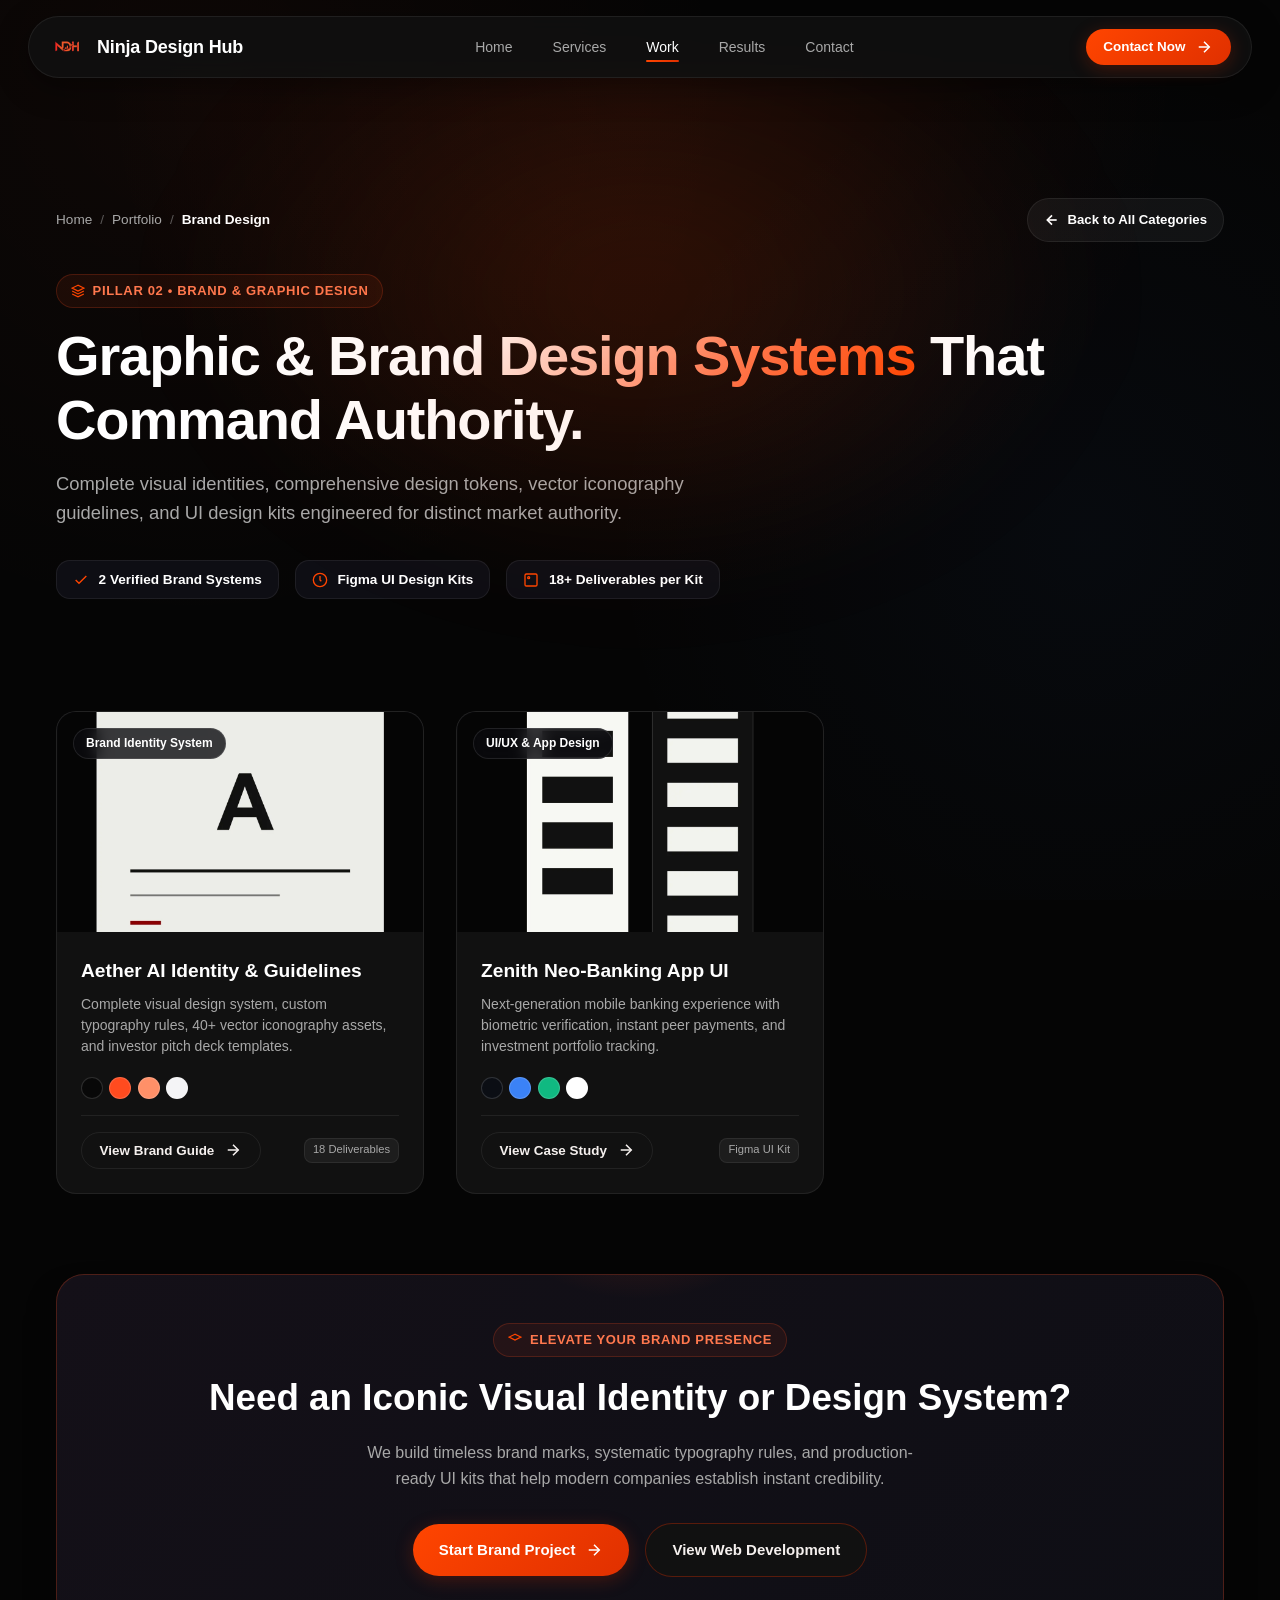
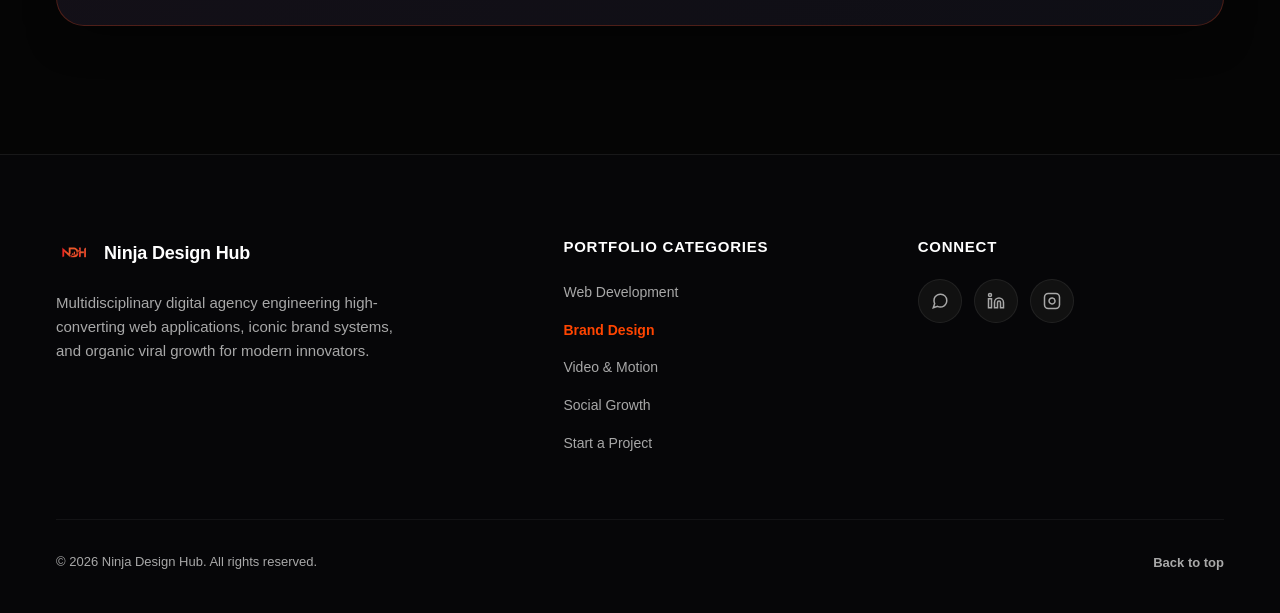
==== brand-design.html @ 69f01982 "Improve UI, mobile responsiveness, and portfolio pages" ====
<!DOCTYPE html>
<html lang="en">
<head>
  <meta charset="UTF-8" />
  <meta name="viewport" content="width=device-width, initial-scale=1.0, maximum-scale=5.0, viewport-fit=cover" />
  <meta name="description" content="Explore Ninja Design Hub's Brand Identity and UI/UX design systems, including Aether AI and Zenith Neo-Banking." />
  <meta name="keywords" content="brand identity, logo design, design systems, UI/UX design, figma design" />
  <meta name="author" content="Ninja Design Hub" />
  <meta name="robots" content="index, follow" />
  <link rel="canonical" href="https://ninjadesignhub.netlify.app/brand-design.html" />

  <!-- Open Graph -->
  <meta property="og:type" content="website" />
  <meta property="og:url" content="https://ninjadesignhub.netlify.app/brand-design.html" />
  <meta property="og:title" content="Brand &amp; Identity Design Portfolio | Ninja Design Hub" />
  <meta property="og:description" content="Complete visual identities, comprehensive design tokens, vector guidelines, and marketing collateral." />
  <meta property="og:image" content="assets/project-brand.png" />

  <title>Brand &amp; Identity Design Portfolio | Ninja Design Hub</title>

  <!-- Google Fonts Preconnect -->
  <link rel="preconnect" href="https://fonts.googleapis.com" />
  <link rel="preconnect" href="https://fonts.gstatic.com" crossorigin />
  <link href="https://fonts.googleapis.com/css2?family=Outfit:wght@400;500;600;700;800;900&family=Plus+Jakarta+Sans:ital,wght@0,300;0,400;0,500;0,600;0,700;1,400&family=Space+Mono:ital,wght@0,400;0,700;1,400&display=swap" rel="stylesheet" />

  <!-- Stylesheet -->
  <link rel="stylesheet" href="styles.css" />

  <link rel="icon" type="image/x-icon" href="assets/favicon.ico" />
  <meta name="theme-color" content="#07070a" />
</head>
<body class="page-ready">

  <!-- Brand Preloader (Ninja Design Hub Loader Logo) -->
  <div class="loader" id="preloader" aria-hidden="true">
    <div class="loader-inner">
      <div class="loader-emblem">
        <picture>
          <source srcset="assets/logo-sm.webp" type="image/webp" />
          <img src="assets/logo-sm.png" alt="Ninja Design Hub" width="68" height="68" decoding="async" />
        </picture>
        <div class="loader-emblem-glow"></div>
      </div>
      <div class="loader-logo">
        <span class="loader-word-accent loader-n">Ninja</span>
        <span class="loader-word-main loader-rest">Design Hub</span>
      </div>
      <div class="loader-bar">
        <div class="loader-fill"></div>
      </div>
    </div>
  </div>

  <!-- Scroll Progress Indicator -->
  <div id="scroll-progress-wrap" aria-hidden="true">
    <div id="scroll-progress"></div>
  </div>

  <a href="#main-content" class="sr-only">Skip to main content</a>

  <!-- Floating Header -->
  <header class="site-header" id="site-header">
    <div class="navbar-inner">
      <a href="index.html" class="brand-logo" aria-label="Ninja Design Hub Home">
        <picture>
          <source srcset="assets/logo-sm.webp" type="image/webp" />
          <img src="assets/logo-sm.png" alt="Ninja Design Hub" width="32" height="32" decoding="async" onerror="this.style.display='none'; this.nextElementSibling.style.display='flex';" />
        </picture>
        <div class="brand-logo-fallback" style="display:none;">N</div>
        <span>Ninja Design Hub</span>
      </a>

      <nav class="nav-links" aria-label="Primary Navigation">
        <a href="index.html#home" class="nav-link">Home</a>
        <a href="index.html#services" class="nav-link">Services</a>
        <a href="index.html#work" class="nav-link active">Work</a>
        <a href="index.html#proof" class="nav-link">Results</a>
        <a href="index.html#contact" class="nav-link">Contact</a>
      </nav>

      <div class="nav-actions">
        <a href="index.html#contact" class="btn btn-primary btn-sm">
          <span>Contact Now</span>
          <svg viewBox="0 0 24 24" fill="none" stroke="currentColor" stroke-width="2"><line x1="5" y1="12" x2="19" y2="12"></line><polyline points="12 5 19 12 12 19"></polyline></svg>
        </a>
        <button class="menu-toggle-btn" id="menu-toggle-btn" aria-label="Toggle Navigation Menu">
          <svg viewBox="0 0 24 24" width="22" height="22" fill="none" stroke="currentColor" stroke-width="2"><line x1="3" y1="12" x2="21" y2="12"></line><line x1="3" y1="6" x2="21" y2="6"></line><line x1="3" y1="18" x2="21" y2="18"></line></svg>
        </button>
      </div>
    </div>
  </header>

  <!-- Mobile Drawer -->
  <div class="mobile-drawer-backdrop" id="mobile-backdrop"></div>
  <div class="mobile-drawer" id="mobile-drawer" aria-label="Mobile Menu">
    <div>
      <div class="mobile-drawer-header">
        <div class="brand-logo">
          <picture>
            <source srcset="assets/logo-sm.webp" type="image/webp" />
            <img src="assets/logo-sm.png" alt="Ninja Design Hub" width="32" height="32" decoding="async" onerror="this.style.display='none';" />
          </picture>
          <span>Ninja Design Hub</span>
        </div>
        <button class="modal-close-btn" id="mobile-close-btn" aria-label="Close menu">✕</button>
      </div>
      <div class="mobile-nav-links">
        <a href="index.html#home" class="mobile-nav-link"><span>01. Home</span> <svg viewBox="0 0 24 24" width="16" height="16" fill="none" stroke="currentColor" stroke-width="2"><polyline points="9 18 15 12 9 6"></polyline></svg></a>
        <a href="index.html#services" class="mobile-nav-link"><span>02. Services</span> <svg viewBox="0 0 24 24" width="16" height="16" fill="none" stroke="currentColor" stroke-width="2"><polyline points="9 18 15 12 9 6"></polyline></svg></a>
        <a href="index.html#work" class="mobile-nav-link active"><span>03. Portfolio Work</span> <svg viewBox="0 0 24 24" width="16" height="16" fill="none" stroke="currentColor" stroke-width="2"><polyline points="9 18 15 12 9 6"></polyline></svg></a>
        <a href="index.html#proof" class="mobile-nav-link"><span>04. Proven Results</span> <svg viewBox="0 0 24 24" width="16" height="16" fill="none" stroke="currentColor" stroke-width="2"><polyline points="9 18 15 12 9 6"></polyline></svg></a>
        <a href="index.html#process" class="mobile-nav-link"><span>05. How We Work</span> <svg viewBox="0 0 24 24" width="16" height="16" fill="none" stroke="currentColor" stroke-width="2"><polyline points="9 18 15 12 9 6"></polyline></svg></a>
        <a href="index.html#faq" class="mobile-nav-link"><span>06. FAQ</span> <svg viewBox="0 0 24 24" width="16" height="16" fill="none" stroke="currentColor" stroke-width="2"><polyline points="9 18 15 12 9 6"></polyline></svg></a>
        <a href="index.html#contact" class="mobile-nav-link"><span>07. Contact Us</span> <svg viewBox="0 0 24 24" width="16" height="16" fill="none" stroke="currentColor" stroke-width="2"><polyline points="9 18 15 12 9 6"></polyline></svg></a>
      </div>
    </div>
  </div>

  <main id="main-content">
    <section class="subpage-hero">
      <div class="hero-glow" aria-hidden="true"></div>
      <div class="container">
        <div class="subpage-topbar">
          <nav class="breadcrumb-nav" aria-label="Breadcrumbs">
            <a href="index.html">Home</a>
            <span class="separator">/</span>
            <a href="index.html#work">Portfolio</a>
            <span class="separator">/</span>
            <span class="current">Brand Design</span>
          </nav>

          <a href="index.html#work" class="btn-back" aria-label="Return to portfolio categories on home page">
            <svg viewBox="0 0 24 24" width="16" height="16" fill="none" stroke="currentColor" stroke-width="2.5"><line x1="19" y1="12" x2="5" y2="12"></line><polyline points="12 19 5 12 12 5"></polyline></svg>
            <span>Back to All Categories</span>
          </a>
        </div>

        <div class="section-tag">
          <svg viewBox="0 0 24 24" fill="none" stroke="currentColor" stroke-width="2"><polygon points="12 2 2 7 12 12 22 7 12 2"></polygon><polyline points="2 17 12 22 22 17"></polyline><polyline points="2 12 12 17 22 12"></polyline></svg>
          <span>Pillar 02 • Brand &amp; Graphic Design</span>
        </div>

        <h1 class="subpage-hero-title">
          Graphic &amp; <span class="text-gradient-hero">Brand Design Systems</span> That Command Authority.
        </h1>

        <p class="subpage-hero-desc">
          Complete visual identities, comprehensive design tokens, vector iconography guidelines, and UI design kits engineered for distinct market authority.
        </p>

        <div class="subpage-metrics-strip">
          <div class="subpage-metric-badge">
            <svg viewBox="0 0 24 24" width="16" height="16" fill="none" stroke="currentColor" stroke-width="2"><polyline points="20 6 9 17 4 12"></polyline></svg>
            <span>2 Verified Brand Systems</span>
          </div>
          <div class="subpage-metric-badge">
            <svg viewBox="0 0 24 24" width="16" height="16" fill="none" stroke="currentColor" stroke-width="2"><circle cx="12" cy="12" r="10"></circle><polyline points="12 6 12 12 14 14"></polyline></svg>
            <span>Figma UI Design Kits</span>
          </div>
          <div class="subpage-metric-badge">
            <svg viewBox="0 0 24 24" width="16" height="16" fill="none" stroke="currentColor" stroke-width="2"><rect x="3" y="3" width="18" height="18" rx="2" ry="2"></rect><circle cx="8.5" cy="8.5" r="1.5"></circle></svg>
            <span>18+ Deliverables per Kit</span>
          </div>
        </div>
      </div>
    </section>

    <!-- Project Cards Grid -->
    <section style="padding: 1rem 0 4rem 0;">
      <div class="container">
        <div class="portfolio-grid" id="portfolio-grid">
          
          <!-- Brand Project 1 -->
          <div class="portfolio-card fx-reveal" data-category="brand">
            <div class="portfolio-card-media">
              <picture>
                <source srcset="assets/project-brand.webp" type="image/webp" />
                <img src="assets/project-brand.png" alt="Aether AI Brand Identity" width="1200" height="1200" loading="lazy" decoding="async" />
              </picture>
              <span class="card-category-badge">Brand Identity System</span>
            </div>
            <div class="portfolio-card-body">
              <div>
                <h3 class="portfolio-card-title">Aether AI Identity &amp; Guidelines</h3>
                <p class="portfolio-card-desc">Complete visual design system, custom typography rules, 40+ vector iconography assets, and investor pitch deck templates.</p>
                <div class="palette-preview">
                  <div class="palette-swatch" style="background: #080808;" title="#080808"></div>
                  <div class="palette-swatch" style="background: #FF4B1F;" title="#FF4B1F"></div>
                  <div class="palette-swatch" style="background: #FF9068;" title="#FF9068"></div>
                  <div class="palette-swatch" style="background: #F4F4F6;" title="#F4F4F6"></div>
                </div>
              </div>
              <div class="portfolio-card-footer">
                <button class="btn btn-outline btn-sm open-case-study" data-case="aether-brand">
                  <span>View Brand Guide</span>
                  <svg viewBox="0 0 24 24" fill="none" stroke="currentColor" stroke-width="2"><line x1="5" y1="12" x2="19" y2="12"></line><polyline points="12 5 19 12 12 19"></polyline></svg>
                </button>
                <span class="tech-chip">18 Deliverables</span>
              </div>
            </div>
          </div>

          <!-- Brand Project 2: Mobile App Branding -->
          <div class="portfolio-card fx-reveal" data-category="brand">
            <div class="portfolio-card-media">
              <picture>
                <source srcset="assets/project-mobile.webp" type="image/webp" />
                <img src="assets/project-mobile.png" alt="Zenith Fintech Mobile App" width="1200" height="1700" loading="lazy" decoding="async" />
              </picture>
              <span class="card-category-badge">UI/UX &amp; App Design</span>
            </div>
            <div class="portfolio-card-body">
              <div>
                <h3 class="portfolio-card-title">Zenith Neo-Banking App UI</h3>
                <p class="portfolio-card-desc">Next-generation mobile banking experience with biometric verification, instant peer payments, and investment portfolio tracking.</p>
                <div class="palette-preview">
                  <div class="palette-swatch" style="background: #0B0E14;" title="#0B0E14"></div>
                  <div class="palette-swatch" style="background: #3B82F6;" title="#3B82F6"></div>
                  <div class="palette-swatch" style="background: #10B981;" title="#10B981"></div>
                  <div class="palette-swatch" style="background: #FFFFFF;" title="#FFFFFF"></div>
                </div>
              </div>
              <div class="portfolio-card-footer">
                <button class="btn btn-outline btn-sm open-case-study" data-case="zenith-app">
                  <span>View Case Study</span>
                  <svg viewBox="0 0 24 24" fill="none" stroke="currentColor" stroke-width="2"><line x1="5" y1="12" x2="19" y2="12"></line><polyline points="12 5 19 12 12 19"></polyline></svg>
                </button>
                <span class="tech-chip">Figma UI Kit</span>
              </div>
            </div>
          </div>

        </div>

        <!-- Conversion CTA Banner -->
        <div class="subpage-cta-card">
          <div class="section-tag" style="margin-bottom: 0.75rem;">
            <svg viewBox="0 0 24 24" fill="none" stroke="currentColor" stroke-width="2"><polygon points="12 2 2 7 12 12 22 7 12 2"></polygon></svg>
            <span>Elevate Your Brand Presence</span>
          </div>
          <h3>Need an Iconic Visual Identity or Design System?</h3>
          <p>We build timeless brand marks, systematic typography rules, and production-ready UI kits that help modern companies establish instant credibility.</p>
          <div class="subpage-cta-actions">
            <a href="index.html#contact" class="btn btn-primary">
              <span>Start Brand Project</span>
              <svg viewBox="0 0 24 24" fill="none" stroke="currentColor" stroke-width="2"><line x1="5" y1="12" x2="19" y2="12"></line><polyline points="12 5 19 12 12 19"></polyline></svg>
            </a>
            <a href="web-development.html" class="btn btn-secondary">
              <span>View Web Development</span>
            </a>
          </div>
        </div>
      </div>
    </section>
  </main>

  <footer class="site-footer">
    <div class="container">
      <div class="footer-top-grid">
        <div class="footer-brand-col">
          <a href="index.html" class="brand-logo">
            <picture>
              <source srcset="assets/logo-sm.webp" type="image/webp" />
              <img src="assets/logo-sm.png" alt="Ninja Design Hub" width="36" height="36" decoding="async" onerror="this.style.display='none';" />
            </picture>
            <span>Ninja Design Hub</span>
          </a>
          <p class="footer-desc">
            Multidisciplinary digital agency engineering high-converting web applications, iconic brand systems, and organic viral growth for modern innovators.
          </p>
        </div>

        <div class="footer-links-col">
          <h4>Portfolio Categories</h4>
          <ul class="footer-links-list">
            <li><a href="web-development.html" class="footer-link">Web Development</a></li>
            <li><a href="brand-design.html" class="footer-link" style="color: var(--accent-primary); font-weight: 600;">Brand Design</a></li>
            <li><a href="video-motion.html" class="footer-link">Video &amp; Motion</a></li>
            <li><a href="social-growth.html" class="footer-link">Social Growth</a></li>
            <li><a href="index.html#contact" class="footer-link">Start a Project</a></li>
          </ul>
        </div>

        <div class="footer-links-col">
          <h4>Connect</h4>
          <div class="social-links-row">
            <a href="https://wa.me/918124125555" target="_blank" rel="noopener noreferrer" class="social-link-btn" title="WhatsApp" aria-label="WhatsApp"><svg viewBox="0 0 24 24" fill="none" stroke="currentColor" stroke-width="2"><path d="M21 11.5a8.38 8.38 0 0 1-.9 3.8 8.5 8.5 0 0 1-7.6 4.7 8.38 8.38 0 0 1-3.8-.9L3 21l1.9-5.7a8.38 8.38 0 0 1-.9-3.8 8.5 8.5 0 0 1 4.7-7.6 8.38 8.38 0 0 1 3.8-.9h.5a8.48 8.48 0 0 1 8 8v.5z"></path></svg></a>
            <a href="https://www.linkedin.com/in/thushyanth-a-053632328/" target="_blank" rel="noopener noreferrer" class="social-link-btn" title="LinkedIn" aria-label="LinkedIn"><svg viewBox="0 0 24 24" fill="none" stroke="currentColor" stroke-width="2"><path d="M16 8a6 6 0 0 1 6 6v7h-4v-7a2 2 0 0 0-2-2 2 2 0 0 0-2 2v7h-4v-7a6 6 0 0 1 6-6z"></path><rect x="2" y="9" width="4" height="12"></rect><circle cx="4" cy="4" r="2"></circle></svg></a>
            <a href="https://www.instagram.com/ninjadesignhub/" target="_blank" rel="noopener noreferrer" class="social-link-btn" title="Instagram" aria-label="Instagram"><svg viewBox="0 0 24 24" fill="none" stroke="currentColor" stroke-width="2"><rect x="2" y="2" width="20" height="20" rx="5" ry="5"></rect><path d="M16 11.37A4 4 0 1 1 12.63 8 4 4 0 0 1 16 11.37z"></path><line x1="17.5" y1="6.5" x2="17.51" y2="6.5"></line></svg></a>
          </div>
        </div>
      </div>

      <div class="footer-bottom">
        <div>© <span id="current-year">2026</span> Ninja Design Hub. All rights reserved.</div>
        <button class="back-to-top-btn" id="back-to-top-btn" type="button"><span>Back to top</span></button>
      </div>
    </div>
  </footer>

  <!-- Case Study Modal -->
  <div class="modal-backdrop" id="case-study-modal" aria-hidden="true" role="dialog">
    <div class="modal-card">
      <div class="modal-header">
        <div style="display: flex; align-items: center; gap: 0.75rem;">
          <span class="card-category-badge" id="modal-case-category">Case Study</span>
          <span class="mono" id="modal-case-timeline" style="font-size: 0.8rem; color: var(--text-muted);">2 Weeks</span>
        </div>
        <button class="modal-close-btn close-modal-btn" aria-label="Close dialog">✕</button>
      </div>
      <div class="modal-body" id="modal-case-body"></div>
    </div>
  </div>

  <a href="#" id="scroll-top" class="scroll-top" aria-label="Scroll to top">
    <svg viewBox="0 0 24 24" width="22" height="22" fill="none" stroke="currentColor" stroke-width="2.5"><polyline points="18 15 12 9 6 15"></polyline></svg>
  </a>

  <script src="script.js" defer></script>
</body>
</html>
---- styles.css ----
/* ==========================================================================
   NINJA DESIGN HUB — MASTER DESIGN SYSTEM
   Theme: #050505 | Surface: #111111 | Accent: #FF4500 (Rustic Gold / Flame)
   4px Base Grid · Expressive Physics · Futuristic Agency Aesthetics
   ========================================================================== */

/* Typography: Custom Fonts */

@font-face {
  font-family: 'Ethnocentric';
  src: url('assets/fonts/ethnocentric.woff') format('woff');
  font-weight: 400;
  font-style: normal;
  font-display: swap;
}

@font-face {
  font-family: 'Ethnocentric Rg';
  src: url('assets/fonts/ethnocentric.woff') format('woff');
  font-weight: 400;
  font-style: normal;
  font-display: swap;
}

:root {
  /* Official Ninja Design Hub Palette */
  --black: #050505;
  /* Primary canvas background */
  --surface: #111111;
  /* Panel / Card background */
  --surface-hover: #181818;
  /* Interactive panel hover */
  --text-main: #f5f0ee;
  /* High contrast text */
  --text-muted: #a8a8a8;
  /* Secondary / captions / placeholder */

  /* Accent & Glow Tokens */
  --rustic-gold: #ff4500;
  /* Primary CTA, active states, focus */
  --muted-rustic-gold: #e03000;
  /* Secondary accent & gradient stop */
  --gold-border: rgba(224, 48, 0, 0.35);
  /* Border highlight */
  --gold-glow: rgba(255, 69, 0, 0.15);
  /* Elevation glow */
  --gold-glow-strong: rgba(224, 48, 0, 0.25);

  /* Status Colors */
  --success: #4caf50;
  --warning: #b88746;
  --danger: #f44336;

  /* Aliases for System-wide Consistency */
  --bg-dark: var(--black);
  --bg-dark-elevated: #0a0a0f;
  --bg-card: var(--surface);
  --bg-card-hover: var(--surface-hover);
  --bg-card-subtle: rgba(255, 255, 255, 0.02);
  --bg-glass: rgba(17, 17, 17, 0.88);

  --border-subtle: rgba(255, 255, 255, 0.07);
  --border-medium: var(--gold-border);
  --border-focus: var(--rustic-gold);
  --border-glow: var(--gold-glow);

  --accent-primary: var(--rustic-gold);
  --accent-primary-hover: #ff5722;
  --accent-primary-glow: var(--gold-glow-strong);
  --accent-secondary: #ff784e;
  --accent-blue: #3b82f6;
  --accent-blue-glow: rgba(59, 130, 246, 0.25);
  --accent-emerald: #10b981;
  --accent-purple: #8b5cf6;

  --text-primary: var(--text-main);
  --text-secondary: var(--text-muted);
  --text-accent: var(--rustic-gold);

  /* Gradients */
  --grad-primary: linear-gradient(135deg, var(--rustic-gold) 0%, var(--muted-rustic-gold) 100%);
  --grad-blue: linear-gradient(135deg, #3b82f6 0%, #60a5fa 100%);
  --grad-dark: linear-gradient(180deg, rgba(255, 255, 255, 0.05) 0%, rgba(255, 255, 255, 0.01) 100%);
  --grad-hero-text: linear-gradient(135deg, #ffffff 25%, #ff784e 70%, var(--rustic-gold) 100%);

  /* Typography Stacks */
  --font-heading: 'Ethnocentric', 'Space Grotesk', sans-serif;
  --font-brand: 'Space Grotesk', -apple-system, BlinkMacSystemFont, 'Segoe UI', Roboto, sans-serif;
  --font-sans: 'Inter', -apple-system, BlinkMacSystemFont, 'Segoe UI', Roboto, sans-serif;
  --font-mono: 'JetBrains Mono', monospace;

  /* Radii */
  --radius-sm: 8px;
  --radius-md: 14px;
  --radius-lg: 20px;
  --radius-xl: 28px;
  --radius-full: 9999px;

  /* Shadows */
  --shadow-sm: 0 2px 8px rgba(0, 0, 0, 0.4);
  --shadow-md: 0 8px 24px rgba(0, 0, 0, 0.5);
  --shadow-lg: 0 16px 40px rgba(0, 0, 0, 0.65);
  --shadow-glow: 0 0 30px rgba(255, 69, 0, 0.2);
  --shadow-glow-blue: 0 0 30px rgba(59, 130, 246, 0.2);

  /* Motion & Easing Curves */
  --ease: cubic-bezier(0.25, 0.46, 0.45, 0.94);
  --ease-out: cubic-bezier(0.16, 1, 0.3, 1);
  --ease-spring: cubic-bezier(0.34, 1.56, 0.64, 1);

  --transition-fast: 0.15s var(--ease);
  --transition-normal: 0.25s var(--ease);
  --transition-spring: 0.35s var(--ease-spring);

  /* Layout */
  --header-h: 80px;
  --max-width: 1024px;
}

/* ==========================================================================
   PRELOADER (Ninja Design Hub Master Brand Loader Logo)
   ========================================================================== */
#preloader,
.loader {
  position: fixed;
  inset: 0;
  z-index: 999999;
  overflow: hidden;
  background: var(--black, #050505);
  display: flex;
  align-items: center;
  justify-content: center;
  transition: opacity 0.6s cubic-bezier(0.16, 1, 0.3, 1), visibility 0.6s cubic-bezier(0.16, 1, 0.3, 1);
  will-change: opacity, visibility;
}

#preloader.preloader-hidden,
#preloader.hidden,
.loader.preloader-hidden,
.loader.hidden {
  opacity: 0;
  visibility: hidden;
  pointer-events: none;
}

.loader-inner {
  text-align: center;
  display: flex;
  flex-direction: column;
  align-items: center;
  justify-content: center;
  padding: 1.5rem;
  transition: transform 0.6s cubic-bezier(0.16, 1, 0.3, 1), opacity 0.5s ease-out;
}

#preloader.preloader-hidden .loader-inner,
.loader.preloader-hidden .loader-inner {
  transform: scale(0.94) translateY(-10px);
  opacity: 0;
}

.loader-emblem {
  position: relative;
  width: 96px;
  height: 96px;
  display: flex;
  align-items: center;
  justify-content: center;
  margin-bottom: 0.85rem;
  animation: loaderEmblemPulse 2s ease-in-out infinite;
}

.loader-emblem picture,
.loader-emblem img {
  width: 100%;
  height: 100%;
  object-fit: contain;
  display: block;
  user-select: none;
  -webkit-user-drag: none;
}

.loader-emblem-glow {
  position: absolute;
  inset: -15px;
  border-radius: 50%;
  background: radial-gradient(circle, rgba(255, 69, 0, 0.42) 0%, rgba(255, 69, 0, 0.12) 50%, transparent 72%);
  pointer-events: none;
  filter: blur(12px);
  animation: loaderGlowPulse 2.2s ease-in-out infinite alternate;
  z-index: -1;
}

.loader-logo {
  font-family: 'Space Grotesk', var(--font-heading), sans-serif;
  font-size: clamp(1.25rem, 3.5vw, 1.65rem);
  letter-spacing: 0.04em;
  margin-bottom: 1.35rem;
  display: flex;
  align-items: baseline;
  justify-content: center;
  gap: 0.45rem;
  animation: loaderTextFadeIn 0.8s ease-out forwards;
}

.loader-word-accent,
.loader-n {
  background: linear-gradient(135deg, var(--rustic-gold, #ff4500) 0%, #ff7844 100%);
  -webkit-background-clip: text;
  background-clip: text;
  -webkit-text-fill-color: transparent;
  color: var(--rustic-gold, #ff4500);
  font-weight: 800;
  display: inline-block;
  filter: drop-shadow(0 0 10px rgba(255, 69, 0, 0.4));
  animation: loaderPulse 1.4s var(--ease, ease) infinite alternate;
}

.loader-word-main,
.loader-rest {
  color: #ffffff;
  font-weight: 700;
  display: inline-block;
}

.loader-bar {
  width: 200px;
  max-width: 65vw;
  height: 3px;
  background: rgba(255, 69, 0, 0.15);
  border-radius: 9999px;
  overflow: hidden;
  position: relative;
  box-shadow: 0 0 12px rgba(255, 69, 0, 0.2);
}

.loader-fill {
  height: 100%;
  width: 0%;
  border-radius: 9999px;
  background: linear-gradient(90deg, var(--rustic-gold, #ff4500), #ff7844, var(--rustic-gold, #ff4500));
  background-size: 200% 100%;
  animation: loaderBar 0.75s cubic-bezier(0.16, 1, 0.3, 1) forwards;
}

@keyframes loaderTextFadeIn {
  from {
    opacity: 0;
    transform: translateY(4px);
  }
  to {
    opacity: 1;
    transform: translateY(0);
  }
}

@keyframes loaderEmblemPulse {
  0%, 100% {
    transform: scale(0.96);
    filter: drop-shadow(0 0 10px rgba(255, 69, 0, 0.4));
  }
  50% {
    transform: scale(1.04);
    filter: drop-shadow(0 0 24px rgba(255, 69, 0, 0.8));
  }
}

@keyframes loaderGlowPulse {
  0% {
    opacity: 0.45;
    transform: scale(0.9);
  }
  100% {
    opacity: 1;
    transform: scale(1.15);
  }
}

@keyframes loaderPulse {
  from {
    opacity: 0.65;
    transform: scale(0.97);
  }
  to {
    opacity: 1;
    transform: scale(1.03);
    text-shadow: 0 0 14px rgba(255, 69, 0, 0.55);
  }
}

@keyframes fadeIn {
  to {
    opacity: 1;
  }
}

@keyframes loaderBar {
  0% {
    width: 0%;
  }
  60% {
    width: 72%;
  }
  100% {
    width: 100%;
  }
}

/* ==========================================================================
   RESET & BASE STYLES
   ========================================================================== */

*,
*::before,
*::after {
  box-sizing: border-box;
  margin: 0;
  padding: 0;
}

:root {
  scroll-behavior: smooth;
}

html {
  font-family: var(--font-sans);
  background-color: var(--bg-dark);
  color: var(--text-primary);
  scroll-behavior: smooth;
  -webkit-font-smoothing: antialiased;
  -moz-osx-font-smoothing: grayscale;
  line-height: 1.6;
}

/* Section anchor scroll clearance (matching Append header offset) */
section[id] {
  scroll-margin-top: 90px;
}

body {
  min-height: 100vh;
  /* clip (where supported) avoids breaking position:sticky; hidden is the fallback */
  overflow-x: hidden;
  overflow-x: clip;
  background-color: var(--bg-dark);
  background-image:
    radial-gradient(circle at 15% 10%, rgba(255, 75, 31, 0.04) 0%, transparent 40%),
    radial-gradient(circle at 85% 60%, rgba(59, 130, 246, 0.04) 0%, transparent 40%);
  background-attachment: scroll; /* Mobile scroll smoothness: prevents full-screen repaint jank */
}

@media (min-width: 1025px) and (hover: hover) {
  body {
    background-attachment: fixed;
  }
}

button,
a,
input,
select,
textarea {
  touch-action: manipulation; /* Eliminate 300ms touch tap delay on mobile */
  -webkit-tap-highlight-color: transparent;
}

img,
svg,
video {
  display: block;
  max-width: 100%;
}

a {
  color: inherit;
  text-decoration: none;
}

button {
  font-family: inherit;
  cursor: pointer;
  border: none;
  background: none;
  color: inherit;
}

input,
textarea,
select {
  font-family: inherit;
  color: inherit;
}

/* Screen reader only utility */
.sr-only {
  position: absolute;
  width: 1px;
  height: 1px;
  padding: 0;
  margin: -1px;
  overflow: hidden;
  clip: rect(0, 0, 0, 0);
  white-space: nowrap;
  border: 0;
}

/* Scroll progress bar */
#scroll-progress-wrap {
  position: fixed;
  top: 0;
  left: 0;
  width: 100%;
  height: 3px;
  z-index: 1000;
  background: transparent;
  pointer-events: none;
}

#scroll-progress {
  height: 100%;
  width: 0%;
  background: var(--grad-primary);
  box-shadow: 0 0 10px var(--accent-primary);
  transition: width 0.1s linear;
}

/* Custom Scrollbar */
::-webkit-scrollbar {
  width: 8px;
  height: 8px;
}

::-webkit-scrollbar-track {
  background: var(--bg-dark);
}

::-webkit-scrollbar-thumb {
  background: #252530;
  border-radius: var(--radius-full);
}

::-webkit-scrollbar-thumb:hover {
  background: #353545;
}

/* Selection */
::selection {
  background: rgba(255, 75, 31, 0.3);
  color: #ffffff;
}

/* Visible keyboard focus ring */
:focus-visible {
  outline: 2px solid var(--accent-primary);
  outline-offset: 3px;
}

/* Container — fluid spacing pattern (clamp replaces rigid breakpoint padding) */
.container {
  width: min(100%, 1280px);
  margin-inline: auto;
  padding-inline: clamp(1rem, 5vw, 3.5rem);
}

/* ==========================================================================
   TYPOGRAPHY & UTILITIES
   ========================================================================== */

.mono {
  font-family: var(--font-mono);
}

.text-gradient {
  background: var(--grad-primary);
  -webkit-background-clip: text;
  background-clip: text;
  -webkit-text-fill-color: transparent;
}

.text-gradient-hero {
  background: var(--grad-hero-text);
  -webkit-background-clip: text;
  background-clip: text;
  -webkit-text-fill-color: transparent;
}

.text-gradient-blue {
  background: var(--grad-blue);
  -webkit-background-clip: text;
  background-clip: text;
  -webkit-text-fill-color: transparent;
}

.section-tag {
  display: inline-flex;
  align-items: center;
  gap: 0.5rem;
  padding: 0.35rem 0.85rem;
  border-radius: var(--radius-full);
  background: rgba(255, 75, 31, 0.08);
  border: 1px solid rgba(255, 75, 31, 0.2);
  color: var(--accent-secondary);
  font-size: 0.8125rem;
  font-weight: 600;
  letter-spacing: 0.05em;
  text-transform: uppercase;
  margin-bottom: 1rem;
  max-width: 100%;
}

.section-tag svg {
  width: 14px;
  height: 14px;
  color: var(--accent-primary);
}

.section-header {
  text-align: center;
  max-width: 720px;
  margin: 0 auto 3.5rem auto;
}

.section-title {
  font-family: var(--font-heading);
  font-size: clamp(1.8rem, 3.5vw, 2.75rem);
  font-weight: 800;
  line-height: 1.15;
  letter-spacing: -0.01em;
  margin-bottom: 1rem;
  color: var(--text-main);
}

.section-desc {
  font-size: 1.0625rem;
  color: var(--text-secondary);
  line-height: 1.6;
}

/* ==========================================================================
   BUTTONS & BADGES
   ========================================================================== */

.btn {
  display: inline-flex;
  align-items: center;
  justify-content: center;
  gap: 0.625rem;
  padding: 0.875rem 1.625rem;
  border-radius: var(--radius-full);
  font-size: 0.9375rem;
  font-weight: 600;
  transition: all var(--transition-normal);
  white-space: nowrap;
  user-select: none;
}

.btn svg {
  width: 18px;
  height: 18px;
  flex-shrink: 0;
  transition: transform var(--transition-normal);
}

.btn-primary {
  background: var(--grad-primary);
  color: #ffffff;
  box-shadow: 0 4px 18px var(--accent-primary-glow);
  position: relative;
  overflow: hidden;
}

.btn-primary:hover {
  transform: translateY(-2px);
  box-shadow: 0 8px 25px rgba(255, 75, 31, 0.4);
}

.btn-primary:hover svg {
  transform: translateX(3px);
}

.btn-primary:active {
  transform: translateY(0);
}

.btn-secondary {
  background: var(--bg-card);
  color: var(--text-primary);
  border: 1px solid var(--border-medium);
}

.btn-secondary:hover {
  background: var(--bg-card-hover);
  border-color: rgba(255, 255, 255, 0.25);
  transform: translateY(-2px);
}

.btn-secondary:hover svg {
  transform: translateX(3px);
}

.btn-outline {
  background: transparent;
  color: var(--text-primary);
  border: 1px solid var(--border-subtle);
}

.btn-outline:hover {
  border-color: var(--accent-primary);
  color: var(--accent-secondary);
  background: rgba(255, 75, 31, 0.06);
}

.btn-sm {
  padding: 0.55rem 1.1rem;
  font-size: 0.84rem;
}

/* Pulsing Available Badge */
.pulse-badge {
  display: inline-flex;
  align-items: center;
  gap: 0.5rem;
  padding: 0.35rem 0.75rem;
  background: rgba(16, 185, 129, 0.1);
  border: 1px solid rgba(16, 185, 129, 0.25);
  border-radius: var(--radius-full);
  font-size: 0.75rem;
  font-weight: 600;
  color: #34d399;
}

.pulse-dot {
  width: 7px;
  height: 7px;
  border-radius: 50%;
  background: #10b981;
  box-shadow: 0 0 0 0 rgba(16, 185, 129, 0.7);
  animation: pulse-ring 2s cubic-bezier(0.455, 0.03, 0.515, 0.955) infinite;
}

@keyframes pulse-ring {
  0% {
    transform: scale(0.95);
    box-shadow: 0 0 0 0 rgba(16, 185, 129, 0.7);
  }

  70% {
    transform: scale(1);
    box-shadow: 0 0 0 6px rgba(16, 185, 129, 0);
  }

  100% {
    transform: scale(0.95);
    box-shadow: 0 0 0 0 rgba(16, 185, 129, 0);
  }
}

/* ==========================================================================
   NAVBAR
   ========================================================================== */

.site-header {
  position: sticky;
  top: 1rem;
  left: 0;
  right: 0;
  z-index: 100;
  /* Fluid horizontal padding — matches container rhythm */
  padding-inline: clamp(0.75rem, 3vw, 1.75rem);
  transition: all var(--transition-normal);
  -webkit-transition: all var(--transition-normal);
}

.navbar-inner {
  max-width: 1280px;
  margin: 0 auto;
  display: flex;
  align-items: center;
  justify-content: space-between;
  padding: 0.75rem 1.25rem;
  background: var(--bg-glass);
  backdrop-filter: blur(16px);
  -webkit-backdrop-filter: blur(16px);
  border: 1px solid var(--border-subtle);
  border-radius: var(--radius-full);
  box-shadow: 0 8px 32px rgba(0, 0, 0, 0.4);
  transition: all var(--transition-normal);
}

.site-header.scrolled {
  top: 0.6rem;
}

.site-header.scrolled .navbar-inner {
  background: rgba(10, 10, 14, 0.95);
  border-color: var(--border-medium);
  box-shadow: 0 12px 40px rgba(0, 0, 0, 0.65);
  padding-block: 0.55rem;
}

.brand-logo {
  font-family: var(--font-brand);
  display: flex;
  align-items: center;
  gap: 0.75rem;
  font-weight: 800;
  font-size: 1.125rem;
  letter-spacing: -0.01em;
  color: #ffffff;
  flex-shrink: 0;
}

.brand-logo span {
  white-space: nowrap;
  line-height: 1;
  display: inline-flex;
  align-items: center;
}

.brand-logo img {
  width: 36px;
  height: 36px;
  border-radius: var(--radius-sm);
  object-fit: cover;
  flex-shrink: 0;
}

.brand-logo-fallback {
  width: 36px;
  height: 36px;
  border-radius: var(--radius-sm);
  background: var(--grad-primary);
  color: #fff;
  display: flex;
  align-items: center;
  justify-content: center;
  font-weight: 800;
  font-size: 1.1rem;
  flex-shrink: 0;
}

.nav-links {
  display: none;
  align-items: center;
  gap: 1.5rem;
}

@media (min-width: 960px) {
  .nav-links {
    display: flex;
  }
}

.nav-link {
  font-size: 0.875rem;
  font-weight: 500;
  color: var(--text-secondary);
  transition: color var(--transition-fast);
  padding: 0.25rem 0.5rem;
  position: relative;
}

.nav-link::after {
  content: '';
  position: absolute;
  left: 0.5rem;
  right: 0.5rem;
  bottom: 0;
  height: 2px;
  border-radius: 2px;
  background: var(--grad-primary);
  transform: scaleX(0);
  transform-origin: left center;
  transition: transform var(--transition-normal);
}

.nav-link:hover,
.nav-link.active {
  color: #ffffff;
}

.nav-link:hover::after,
.nav-link.active::after {
  transform: scaleX(1);
}

.nav-actions {
  display: flex;
  align-items: center;
  gap: 0.75rem;
  flex-shrink: 0;
}

.nav-actions .btn-sm {
  display: inline-flex;
  align-items: center;
  justify-content: center;
  line-height: 1;
  flex-shrink: 0;
  white-space: nowrap;
}

.nav-actions .btn-sm span {
  display: inline-flex;
  align-items: center;
  line-height: 1;
}

.menu-toggle-btn {
  display: flex;
  align-items: center;
  justify-content: center;
  min-width: 44px;
  min-height: 44px;
  width: 44px;
  height: 44px;
  border-radius: var(--radius-full);
  background: var(--bg-card);
  border: 1px solid var(--border-subtle);
  color: #ffffff;
  flex-shrink: 0;
  cursor: pointer;
}

@media (min-width: 960px) {
  .menu-toggle-btn {
    display: none;
  }
}

/* Mobile Drawer */
.mobile-drawer-backdrop {
  position: fixed;
  inset: 0;
  background: rgba(0, 0, 0, 0.75);
  backdrop-filter: blur(8px);
  z-index: 200;
  opacity: 0;
  pointer-events: none;
  transition: opacity var(--transition-normal);
}

/* Mobile Drawer States */
body.mobile-nav-active {
  overflow: hidden !important;
  touch-action: none;
}

.mobile-drawer-backdrop.open,
body.mobile-nav-active .mobile-drawer-backdrop {
  opacity: 1;
  pointer-events: auto;
}

.mobile-drawer {
  position: fixed;
  top: 0;
  right: 0;
  transform: translateX(100%) translateZ(0);
  width: 85%;
  max-width: 380px;
  height: 100vh;
  height: 100dvh;
  background: #0f0f14;
  border-left: 1px solid var(--border-medium);
  z-index: 210;
  padding: max(2rem, env(safe-area-inset-top, 2rem)) max(1.5rem, env(safe-area-inset-right, 1.5rem)) max(2rem, env(safe-area-inset-bottom, 2rem)) 1.5rem;
  display: flex;
  flex-direction: column;
  justify-content: space-between;
  will-change: transform;
  transition: transform var(--transition-normal), visibility 0s linear var(--transition-normal);
  /* Hidden from the tab order & screen readers while closed */
  visibility: hidden;
  overflow-y: auto;
  -webkit-overflow-scrolling: touch;
}

.mobile-drawer.open,
body.mobile-nav-active .mobile-drawer {
  transform: translateX(0) translateZ(0);
  visibility: visible;
  transition: transform var(--transition-normal);
}

.mobile-drawer-header {
  display: flex;
  align-items: center;
  justify-content: space-between;
  margin-bottom: 2.5rem;
}

.mobile-nav-links {
  display: flex;
  flex-direction: column;
  gap: 1.25rem;
}

.mobile-nav-link {
  font-size: 1.125rem;
  font-weight: 600;
  color: var(--text-secondary);
  display: flex;
  align-items: center;
  justify-content: space-between;
  padding: 0.5rem 0;
  border-bottom: 1px solid rgba(255, 255, 255, 0.05);
  transition: color var(--transition-fast), border-color var(--transition-fast);
}

.mobile-nav-link svg {
  transition: transform var(--transition-fast), stroke var(--transition-fast);
}

.mobile-nav-link:hover,
.mobile-nav-link:active,
.mobile-nav-link.active {
  color: var(--accent-primary);
  border-bottom-color: rgba(255, 69, 0, 0.35);
}

.mobile-nav-link.active svg {
  stroke: var(--accent-primary);
  transform: translateX(3px);
}

/* ==========================================================================
   HERO SECTION
   ========================================================================== */

.hero-section {
  position: relative;
  padding-top: clamp(6rem, 14vw, 8.5rem);
  padding-bottom: clamp(3rem, 7vw, 5rem);
  overflow: hidden;
}

/* --- Hero Background Glow --- */
.hero-glow {
  position: absolute;
  top: -10%;
  left: 50%;
  transform: translateX(-50%);
  width: clamp(480px, 75vw, 900px);
  height: clamp(420px, 65vh, 720px);
  background: radial-gradient(ellipse at center,
      rgba(255, 69, 0, 0.14) 0%,
      rgba(255, 69, 0, 0.06) 38%,
      transparent 72%);
  filter: blur(64px);
  pointer-events: none;
  z-index: 0;
  animation: heroGlowPulse 6s ease-in-out infinite alternate;
}

@keyframes heroGlowPulse {
  from {
    opacity: 0.75;
    transform: translateX(-50%) scale(1);
  }

  to {
    opacity: 1;
    transform: translateX(-50%) scale(1.06);
  }
}

/* --- Hero Decorative Rings --- */
.hero-ring {
  position: absolute;
  border-radius: 50%;
  border: 1px solid rgba(255, 69, 0, 0.07);
  pointer-events: none;
  z-index: 0;
  animation: heroRingSpin 28s linear infinite;
}

.hero-ring.r1 {
  width: clamp(500px, 70vw, 860px);
  height: clamp(500px, 70vw, 860px);
  top: 50%;
  left: 50%;
  transform: translate(-50%, -50%);
  border-color: rgba(255, 69, 0, 0.065);
  animation-duration: 36s;
}

.hero-ring.r2 {
  width: clamp(700px, 95vw, 1160px);
  height: clamp(700px, 95vw, 1160px);
  top: 50%;
  left: 50%;
  transform: translate(-50%, -50%);
  border-color: rgba(255, 69, 0, 0.035);
  animation-duration: 56s;
  animation-direction: reverse;
}

@keyframes heroRingSpin {
  to {
    transform: translate(-50%, -50%) rotate(360deg);
  }
}



.hero-grid {
  display: grid;
  grid-template-columns: minmax(0, 1fr);
  gap: 3.5rem;
  align-items: center;
}

@media (min-width: 1024px) {
  .hero-grid {
    grid-template-columns: minmax(0, 1.1fr) minmax(0, 0.9fr);
    gap: 4rem;
  }
}

.hero-content {
  display: flex;
  flex-direction: column;
  align-items: flex-start;
  min-width: 0;
  max-width: 100%;
}

.hero-title {
  font-family: var(--font-heading);
  font-size: clamp(2.1rem, 5vw, 3.1rem);
  font-weight: 800;
  line-height: 1.12;
  letter-spacing: -0.01em;
  margin-bottom: 1.5rem;
}

.hero-desc {
  font-size: 1.125rem;
  color: var(--text-secondary);
  line-height: 1.65;
  margin-bottom: 2rem;
  max-width: 580px;
}

.hero-ctas {
  display: flex;
  flex-wrap: wrap;
  gap: 1rem;
  margin-bottom: 2.5rem;
  width: 100%;
}

.hero-stats-grid {
  display: grid;
  grid-template-columns: repeat(2, 1fr);
  gap: 1rem;
  width: 100%;
  padding-top: 1.5rem;
  border-top: 1px solid var(--border-subtle);
}

@media (min-width: 640px) {
  .hero-stats-grid {
    grid-template-columns: repeat(4, 1fr);
  }
}

.hero-stat-card {
  background: var(--bg-card-subtle);
  border: 1px solid var(--border-subtle);
  border-radius: var(--radius-md);
  padding: 0.85rem;
  transition: all var(--transition-normal);
}

.hero-stat-card:hover {
  background: var(--bg-card);
  border-color: var(--border-medium);
  transform: translateY(-2px);
}

.stat-number {
  font-size: 1.5rem;
  font-weight: 800;
  color: #ffffff;
  letter-spacing: -0.02em;
  line-height: 1.1;
  margin-bottom: 0.25rem;
}

.stat-label {
  font-size: 0.75rem;
  color: var(--text-muted);
  font-weight: 500;
  text-transform: uppercase;
  letter-spacing: 0.04em;
}

/* Interactive Hero Preview Panel */
.hero-preview-container {
  position: relative;
  background: #111116;
  border: 1px solid var(--border-medium);
  border-radius: var(--radius-xl);
  overflow: hidden;
  box-shadow: var(--shadow-lg), 0 0 40px rgba(255, 75, 31, 0.08);
}

.preview-window-bar {
  display: flex;
  align-items: center;
  justify-content: space-between;
  padding: 0.85rem 1.25rem;
  background: #16161d;
  border-bottom: 1px solid var(--border-subtle);
}

.window-dots {
  display: flex;
  gap: 6px;
}

.dot {
  width: 10px;
  height: 10px;
  border-radius: 50%;
}

.dot-red {
  background: #ef4444;
}

.dot-yellow {
  background: #eab308;
}

.dot-green {
  background: #22c55e;
}

.preview-nav-tabs {
  display: flex;
  gap: 0.35rem;
  background: #0b0b0f;
  padding: 3px;
  border-radius: var(--radius-full);
}

.preview-tab-btn {
  font-size: 0.72rem;
  font-weight: 600;
  padding: 0.25rem 0.65rem;
  border-radius: var(--radius-full);
  color: var(--text-muted);
  transition: all var(--transition-fast);
}

.preview-tab-btn.active {
  background: var(--accent-primary);
  color: #ffffff;
}

.preview-content-area {
  padding: 1.5rem;
  min-height: 340px;
  display: flex;
  flex-direction: column;
  justify-content: space-between;
}

.preview-card-showcase {
  position: relative;
  border-radius: var(--radius-md);
  overflow: hidden;
  border: 1px solid var(--border-subtle);
  background: #09090c;
}

.preview-image-wrap {
  width: 100%;
  height: 200px;
  position: relative;
  overflow: hidden;
}

.preview-image-wrap img {
  width: 100%;
  height: 100%;
  object-fit: cover;
  transition: transform 0.5s ease;
}

.preview-card-showcase:hover .preview-image-wrap img {
  transform: scale(1.04);
}

.preview-badge-overlay {
  position: absolute;
  top: 0.75rem;
  left: 0.75rem;
  padding: 0.25rem 0.65rem;
  background: rgba(0, 0, 0, 0.75);
  backdrop-filter: blur(8px);
  border-radius: var(--radius-full);
  font-size: 0.7rem;
  font-weight: 600;
  color: #ffffff;
  border: 1px solid rgba(255, 255, 255, 0.1);
}

.preview-info {
  padding: 1rem;
}

.preview-title {
  font-size: 1.05rem;
  font-weight: 700;
  margin-bottom: 0.25rem;
}

.preview-desc {
  font-size: 0.8125rem;
  color: var(--text-secondary);
  line-height: 1.4;
  margin-bottom: 0.75rem;
}

.preview-tech-chips {
  display: flex;
  flex-wrap: wrap;
  gap: 0.35rem;
}

.tech-chip {
  font-size: 0.7rem;
  font-weight: 500;
  background: rgba(255, 255, 255, 0.05);
  border: 1px solid var(--border-subtle);
  padding: 0.15rem 0.5rem;
  border-radius: var(--radius-sm);
  color: var(--text-secondary);
}

/* ==========================================================================
   HERO ORBITAL VISUAL — cursor-interactive 3D parallax
   ========================================================================== */

/* Perspective scene — mousemove target in JS (hidden on mobile, visible on PC) */
.hero-orbital-scene {
  display: none;
  perspective: 900px;
  perspective-origin: 50% 50%;
  width: 100%;
  cursor: crosshair;
  /* subtle premium interaction cue */
}

@media (min-width: 1024px) {
  .hero-orbital-scene {
    display: block;
  }
}

.hero-orbital {
  position: relative;
  width: 100%;
  aspect-ratio: 1 / 1;
  max-width: 520px;
  margin: 0 auto;
  display: flex;
  align-items: center;
  justify-content: center;
  transform-style: preserve-3d;
  will-change: transform;
  /* Smooth return-to-rest transition on mouse leave */
  transition: transform 0.9s cubic-bezier(0.25, 0.46, 0.45, 0.94);
}

/* Central radial glow orb */
.orbital-glow {
  position: absolute;
  width: 36%;
  aspect-ratio: 1;
  background: radial-gradient(circle,
      rgba(210, 40, 0, 0.92) 0%,
      rgba(170, 25, 0, 0.65) 30%,
      rgba(130, 15, 0, 0.3) 60%,
      transparent 80%);
  border-radius: 50%;
  filter: blur(22px);
  z-index: 1;
  will-change: transform;
  /* JS sets translate via CSS var; keep only opacity pulse here */
  transform: translate(var(--gx, 0px), var(--gy, 0px));
  animation: orbGlowPulse 3.5s ease-in-out infinite alternate;
}

@keyframes orbGlowPulse {
  from {
    opacity: 0.72;
  }

  to {
    opacity: 1;
  }
}

/* Concentric rings */
.orbital-ring {
  position: absolute;
  border-radius: 50%;
  border: 1px solid rgba(255, 69, 0, 0.18);
  z-index: 0;
}

.orbital-ring.or1 {
  width: 52%;
  aspect-ratio: 1;
  border-color: rgba(255, 69, 0, 0.22);
  animation: orbRingSpin 32s linear infinite;
}

.orbital-ring.or2 {
  width: 78%;
  aspect-ratio: 1;
  border-color: rgba(255, 69, 0, 0.11);
  animation: orbRingSpin 52s linear infinite reverse;
}

@keyframes orbRingSpin {
  to {
    transform: rotate(360deg);
  }
}

/* Orbit feature cards */
.orbit-card {
  position: absolute;
  display: flex;
  align-items: flex-start;
  gap: 0.7rem;
  padding: 0.9rem 1.1rem;
  background: rgba(14, 14, 19, 0.93);
  border: 1px solid rgba(255, 255, 255, 0.07);
  border-radius: var(--radius-lg);
  backdrop-filter: blur(14px);
  -webkit-backdrop-filter: blur(14px);
  box-shadow: 0 10px 32px rgba(0, 0, 0, 0.6);
  z-index: 10;
  will-change: transform;
  min-width: 160px;
  /* CSS-variable-driven transform: cursor parallax + reveal offset coexist */
  opacity: 0;
  /* --px/--py = parallax offset from JS (0 initially) */
  /* reveal adds 16px Y offset; cleared by .is-visible */
  transform: translate(var(--px, 0px), calc(var(--py, 0px) + 16px));
  transition: opacity 0.65s var(--ease-out), transform 0.65s var(--ease-out),
    box-shadow var(--transition-normal), border-color var(--transition-normal);
}

.orbit-card.is-visible {
  opacity: 1;
  /* Once visible: only cursor parallax, no reveal offset */
  transform: translate(var(--px, 0px), var(--py, 0px));
  /* After reveal, transition only box-shadow & border — JS drives transform each frame */
  transition: box-shadow var(--transition-normal), border-color var(--transition-normal),
    opacity 0.65s var(--ease-out);
}

.orbit-card:hover {
  box-shadow: 0 16px 44px rgba(0, 0, 0, 0.75), 0 0 22px rgba(255, 69, 0, 0.14);
  border-color: rgba(255, 255, 255, 0.14);
}

/* Staggered reveal delays */
.orbit-card.oc-brand {
  transition-delay: 0.1s;
}

.orbit-card.oc-delivery {
  transition-delay: 0.28s;
}

.orbit-card.oc-responsive {
  transition-delay: 0.45s;
}

/* Icon glow pulse on hover */
.orbit-card:hover .oc-icon {
  background: rgba(255, 69, 0, 0.2);
  border-color: rgba(255, 69, 0, 0.45);
  box-shadow: 0 0 14px rgba(255, 69, 0, 0.25);
}

/* Card positions around the orbital */
.orbit-card.oc-brand {
  top: 8%;
  left: -2%;
}

.orbit-card.oc-delivery {
  top: 42%;
  right: -4%;
}

.orbit-card.oc-responsive {
  bottom: 6%;
  left: 2%;
}

/* Orbit card internals */
.oc-icon {
  display: flex;
  align-items: center;
  justify-content: center;
  width: 36px;
  height: 36px;
  border-radius: var(--radius-sm);
  background: rgba(255, 69, 0, 0.12);
  border: 1px solid rgba(255, 69, 0, 0.22);
  flex-shrink: 0;
  color: var(--accent-primary);
  font-size: 1rem;
}

.oc-icon svg {
  width: 18px;
  height: 18px;
  stroke: var(--accent-primary);
  fill: none;
}

.oc-text {
  display: flex;
  flex-direction: column;
  gap: 0.15rem;
}

.oc-title {
  font-size: 0.875rem;
  font-weight: 700;
  color: #ffffff;
  white-space: nowrap;
}

.oc-sub {
  font-size: 0.72rem;
  color: var(--text-muted);
  white-space: nowrap;
}




/* ==========================================================================
   TRUST / SOCIAL PROOF MARQUEE
   ========================================================================== */


.trust-section {
  padding: 2.5rem 0;
  border-top: 1px solid var(--border-subtle);
  border-bottom: 1px solid var(--border-subtle);
  background: #0a0a0e;
  overflow: hidden;
  position: relative;
}

.marquee-container {
  display: flex;
  width: 100%;
  overflow: hidden;
  user-select: none;
  mask-image: linear-gradient(to right, transparent, black 15%, black 85%, transparent);
  -webkit-mask-image: linear-gradient(to right, transparent, black 15%, black 85%, transparent);
}

.marquee-track {
  display: flex;
  align-items: center;
  gap: 3.5rem;
  animation: marquee-scroll 28s linear infinite;
  flex-shrink: 0;
  min-width: 100%;
}

.marquee-track:hover {
  animation-play-state: paused;
}

@keyframes marquee-scroll {
  from {
    transform: translateX(0);
  }

  to {
    transform: translateX(-50%);
  }
}

.marquee-item {
  display: flex;
  align-items: center;
  gap: 0.65rem;
  font-size: 1rem;
  font-weight: 700;
  color: var(--text-muted);
  transition: color var(--transition-fast);
  white-space: nowrap;
}

.marquee-item:hover {
  color: #ffffff;
}

.marquee-item svg {
  width: 22px;
  height: 22px;
  color: inherit;
}

/* ==========================================================================
   5 PILLARS SERVICES MATRIX
   ========================================================================== */

.services-section {
  padding: 6rem 0;
  position: relative;
}

.services-grid {
  display: grid;
  grid-template-columns: 1fr;
  gap: 1.5rem;
}

@media (min-width: 768px) {
  .services-grid {
    grid-template-columns: repeat(2, 1fr);
  }
}

@media (min-width: 1024px) {
  .services-grid {
    grid-template-columns: repeat(3, 1fr);
  }

  .service-card-featured {
    grid-column: span 2;
  }
}

.service-card {
  position: relative;
  background: var(--bg-card);
  border: 1px solid var(--border-subtle);
  border-radius: var(--radius-xl);
  padding: 2.25rem;
  display: flex;
  flex-direction: column;
  justify-content: space-between;
  transition: all var(--transition-normal);
  overflow: hidden;
}

.service-card::before {
  content: '';
  position: absolute;
  top: 0;
  left: 0;
  right: 0;
  height: 3px;
  background: transparent;
  transition: background var(--transition-normal);
}

.service-card:hover {
  border-color: var(--border-medium);
  background: var(--bg-card-hover);
  transform: translateY(-4px);
  box-shadow: var(--shadow-md);
}

.service-card:hover::before {
  background: var(--grad-primary);
}

.service-card-top {
  display: flex;
  align-items: center;
  justify-content: space-between;
  margin-bottom: 1.5rem;
}

.service-icon-box {
  width: 48px;
  height: 48px;
  border-radius: var(--radius-md);
  background: rgba(255, 75, 31, 0.1);
  border: 1px solid rgba(255, 75, 31, 0.2);
  display: flex;
  align-items: center;
  justify-content: center;
  color: var(--accent-primary);
}

.service-number {
  font-family: var(--font-mono);
  font-size: 0.9rem;
  font-weight: 700;
  color: var(--text-muted);
}

.service-title {
  font-size: 1.35rem;
  font-weight: 700;
  color: #ffffff;
  margin-bottom: 0.5rem;
}

.service-desc {
  font-size: 0.9375rem;
  color: var(--text-secondary);
  line-height: 1.6;
  margin-bottom: 1.5rem;
}

.service-features-list {
  list-style: none;
  display: flex;
  flex-direction: column;
  gap: 0.65rem;
  margin-bottom: 1.75rem;
}

.service-feature-item {
  display: flex;
  align-items: flex-start;
  gap: 0.625rem;
  font-size: 0.875rem;
  color: #cbd5e1;
}

.service-feature-item svg {
  width: 16px;
  height: 16px;
  color: var(--accent-primary);
  flex-shrink: 0;
  margin-top: 3px;
}

.service-tools {
  display: flex;
  flex-wrap: wrap;
  gap: 0.4rem;
  margin-bottom: 1.75rem;
  padding-top: 1rem;
  border-top: 1px solid rgba(255, 255, 255, 0.05);
}

.service-tool-badge {
  font-size: 0.72rem;
  font-weight: 600;
  background: #181822;
  border: 1px solid var(--border-subtle);
  padding: 0.2rem 0.55rem;
  border-radius: var(--radius-sm);
  color: var(--text-secondary);
}

.service-action-btn {
  width: 100%;
  display: inline-flex;
  align-items: center;
  justify-content: space-between;
  padding: 0.75rem 1.25rem;
  background: rgba(255, 255, 255, 0.03);
  border: 1px solid var(--border-subtle);
  border-radius: var(--radius-full);
  font-size: 0.875rem;
  font-weight: 600;
  color: #ffffff;
  transition: all var(--transition-fast);
}

.service-action-btn:hover {
  background: var(--accent-primary);
  border-color: var(--accent-primary);
  box-shadow: 0 4px 15px var(--accent-primary-glow);
}

.service-action-btn:hover svg {
  transform: translateX(4px);
}

.service-action-btn svg {
  width: 16px;
  height: 16px;
  transition: transform var(--transition-fast);
}

/* ==========================================================================
   PORTFOLIO GALLERIES
   ========================================================================== */

.portfolio-section {
  padding: 6rem 0;
  background: #0a0a0f;
  position: relative;
}

/* Portfolio Filter Tabs — Carousel Trailing Style with Arrows & Morph Transition */
.portfolio-filter-carousel-wrapper {
  position: relative;
  width: 100%;
  max-width: 860px;
  margin: 0 auto 3rem auto;
  display: flex;
  align-items: center;
  gap: 0.75rem;
}

/* Arrow Navigation Buttons */
.filter-carousel-arrow {
  display: flex;
  align-items: center;
  justify-content: center;
  width: 38px;
  height: 38px;
  border-radius: 50%;
  background: var(--bg-card);
  border: 1px solid var(--border-medium);
  color: var(--text-primary);
  cursor: pointer;
  flex-shrink: 0;
  z-index: 5;
  transition: all var(--transition-normal);
  box-shadow: 0 4px 14px rgba(0, 0, 0, 0.4);
}

.filter-carousel-arrow:hover:not(:disabled) {
  background: var(--grad-primary);
  border-color: transparent;
  color: #ffffff;
  transform: scale(1.08);
  box-shadow: 0 4px 18px var(--accent-primary-glow);
}

.filter-carousel-arrow:active:not(:disabled) {
  transform: scale(0.95);
}

.filter-carousel-arrow:disabled {
  opacity: 0.25;
  cursor: not-allowed;
  pointer-events: none;
  box-shadow: none;
}

.filter-carousel-arrow svg {
  flex-shrink: 0;
  transition: transform var(--transition-fast);
}

.filter-carousel-arrow.arrow-left:hover:not(:disabled) svg {
  transform: translateX(-1px);
}

.filter-carousel-arrow.arrow-right:hover:not(:disabled) svg {
  transform: translateX(1px);
}

/* Left & Right Trailing Gradient Masks */
.portfolio-filter-carousel-wrapper::before,
.portfolio-filter-carousel-wrapper::after {
  content: '';
  position: absolute;
  top: 0;
  bottom: 0;
  width: 36px;
  pointer-events: none;
  z-index: 3;
  opacity: 0;
  transition: opacity var(--transition-normal);
}

.portfolio-filter-carousel-wrapper::before {
  left: 42px;
  background: linear-gradient(to right, #0a0a0f 30%, transparent 100%);
}

.portfolio-filter-carousel-wrapper::after {
  right: 42px;
  background: linear-gradient(to left, #0a0a0f 30%, transparent 100%);
}

.portfolio-filter-carousel-wrapper.can-scroll-left::before {
  opacity: 1;
}

.portfolio-filter-carousel-wrapper.can-scroll-right::after {
  opacity: 1;
}

.portfolio-filter-tabs {
  display: flex;
  align-items: center;
  gap: 0.65rem;
  flex: 1;
  overflow-x: auto;
  overflow-y: hidden;
  padding: 0.5rem 0.25rem;
  margin: 0 auto;
  flex-wrap: nowrap;
  white-space: nowrap;
  scrollbar-width: none; /* Firefox */
  -ms-overflow-style: none; /* IE/Edge */
  -webkit-overflow-scrolling: touch;
  scroll-behavior: smooth;
  cursor: grab;
  user-select: none;
  justify-content: flex-start;
}

.portfolio-filter-tabs::-webkit-scrollbar {
  display: none; /* Chrome/Safari/Edge */
}

.portfolio-filter-tabs.is-dragging {
  cursor: grabbing;
  scroll-behavior: auto;
}

.filter-btn {
  flex-shrink: 0;
  display: inline-flex;
  align-items: center;
  gap: 0.55rem;
  padding: 0.65rem 1.35rem;
  border-radius: var(--radius-full);
  background: var(--bg-card);
  border: 1px solid var(--border-subtle);
  color: var(--text-secondary);
  font-size: 0.875rem;
  font-weight: 600;
  user-select: none;
  white-space: nowrap;
  cursor: pointer;
  transform-origin: center center;
  transition: opacity 0.25s cubic-bezier(0.16, 1, 0.3, 1),
              transform 0.25s cubic-bezier(0.16, 1, 0.3, 1),
              background var(--transition-normal),
              color var(--transition-normal),
              border-color var(--transition-normal),
              box-shadow var(--transition-normal);
}

.filter-btn:hover {
  color: #ffffff;
  border-color: var(--border-medium);
  background: var(--bg-card-hover);
}

.filter-btn.active {
  background: var(--grad-primary);
  border-color: transparent;
  color: #ffffff;
  box-shadow: 0 4px 18px var(--accent-primary-glow);
}

.filter-btn .count-badge {
  font-size: 0.75rem;
  background: rgba(255, 255, 255, 0.12);
  padding: 0.12rem 0.5rem;
  border-radius: var(--radius-full);
  font-weight: 700;
}

.filter-btn.active .count-badge {
  background: rgba(0, 0, 0, 0.25);
  color: #ffffff;
}

@media (max-width: 640px) {
  .portfolio-filter-carousel-wrapper {
    gap: 0.4rem;
    margin-bottom: 2rem;
  }
  .portfolio-filter-carousel-wrapper::before {
    left: 36px;
    width: 24px;
  }
  .portfolio-filter-carousel-wrapper::after {
    right: 36px;
    width: 24px;
  }
  .filter-carousel-arrow {
    width: 32px;
    height: 32px;
  }
  .filter-carousel-arrow svg {
    width: 14px;
    height: 14px;
  }
  .portfolio-filter-tabs {
    gap: 0.45rem;
    padding: 0.4rem 0.15rem;
  }
  .filter-btn {
    padding: 0.5rem 0.95rem;
    font-size: 0.8rem;
  }
}

.portfolio-grid {
  display: grid;
  grid-template-columns: 1fr;
  gap: 2rem;
}

@media (min-width: 768px) {
  .portfolio-grid {
    grid-template-columns: repeat(2, 1fr);
  }
}

@media (min-width: 1024px) {
  .portfolio-grid {
    grid-template-columns: repeat(3, 1fr);
  }
}

/* Portfolio Card */
.portfolio-card {
  background: var(--bg-card);
  border: 1px solid var(--border-subtle);
  border-radius: var(--radius-lg);
  overflow: hidden;
  display: flex;
  flex-direction: column;
  transition: all var(--transition-normal);
}

.portfolio-card:hover {
  transform: translateY(-6px);
  border-color: var(--border-medium);
  box-shadow: var(--shadow-lg);
}

.portfolio-card[data-external-url] {
  cursor: pointer;
}

.portfolio-card-media {
  display: block;
  position: relative;
  width: 100%;
  height: 220px;
  overflow: hidden;
  background: #181822;
}

.portfolio-title-link {
  color: inherit;
  text-decoration: none;
  transition: color var(--transition-fast);
}

.portfolio-title-link:hover {
  color: var(--accent-primary);
}

.portfolio-card-media img {
  width: 100%;
  height: 100%;
  object-fit: cover;
  transition: transform 0.5s ease;
}

.portfolio-card:hover .portfolio-card-media img {
  transform: scale(1.05);
}

.card-category-badge {
  position: absolute;
  top: 1rem;
  left: 1rem;
  padding: 0.3rem 0.75rem;
  background: rgba(10, 10, 14, 0.8);
  backdrop-filter: blur(8px);
  border: 1px solid rgba(255, 255, 255, 0.1);
  border-radius: var(--radius-full);
  font-size: 0.75rem;
  font-weight: 600;
  color: #ffffff;
}

.video-play-overlay {
  position: absolute;
  inset: 0;
  display: flex;
  align-items: center;
  justify-content: center;
  background: rgba(0, 0, 0, 0.35);
  transition: background var(--transition-fast);
}

.portfolio-card:hover .video-play-overlay {
  background: rgba(0, 0, 0, 0.5);
}

.play-circle {
  width: 52px;
  height: 52px;
  border-radius: 50%;
  background: var(--accent-primary);
  color: #ffffff;
  display: flex;
  align-items: center;
  justify-content: center;
  box-shadow: 0 4px 20px rgba(255, 75, 31, 0.5);
  transition: transform var(--transition-spring);
}

.portfolio-card:hover .play-circle {
  transform: scale(1.15);
}

.play-circle svg {
  width: 22px;
  height: 22px;
  margin-left: 2px;
}

.duration-chip {
  position: absolute;
  bottom: 0.75rem;
  right: 0.75rem;
  background: rgba(0, 0, 0, 0.8);
  backdrop-filter: blur(4px);
  padding: 0.2rem 0.5rem;
  border-radius: var(--radius-sm);
  font-family: var(--font-mono);
  font-size: 0.72rem;
  font-weight: 600;
  color: #ffffff;
}

.portfolio-card-body {
  padding: 1.5rem;
  display: flex;
  flex-direction: column;
  flex-grow: 1;
  justify-content: space-between;
}

.portfolio-card-title {
  font-size: 1.2rem;
  font-weight: 700;
  color: #ffffff;
  margin-bottom: 0.4rem;
}

.portfolio-card-desc {
  font-size: 0.875rem;
  color: var(--text-secondary);
  line-height: 1.5;
  margin-bottom: 1.25rem;
}

.palette-preview {
  display: flex;
  gap: 0.4rem;
  margin-bottom: 1rem;
}

.palette-swatch {
  width: 22px;
  height: 22px;
  border-radius: 50%;
  border: 1px solid rgba(255, 255, 255, 0.15);
}

.portfolio-card-footer {
  display: flex;
  align-items: center;
  justify-content: space-between;
  padding-top: 1rem;
  border-top: 1px solid var(--border-subtle);
}

.portfolio-links {
  display: flex;
  align-items: center;
  gap: 0.75rem;
}

.icon-link-btn {
  display: flex;
  align-items: center;
  justify-content: center;
  width: 34px;
  height: 34px;
  border-radius: var(--radius-full);
  background: rgba(255, 255, 255, 0.05);
  border: 1px solid var(--border-subtle);
  color: var(--text-secondary);
  transition: all var(--transition-fast);
}

.icon-link-btn:hover {
  background: var(--accent-primary);
  color: #ffffff;
  border-color: var(--accent-primary);
}

.icon-link-btn svg {
  width: 16px;
  height: 16px;
}

/* Social Growth Case Card */
.social-case-card {
  background: var(--bg-card);
  border: 1px solid var(--border-subtle);
  border-radius: var(--radius-lg);
  padding: 1.75rem;
  display: flex;
  flex-direction: column;
  justify-content: space-between;
  transition: all var(--transition-normal);
}

.social-case-card:hover {
  border-color: var(--border-medium);
  transform: translateY(-4px);
  box-shadow: var(--shadow-md);
}

.metrics-comparison {
  display: grid;
  grid-template-columns: 1fr 1fr;
  gap: 0.75rem;
  margin: 1.25rem 0;
  padding: 1rem;
  background: #0d0d12;
  border-radius: var(--radius-md);
  border: 1px solid var(--border-subtle);
}

.metric-col-title {
  font-size: 0.72rem;
  font-weight: 700;
  text-transform: uppercase;
  letter-spacing: 0.05em;
  margin-bottom: 0.5rem;
}

.metric-before-title {
  color: var(--text-muted);
}

.metric-after-title {
  color: var(--accent-primary);
}

.metric-stat-item {
  margin-bottom: 0.35rem;
}

.metric-stat-label {
  font-size: 0.75rem;
  color: var(--text-muted);
}

.metric-stat-val {
  font-size: 1.1rem;
  font-weight: 800;
  font-family: var(--font-mono);
}

.metric-stat-val.after {
  color: #34d399;
}

/* ==========================================================================
   CATEGORY HUB SHOWCASE (MOBILE-FRIENDLY DISCIPLINE CARDS ON HOME)
   ========================================================================== */

.category-hub-grid {
  display: grid;
  grid-template-columns: 1fr;
  gap: 1.5rem;
  margin-top: 1.5rem;
}

@media (min-width: 768px) {
  .category-hub-grid {
    grid-template-columns: repeat(2, 1fr);
    gap: 1.75rem;
  }
}

.category-hub-card {
  position: relative;
  background: var(--bg-card);
  border: 1px solid var(--border-subtle);
  border-radius: var(--radius-lg);
  overflow: hidden;
  display: flex;
  flex-direction: column;
  justify-content: space-between;
  transition: transform var(--transition-normal), border-color var(--transition-normal), box-shadow var(--transition-normal);
  text-decoration: none;
  color: inherit;
}

.category-hub-card:hover {
  transform: translateY(-5px);
  border-color: rgba(255, 75, 31, 0.45);
  box-shadow: 0 12px 30px -10px rgba(255, 75, 31, 0.18), var(--shadow-lg);
}

.category-hub-media {
  position: relative;
  width: 100%;
  height: 200px;
  overflow: hidden;
  background: #101018;
}

.category-hub-media img {
  width: 100%;
  height: 100%;
  object-fit: cover;
  transition: transform 0.6s cubic-bezier(0.16, 1, 0.3, 1);
}

.category-hub-card:hover .category-hub-media img {
  transform: scale(1.06);
}

.category-hub-overlay {
  position: absolute;
  inset: 0;
  background: linear-gradient(180deg, rgba(10, 10, 15, 0.1) 0%, rgba(10, 10, 15, 0.85) 100%);
  display: flex;
  align-items: flex-end;
  padding: 1.25rem;
}

.category-hub-meta-badge {
  display: inline-flex;
  align-items: center;
  gap: 0.5rem;
  padding: 0.35rem 0.85rem;
  background: rgba(18, 18, 26, 0.85);
  backdrop-filter: blur(10px);
  border: 1px solid rgba(255, 255, 255, 0.12);
  border-radius: var(--radius-full);
  font-size: 0.75rem;
  font-weight: 700;
  color: #ffffff;
  letter-spacing: 0.02em;
}

.category-hub-body {
  padding: 1.5rem;
  display: flex;
  flex-direction: column;
  flex-grow: 1;
  justify-content: space-between;
}

.category-hub-title-row {
  display: flex;
  align-items: center;
  justify-content: space-between;
  margin-bottom: 0.75rem;
}

.category-hub-title {
  font-size: 1.3rem;
  font-weight: 800;
  color: #ffffff;
  line-height: 1.3;
}

.category-hub-icon-pill {
  width: 36px;
  height: 36px;
  border-radius: var(--radius-full);
  background: rgba(255, 75, 31, 0.1);
  color: var(--accent-primary);
  display: flex;
  align-items: center;
  justify-content: center;
  border: 1px solid rgba(255, 75, 31, 0.2);
}

.category-hub-desc {
  font-size: 0.9rem;
  color: var(--text-secondary);
  line-height: 1.55;
  margin-bottom: 1.25rem;
}

.category-hub-chips {
  display: flex;
  flex-wrap: wrap;
  gap: 0.45rem;
  margin-bottom: 1.5rem;
}

.category-hub-action {
  display: flex;
  align-items: center;
  justify-content: space-between;
  padding-top: 1rem;
  border-top: 1px solid var(--border-subtle);
  font-size: 0.9rem;
  font-weight: 700;
  color: var(--accent-primary);
  transition: color var(--transition-fast);
}

.category-hub-card:hover .category-hub-action {
  color: #ff7844;
}

.category-hub-action svg {
  transition: transform var(--transition-fast);
}

.category-hub-card:hover .category-hub-action svg {
  transform: translateX(4px);
}

/* ==========================================================================
   DEDICATED SUBPAGE (BREADCRUMBS, SUBPAGE HERO, SUBPAGE CTAS)
   ========================================================================== */

.subpage-hero {
  padding: 8.5rem 0 3.5rem 0;
  position: relative;
  overflow: hidden;
  background: radial-gradient(circle at 50% 0%, rgba(255, 75, 31, 0.08) 0%, transparent 60%);
}

.subpage-topbar {
  display: flex;
  align-items: center;
  justify-content: space-between;
  flex-wrap: wrap;
  gap: 1rem;
  margin-bottom: 2rem;
}

.breadcrumb-nav {
  display: flex;
  align-items: center;
  gap: 0.5rem;
  font-size: 0.85rem;
  color: var(--text-muted);
}

.breadcrumb-nav a {
  color: var(--text-secondary);
  text-decoration: none;
  transition: color var(--transition-fast);
}

.breadcrumb-nav a:hover {
  color: var(--accent-primary);
}

.breadcrumb-nav .separator {
  color: var(--text-muted);
  opacity: 0.5;
}

.breadcrumb-nav .current {
  color: #ffffff;
  font-weight: 600;
}

.btn-back {
  display: inline-flex;
  align-items: center;
  gap: 0.5rem;
  padding: 0.45rem 1rem;
  border-radius: var(--radius-full);
  background: rgba(255, 255, 255, 0.05);
  border: 1px solid var(--border-subtle);
  color: #ffffff;
  font-size: 0.825rem;
  font-weight: 600;
  text-decoration: none;
  transition: all var(--transition-fast);
  min-height: 44px;
}

.btn-back:hover {
  background: rgba(255, 255, 255, 0.1);
  border-color: var(--border-medium);
  color: var(--accent-primary);
  transform: translateX(-2px);
}

.subpage-hero-title {
  font-size: clamp(2.2rem, 5vw, 3.5rem);
  font-weight: 900;
  line-height: 1.15;
  color: #ffffff;
  margin-bottom: 1rem;
  letter-spacing: -0.02em;
}

.subpage-hero-desc {
  font-size: clamp(1rem, 2vw, 1.15rem);
  color: var(--text-secondary);
  max-width: 720px;
  line-height: 1.6;
  margin-bottom: 2rem;
}

.subpage-metrics-strip {
  display: flex;
  flex-wrap: wrap;
  gap: 1rem;
  margin-bottom: 2.5rem;
}

.subpage-metric-badge {
  display: inline-flex;
  align-items: center;
  gap: 0.6rem;
  padding: 0.5rem 1rem;
  border-radius: var(--radius-md);
  background: rgba(20, 20, 30, 0.6);
  border: 1px solid var(--border-subtle);
  font-size: 0.85rem;
  color: #ffffff;
  font-weight: 600;
}

.subpage-metric-badge svg {
  color: var(--accent-primary);
}

.subpage-cta-card {
  margin-top: 5rem;
  margin-bottom: 4rem;
  padding: 3rem 2rem;
  background: linear-gradient(135deg, rgba(25, 20, 30, 0.8) 0%, rgba(15, 15, 22, 0.95) 100%);
  border: 1px solid rgba(255, 75, 31, 0.25);
  border-radius: var(--radius-xl);
  text-align: center;
  position: relative;
  overflow: hidden;
  box-shadow: 0 20px 40px -15px rgba(0, 0, 0, 0.5);
}

.subpage-cta-card::before {
  content: '';
  position: absolute;
  top: -50%;
  left: 50%;
  transform: translateX(-50%);
  width: 300px;
  height: 200px;
  background: radial-gradient(ellipse, rgba(255, 75, 31, 0.2) 0%, transparent 70%);
  pointer-events: none;
}

.subpage-cta-card h3 {
  font-size: clamp(1.6rem, 3.5vw, 2.3rem);
  font-weight: 800;
  color: #ffffff;
  margin-bottom: 0.75rem;
  position: relative;
}

.subpage-cta-card p {
  font-size: 1rem;
  color: var(--text-secondary);
  max-width: 580px;
  margin: 0 auto 2rem auto;
  position: relative;
}

.subpage-cta-actions {
  display: flex;
  align-items: center;
  justify-content: center;
  gap: 1rem;
  flex-wrap: wrap;
  position: relative;
}

/* ==========================================================================
   RESULTS & PROOF GRID
   ========================================================================== */

.results-section {
  padding: 6rem 0;
  position: relative;
  background: #08080c;
}

.results-grid {
  display: grid;
  grid-template-columns: 1fr;
  gap: 1.5rem;
}

@media (min-width: 640px) {
  .results-grid {
    grid-template-columns: repeat(2, 1fr);
  }
}

@media (min-width: 1024px) {
  .results-grid {
    grid-template-columns: repeat(3, 1fr);
  }
}

.result-card {
  background: var(--bg-card);
  border: 1px solid var(--border-subtle);
  border-radius: var(--radius-lg);
  padding: 2rem;
  position: relative;
  overflow: hidden;
  transition: all var(--transition-normal);
}

.result-card:hover {
  border-color: rgba(255, 75, 31, 0.3);
  transform: translateY(-4px);
  box-shadow: 0 12px 30px rgba(0, 0, 0, 0.5), 0 0 25px rgba(255, 75, 31, 0.1);
}

.result-number {
  font-size: clamp(2.25rem, 3.5vw, 3rem);
  font-weight: 800;
  letter-spacing: -0.03em;
  line-height: 1;
  margin-bottom: 0.5rem;
  background: var(--grad-primary);
  -webkit-background-clip: text;
  background-clip: text;
  -webkit-text-fill-color: transparent;
}

.result-label {
  font-size: 1.125rem;
  font-weight: 700;
  color: #ffffff;
  margin-bottom: 0.5rem;
}

.result-desc {
  font-size: 0.875rem;
  color: var(--text-secondary);
  line-height: 1.5;
}

.result-trend-badge {
  display: inline-flex;
  align-items: center;
  gap: 0.35rem;
  margin-top: 1rem;
  font-size: 0.78rem;
  font-weight: 600;
  color: #34d399;
  background: rgba(16, 185, 129, 0.1);
  padding: 0.2rem 0.6rem;
  border-radius: var(--radius-full);
}

/* ==========================================================================
   PROCESS TIMELINE
   ========================================================================== */

.process-section {
  padding: 6rem 0;
  background: #0a0a0f;
  position: relative;
}

.process-timeline {
  display: flex;
  flex-direction: column;
  gap: 1.5rem;
  position: relative;
  max-width: 900px;
  margin: 0 auto;
}

.process-step-card {
  display: grid;
  grid-template-columns: 1fr;
  background: var(--bg-card);
  border: 1px solid var(--border-subtle);
  border-radius: var(--radius-xl);
  padding: 2rem;
  gap: 1.5rem;
  transition: all var(--transition-normal);
  position: relative;
}

@media (min-width: 768px) {
  .process-step-card {
    grid-template-columns: 120px 1fr;
    gap: 2rem;
  }
}

.process-step-card:hover {
  border-color: var(--border-medium);
  background: var(--bg-card-hover);
  transform: translateX(4px);
}

.step-meta {
  display: flex;
  flex-direction: column;
  align-items: flex-start;
}

.step-number {
  font-family: var(--font-mono);
  font-size: 2.25rem;
  font-weight: 800;
  color: var(--text-muted);
  line-height: 1;
  margin-bottom: 0.5rem;
}

.step-duration-badge {
  font-size: 0.75rem;
  font-weight: 600;
  color: var(--accent-secondary);
  background: rgba(255, 75, 31, 0.1);
  border: 1px solid rgba(255, 75, 31, 0.2);
  padding: 0.2rem 0.5rem;
  border-radius: var(--radius-sm);
}

.step-content-title {
  font-size: 1.3rem;
  font-weight: 700;
  color: #ffffff;
  margin-bottom: 0.5rem;
}

.step-content-desc {
  font-size: 0.9375rem;
  color: var(--text-secondary);
  line-height: 1.6;
  margin-bottom: 1rem;
}

.step-deliverables-chips {
  display: flex;
  flex-wrap: wrap;
  gap: 0.4rem;
}

.step-deliverable-chip {
  font-size: 0.78rem;
  font-weight: 500;
  background: rgba(255, 255, 255, 0.04);
  border: 1px solid var(--border-subtle);
  padding: 0.25rem 0.65rem;
  border-radius: var(--radius-full);
  color: #cbd5e1;
}

/* ==========================================================================
   PRICING & PACKAGES
   ========================================================================== */

.pricing-section {
  padding: 6rem 0;
  position: relative;
}

.pricing-grid {
  display: grid;
  grid-template-columns: 1fr;
  gap: 2rem;
  max-width: 1100px;
  margin: 0 auto;
}

/* Intermediate 2-col layout for tablets */
@media (min-width: 640px) and (max-width: 1023px) {
  .pricing-grid {
    grid-template-columns: repeat(2, 1fr);
  }

  /* Popular card spans full width on tablet */
  .pricing-card.popular {
    grid-column: 1 / -1;
    max-width: 540px;
    margin-inline: auto;
    transform: none;
  }
}

@media (min-width: 1024px) {
  .pricing-grid {
    grid-template-columns: repeat(3, 1fr);
    align-items: center;
  }
}

.pricing-card {
  background: var(--bg-card);
  border: 1px solid var(--border-subtle);
  border-radius: var(--radius-xl);
  padding: 2.5rem 2rem;
  display: flex;
  flex-direction: column;
  justify-content: space-between;
  position: relative;
  transition: all var(--transition-normal);
}

.pricing-card:hover {
  border-color: var(--border-medium);
  transform: translateY(-4px);
  box-shadow: var(--shadow-lg);
}

.pricing-card.popular {
  border-color: var(--accent-primary);
  background: #14141c;
  box-shadow: 0 0 35px var(--accent-primary-glow);
  transform: scale(1.03);
}

@media (min-width: 1024px) {
  .pricing-card.popular {
    transform: scale(1.05);
  }
}

.popular-badge {
  position: absolute;
  top: -14px;
  left: 50%;
  transform: translateX(-50%);
  background: var(--grad-primary);
  color: #ffffff;
  font-size: 0.75rem;
  font-weight: 700;
  letter-spacing: 0.05em;
  text-transform: uppercase;
  padding: 0.35rem 1rem;
  border-radius: var(--radius-full);
  box-shadow: 0 4px 12px var(--accent-primary-glow);
}

.pricing-header {
  margin-bottom: 2rem;
}

.tier-name {
  font-size: 1.5rem;
  font-weight: 800;
  color: #ffffff;
  margin-bottom: 0.35rem;
}

.tier-tagline {
  font-size: 0.875rem;
  color: var(--text-secondary);
  margin-bottom: 1.5rem;
}

.price-wrap {
  display: flex;
  align-items: baseline;
  gap: 0.35rem;
  margin-bottom: 0.5rem;
}

.price-amount {
  font-size: 2.75rem;
  font-weight: 800;
  color: #ffffff;
  letter-spacing: -0.03em;
  line-height: 1;
}

.price-period {
  font-size: 0.9375rem;
  color: var(--text-muted);
}

.tier-turnaround {
  display: inline-flex;
  align-items: center;
  gap: 0.4rem;
  font-size: 0.78rem;
  font-weight: 600;
  color: var(--accent-secondary);
  background: rgba(255, 75, 31, 0.08);
  padding: 0.25rem 0.65rem;
  border-radius: var(--radius-sm);
}

.pricing-features {
  list-style: none;
  display: flex;
  flex-direction: column;
  gap: 0.85rem;
  margin-bottom: 2.5rem;
  padding-top: 1.5rem;
  border-top: 1px solid var(--border-subtle);
}

.pricing-feature-item {
  display: flex;
  align-items: flex-start;
  gap: 0.65rem;
  font-size: 0.9rem;
  color: #cbd5e1;
}

.pricing-feature-item svg {
  width: 18px;
  height: 18px;
  color: var(--accent-primary);
  flex-shrink: 0;
  margin-top: 2px;
}

/* ==========================================================================
   SEARCHABLE FAQ ACCORDION
   ========================================================================== */

.faq-section {
  padding: 6rem 0;
  background: #0a0a0f;
  position: relative;
}

.faq-accordion {
  max-width: 800px;
  margin: 0 auto;
  display: flex;
  flex-direction: column;
  gap: 1rem;
}

.faq-item {
  background: var(--bg-card);
  border: 1px solid var(--border-subtle);
  border-radius: var(--radius-lg);
  overflow: hidden;
  transition: all var(--transition-normal);
}

.faq-item:hover {
  border-color: var(--border-medium);
}

.faq-question-btn {
  width: 100%;
  display: flex;
  align-items: center;
  justify-content: space-between;
  padding: 1.35rem 1.75rem;
  font-size: 1.05rem;
  font-weight: 700;
  color: #ffffff;
  text-align: left;
}

.faq-chevron {
  width: 20px;
  height: 20px;
  color: var(--text-muted);
  transition: transform var(--transition-normal);
  flex-shrink: 0;
  margin-left: 1rem;
}

.faq-item.active .faq-chevron {
  transform: rotate(180deg);
  color: var(--accent-primary);
}

.faq-answer {
  max-height: 0;
  overflow: hidden;
  transition: max-height 0.35s ease, padding 0.35s ease;
  padding: 0 1.75rem;
  color: var(--text-secondary);
  font-size: 0.9375rem;
  line-height: 1.65;
}

.faq-item.active .faq-answer {
  max-height: 350px;
  padding: 0 1.75rem 1.5rem 1.75rem;
}

/* ==========================================================================
   SMART CONTACT & INQUIRY SECTION
   ========================================================================== */

.contact-section {
  padding: 6rem 0;
  position: relative;
}

.contact-grid {
  display: grid;
  grid-template-columns: 1fr;
  gap: 3.5rem;
}

@media (min-width: 1024px) {
  .contact-grid {
    grid-template-columns: 0.85fr 1.15fr;
    gap: 4rem;
  }
}

.contact-info-panel {
  display: flex;
  flex-direction: column;
  justify-content: space-between;
}

.direct-channels {
  display: flex;
  flex-direction: column;
  gap: 1rem;
  margin-top: 2rem;
}

.direct-channel-card {
  display: flex;
  align-items: center;
  gap: 1rem;
  padding: 1.125rem 1.5rem;
  background: var(--bg-card);
  border: 1px solid var(--border-subtle);
  border-radius: var(--radius-lg);
  transition: all var(--transition-normal);
  min-width: 0;
  max-width: 100%;
}

.direct-channel-card > div:last-child {
  min-width: 0;
  overflow: hidden;
}

.direct-channel-card:hover {
  background: var(--bg-card-hover);
  border-color: var(--border-medium);
  transform: translateX(4px);
}

.channel-icon-box {
  width: 44px;
  height: 44px;
  border-radius: var(--radius-md);
  background: rgba(255, 255, 255, 0.05);
  display: flex;
  align-items: center;
  justify-content: center;
  color: var(--accent-primary);
  flex-shrink: 0;
}

.channel-label {
  font-size: 0.8rem;
  color: var(--text-muted);
  font-weight: 500;
}

.channel-val {
  font-size: 0.95rem;
  font-weight: 600;
  color: #ffffff;
  overflow-wrap: anywhere;
  word-break: break-word;
}

/* Contact Form */
.contact-form-card {
  background: #0f0f15;
  border: 1px solid var(--border-medium);
  border-radius: var(--radius-xl);
  padding: 2.25rem;
  box-shadow: var(--shadow-lg);
}

.form-demo-banner {
  border: 1px dashed rgba(255, 75, 31, 0.4);
  background: rgba(255, 75, 31, 0.05);
  color: #a0a0ab;
  font-family: 'Fira Code', 'Courier New', monospace, var(--font-primary);
  font-size: 0.8125rem;
  padding: 0.75rem 1rem;
  border-radius: var(--radius-md);
  text-align: center;
  margin-bottom: 1.5rem;
  letter-spacing: 0.02em;
}

.form-row-2col {
  display: grid;
  grid-template-columns: 1fr 1fr;
  gap: 1.25rem;
}

@media (max-width: 640px) {
  .form-row-2col {
    grid-template-columns: 1fr;
  }
}

.form-group {
  margin-bottom: 1.5rem;
}

.form-label {
  display: block;
  font-size: 0.75rem;
  font-weight: 700;
  color: #a0a0ab;
  letter-spacing: 0.08em;
  text-transform: uppercase;
  margin-bottom: 0.5rem;
}

.form-input,
.form-textarea,
.form-select {
  width: 100%;
  padding: 0.85rem 1.15rem;
  background: #16161f;
  border: 1px solid var(--border-subtle);
  border-radius: var(--radius-md);
  color: #ffffff;
  font-size: 1rem; /* 16px minimum prevents iOS Safari auto-zoom on focus */
  outline: none;
  transition: all var(--transition-normal);
}

.form-input:focus,
.form-textarea:focus,
.form-select:focus {
  border-color: var(--accent-primary);
  box-shadow: 0 0 15px var(--accent-primary-glow);
  background: #191924;
}

.form-select {
  appearance: none;
  -webkit-appearance: none;
  -moz-appearance: none;
  background-image: url("data:image/svg+xml,%3Csvg xmlns='http://www.w3.org/2000/svg' width='16' height='16' viewBox='0 0 24 24' fill='none' stroke='%23ff4b1f' stroke-width='2' stroke-linecap='round' stroke-linejoin='round'%3E%3Cpolyline points='6 9 12 15 18 9'%3E%3C/polyline%3E%3C/svg%3E");
  background-repeat: no-repeat;
  background-position: right 1rem center;
  background-size: 1.1rem;
  padding-right: 2.75rem;
  cursor: pointer;
}

.form-select option {
  background-color: #121217;
  color: #ffffff;
  padding: 0.75rem;
}

.form-textarea {
  resize: vertical;
  min-height: 120px;
}

.btn-submit-full {
  width: 100%;
  padding: 1.1rem 1.5rem;
  font-size: 0.95rem;
  font-weight: 700;
  letter-spacing: 0.08em;
  text-transform: uppercase;
  display: flex;
  align-items: center;
  justify-content: center;
  gap: 0.6rem;
  background: linear-gradient(135deg, #ff4b1f 0%, #ff6b35 100%);
  color: #ffffff;
  border: none;
  border-radius: var(--radius-md);
  cursor: pointer;
  transition: all var(--transition-normal);
  box-shadow: 0 4px 20px rgba(255, 75, 31, 0.35);
}

.btn-submit-full:hover {
  background: linear-gradient(135deg, #e03e15 0%, #ff4b1f 100%);
  box-shadow: 0 6px 25px rgba(255, 75, 31, 0.5);
  transform: translateY(-2px);
}

/* Success Confirmation Box */
.form-success-box {
  text-align: center;
  padding: 3rem 1.5rem;
}

.success-icon-wrap {
  width: 64px;
  height: 64px;
  border-radius: 50%;
  background: rgba(16, 185, 129, 0.15);
  border: 1px solid #10b981;
  color: #10b981;
  display: flex;
  align-items: center;
  justify-content: center;
  margin: 0 auto 1.5rem auto;
}

.success-icon-wrap svg {
  width: 32px;
  height: 32px;
}

/* ==========================================================================
   MODALS & OVERLAYS
   ========================================================================== */

.modal-backdrop {
  position: fixed;
  inset: 0;
  background: rgba(4, 4, 6, 0.85);
  backdrop-filter: blur(12px);
  -webkit-backdrop-filter: blur(12px);
  z-index: 300;
  display: flex;
  align-items: center;
  justify-content: center;
  padding: 1.5rem;
  opacity: 0;
  pointer-events: none;
  visibility: hidden;
  transition: opacity var(--transition-normal), visibility 0s linear var(--transition-normal);
}

.modal-backdrop.open {
  opacity: 1;
  pointer-events: auto;
  visibility: visible;
  transition: opacity var(--transition-normal);
}

.modal-card {
  width: 100%;
  max-width: 780px;
  max-height: 90vh;
  background: #0f0f15;
  border: 1px solid var(--border-medium);
  border-radius: var(--radius-xl);
  overflow-y: auto;
  box-shadow: var(--shadow-lg), 0 0 50px rgba(0, 0, 0, 0.8);
  transform: scale(0.95);
  transition: transform var(--transition-normal);
}

.modal-backdrop.open .modal-card {
  transform: scale(1);
}

.modal-header {
  position: sticky;
  top: 0;
  z-index: 10;
  display: flex;
  align-items: center;
  justify-content: space-between;
  padding: 1.25rem 1.75rem;
  background: #14141c;
  border-bottom: 1px solid var(--border-subtle);
}

.modal-close-btn {
  min-width: 44px;
  min-height: 44px;
  width: 44px;
  height: 44px;
  border-radius: 50%;
  background: rgba(255, 255, 255, 0.05);
  display: flex;
  align-items: center;
  justify-content: center;
  color: var(--text-secondary);
  transition: all var(--transition-fast);
  cursor: pointer;
}

.modal-close-btn:hover {
  background: rgba(255, 255, 255, 0.15);
  color: #ffffff;
}

.modal-body {
  padding: 2rem;
}

/* Time slot picker */
.timeslot-grid {
  display: grid;
  grid-template-columns: repeat(3, 1fr);
  gap: 0.5rem;
}

.timeslot-btn {
  padding: 0.6rem;
  background: #181822;
  border: 1px solid var(--border-subtle);
  border-radius: var(--radius-sm);
  font-size: 0.8125rem;
  font-family: var(--font-mono);
  color: var(--text-secondary);
  transition: all var(--transition-fast);
}

.timeslot-btn:hover {
  color: #ffffff;
  border-color: var(--border-medium);
}

.timeslot-btn.active {
  background: var(--accent-primary);
  border-color: var(--accent-primary);
  color: #ffffff;
}

/* Toast */
.toast-notification {
  position: fixed;
  bottom: 2rem;
  right: 2rem;
  z-index: 400;
  display: flex;
  align-items: center;
  gap: 0.75rem;
  padding: 0.85rem 1.35rem;
  background: #161622;
  border: 1px solid var(--border-medium);
  border-radius: var(--radius-full);
  box-shadow: var(--shadow-lg);
  color: #ffffff;
  font-size: 0.875rem;
  font-weight: 600;
  transform: translateY(100px);
  opacity: 0;
  pointer-events: none;
  transition: all var(--transition-normal);
  /* Prevent overflow on small phones */
  max-width: calc(100vw - 2rem);
}

/* On mobile, centre the toast at the bottom */
@media (max-width: 480px) {
  .toast-notification {
    right: 1rem;
    left: 1rem;
    bottom: max(1.25rem, env(safe-area-inset-bottom, 1.25rem));
    justify-content: center;
    text-align: center;
    border-radius: var(--radius-lg);
  }
}

.toast-notification.show {
  transform: translateY(0);
  opacity: 1;
  pointer-events: auto;
}

/* ==========================================================================
   FOOTER
   ========================================================================== */

.site-footer {
  padding: 5rem 0 2.5rem 0;
  background: #060608;
  border-top: 1px solid var(--border-subtle);
  position: relative;
}

.footer-top-grid {
  display: grid;
  grid-template-columns: 1fr;
  gap: 3rem;
  margin-bottom: 4rem;
}

@media (min-width: 768px) {
  .footer-top-grid {
    grid-template-columns: 1.5fr 1fr 1fr;
  }
}

.footer-brand-col {
  display: flex;
  flex-direction: column;
  align-items: flex-start;
}

.footer-desc {
  font-size: 0.9375rem;
  color: var(--text-secondary);
  line-height: 1.6;
  margin: 1.25rem 0 1.5rem 0;
  max-width: 360px;
}

.footer-links-col h4 {
  font-size: 0.9375rem;
  font-weight: 700;
  color: #ffffff;
  text-transform: uppercase;
  letter-spacing: 0.05em;
  margin-bottom: 1.25rem;
}

.footer-links-list {
  list-style: none;
  display: flex;
  flex-direction: column;
  gap: 0.75rem;
}

.footer-link {
  font-size: 0.875rem;
  color: var(--text-secondary);
  transition: color var(--transition-fast);
}

.footer-link:hover {
  color: var(--accent-primary);
}

.social-links-row {
  display: flex;
  align-items: center;
  gap: 0.75rem;
}

.social-link-btn {
  display: flex;
  align-items: center;
  justify-content: center;
  min-width: 44px;
  min-height: 44px;
  width: 44px;
  height: 44px;
  border-radius: var(--radius-full);
  background: var(--bg-card);
  border: 1px solid var(--border-subtle);
  color: var(--text-secondary);
  transition: all var(--transition-fast);
}

.social-link-btn:hover {
  background: var(--accent-primary);
  border-color: var(--accent-primary);
  color: #ffffff;
  transform: translateY(-2px);
}

.social-link-btn svg {
  width: 18px;
  height: 18px;
}

.footer-bottom {
  display: flex;
  flex-direction: column;
  align-items: center;
  justify-content: space-between;
  gap: 1.5rem;
  padding-top: 2rem;
  border-top: 1px solid rgba(255, 255, 255, 0.05);
  font-size: 0.8125rem;
  color: var(--text-muted);
}

@media (min-width: 768px) {
  .footer-bottom {
    flex-direction: row;
  }
}

.back-to-top-btn {
  display: inline-flex;
  align-items: center;
  gap: 0.5rem;
  color: var(--text-secondary);
  font-size: 0.8125rem;
  font-weight: 600;
  transition: color var(--transition-fast);
}

.back-to-top-btn:hover {
  color: #ffffff;
}

.back-to-top-btn svg {
  width: 16px;
  height: 16px;
}

/* ==========================================================================
   SCROLL-REVEAL & PAGE-ENTRANCE CHOREOGRAPHY
   (Only hidden when JS is available — see <noscript> fallback in index.html)
   ========================================================================== */

html.js .fx-reveal {
  opacity: 0;
  transform: translateY(24px);
  transition: opacity 0.7s var(--ease-out), transform 0.7s var(--ease-out);
  transition-delay: var(--fx-delay, 0s);
  will-change: opacity, transform;
}

html.js .fx-reveal.fx-left {
  transform: translateX(-28px);
}

html.js .fx-reveal.fx-right {
  transform: translateX(28px);
}

html.js .fx-reveal.fx-zoom {
  transform: scale(0.94) translateY(0);
}

html.js .fx-reveal.in-view {
  opacity: 1;
  transform: none;
}

/* Hero load-in — plays once the preloader curtain lifts */
body.page-ready .hero-entrance {
  animation: heroEntranceIn 0.75s var(--ease-out) both;
}

body.page-ready .hero-title.hero-entrance {
  animation-delay: 0.08s;
}

body.page-ready .hero-desc.hero-entrance {
  animation-delay: 0.16s;
}

body.page-ready .hero-ctas.hero-entrance {
  animation-delay: 0.24s;
}

body.page-ready .hero-stats-grid.hero-entrance {
  animation-delay: 0.34s;
}

@keyframes heroEntranceIn {
  from {
    opacity: 0;
    transform: translateY(22px);
  }
  to {
    opacity: 1;
    transform: none;
  }
}

/* ==========================================================================
   COMPREHENSIVE MOBILE MEDIA QUERIES
   Small phones  ≤ 480px
   Tablets       641px – 959px (nav toggle visible)
   ========================================================================== */

/* --- Small Phones (≤ 480px) -------------------------------------------- */
@media (max-width: 480px) {

  .loader-emblem {
    width: 58px;
    height: 58px;
    margin-bottom: 1rem;
  }

  /* Navbar header alignment for small phones with notch & safe area support */
  .site-header {
    padding-inline: max(0.5rem, env(safe-area-inset-left, 0.5rem));
    top: max(0.65rem, env(safe-area-inset-top, 0.65rem));
  }

  .navbar-inner {
    padding: 0.45rem 0.65rem;
  }

  .brand-logo {
    gap: 0.4rem;
  }

  .brand-logo img,
  .brand-logo-fallback {
    width: 28px;
    height: 28px;
    font-size: 0.95rem;
  }

  .brand-logo span {
    font-size: 0.85rem;
  }

  .nav-actions {
    gap: 0.4rem;
  }

  /* Ergonomic mobile touch target (>= 38px) */
  .nav-actions .btn-sm {
    padding: 0.45rem 0.75rem;
    font-size: 0.78rem;
    min-height: 38px;
    gap: 0.3rem;
    display: inline-flex;
    align-items: center;
  }

  .nav-actions .btn-sm svg {
    width: 13px;
    height: 13px;
  }

  .menu-toggle-btn {
    width: 38px;
    height: 38px;
    min-width: 38px;
    min-height: 38px;
  }

  .menu-toggle-btn svg {
    width: 20px;
    height: 20px;
  }

  /* Section vertical rhythm tightening */
  .services-section,
  .portfolio-section,
  .results-section,
  .process-section,
  .pricing-section,
  .faq-section,
  .contact-section {
    padding: 3.5rem 0;
  }

  /* Typography scale-down for narrow screens */
  .section-title {
    font-size: clamp(1.5rem, 6vw, 1.9rem);
    word-break: break-word;
  }

  .section-desc {
    font-size: 0.9375rem;
  }

  /* Hero adjustments: prevent overflow on 320px-360px phones */
  .hero-grid {
    grid-template-columns: minmax(0, 1fr);
  }

  .hero-content {
    min-width: 0;
    max-width: 100%;
    overflow-wrap: break-word;
  }

  .hero-title {
    font-size: clamp(1.55rem, 7.5vw, 2.35rem);
    word-break: break-word;
    overflow-wrap: break-word;
  }

  .section-tag {
    max-width: 100%;
    font-size: 0.75rem;
    padding: 0.3rem 0.65rem;
    white-space: normal;
  }

  .hero-desc {
    font-size: 0.95rem;
  }

  .hero-ctas {
    flex-direction: column;
  }

  .hero-ctas .btn {
    width: 100%;
    justify-content: center;
  }

  /* Stats: 2-col grid stays, but tighter */
  .hero-stats-grid {
    gap: 0.65rem;
  }

  /* Service cards full padding reduction */
  .service-card {
    padding: 1.5rem;
  }

  /* Portfolio filter touch controls */
  .filter-carousel-arrow {
    width: 38px;
    height: 38px;
    min-width: 38px;
    min-height: 38px;
  }

  .filter-btn {
    min-height: 40px;
    padding: 0.55rem 1rem;
    font-size: 0.825rem;
    display: inline-flex;
    align-items: center;
  }

  /* Portfolio card image height reduction */
  .portfolio-card-media {
    height: 175px;
  }

  /* Pricing card padding tightening */
  .pricing-card {
    padding: 1.75rem 1.25rem;
  }

  /* Contact direct channels on small phones */
  .direct-channel-card {
    min-width: 0;
    max-width: 100%;
    padding: 0.875rem 1rem;
    gap: 0.75rem;
  }

  .channel-icon-box {
    width: 38px;
    height: 38px;
    min-width: 38px;
  }

  .channel-val {
    font-size: 0.85rem;
  }

  /* Contact form 2-col → 1-col */
  .form-row-2col {
    grid-template-columns: 1fr;
  }

  /* Contact form card padding reduction */
  .contact-form-card {
    padding: 1.5rem 1.125rem;
  }

  /* FAQ question padding reduction */
  .faq-question-btn {
    padding: 1rem 1.25rem;
    font-size: 0.95rem;
  }

  .faq-answer {
    padding: 0 1.25rem;
  }

  .faq-item.active .faq-answer {
    max-height: 450px;
    padding: 0 1.25rem 1.25rem 1.25rem;
  }

  /* Modal full-screen on small phones with safe-area support */
  .modal-backdrop {
    padding: 0.5rem;
    padding-bottom: max(0.5rem, env(safe-area-inset-bottom, 0.5rem));
    align-items: flex-end;
  }

  .modal-card {
    max-width: 100%;
    max-height: 92vh;
    max-height: 92dvh;
    border-radius: var(--radius-lg) var(--radius-lg) 0 0;
    padding-bottom: max(1rem, env(safe-area-inset-bottom, 1rem));
  }

  /* Time slot grid: 2-col on small phones */
  .timeslot-grid {
    grid-template-columns: repeat(2, 1fr);
  }

  /* Footer tightening */
  .site-footer {
    padding: 3rem 0 2rem 0;
    padding-bottom: max(2rem, env(safe-area-inset-bottom, 2rem));
  }

  .footer-top-grid {
    gap: 2rem;
    margin-bottom: 2.5rem;
  }

  /* Mobile drawer width & safe-area dynamic height */
  .mobile-drawer {
    width: min(92vw, 340px);
    height: 100vh;
    height: 100dvh;
    padding-top: max(1.5rem, env(safe-area-inset-top, 1.5rem));
    padding-bottom: max(1.5rem, env(safe-area-inset-bottom, 1.5rem));
  }
}

/* --- Tablet nav breakpoint (< 960px) — hamburger visible --------------- */
@media (max-width: 959px) {

  /* Explicitly hide desktop nav, show toggle (mirrors JS-controlled classes) */
  .nav-links {
    display: none;
  }

  .menu-toggle-btn {
    display: flex;
  }
}

/* --- Medium Tablets (481px – 767px) ------------------------------------ */
@media (min-width: 481px) and (max-width: 767px) {
  .hero-ctas {
    flex-wrap: nowrap;
  }

  .hero-stats-grid {
    grid-template-columns: repeat(2, 1fr);
  }

  .section-title {
    font-size: clamp(1.75rem, 5vw, 2.25rem);
  }
}

/* --- Ultra Narrow Phones (≤ 360px) ------------------------------------- */
@media (max-width: 360px) {
  .site-header {
    padding-inline: 0.35rem;
  }

  .navbar-inner {
    padding: 0.4rem 0.5rem;
  }

  .brand-logo span {
    font-size: 0.78rem;
  }

  .nav-actions .btn-sm {
    padding: 0.35rem 0.55rem;
    font-size: 0.7rem;
  }

  .menu-toggle-btn {
    min-width: 44px;
    min-height: 44px;
  }
}

/* ==========================================================================
   SCROLL TO TOP BUTTON (Append Exact Implementation)
   ========================================================================== */
.scroll-top {
  position: fixed;
  visibility: hidden;
  opacity: 0;
  right: max(20px, env(safe-area-inset-right, 20px));
  bottom: max(20px, env(safe-area-inset-bottom, 20px));
  z-index: 9999;
  background: var(--accent-primary, #ff4500);
  width: 44px;
  height: 44px;
  border-radius: 8px;
  display: flex;
  align-items: center;
  justify-content: center;
  color: #ffffff;
  text-decoration: none;
  box-shadow: 0 4px 20px rgba(255, 69, 0, 0.35);
  transition: all 0.4s cubic-bezier(0.16, 1, 0.3, 1);
  transform: translateY(12px);
}

.scroll-top svg {
  color: #ffffff;
  stroke: #ffffff;
  transition: transform 0.3s ease;
}

.scroll-top:hover {
  background: var(--accent-hover, #e03e00);
  color: #ffffff;
  transform: translateY(-3px);
  box-shadow: 0 6px 25px rgba(255, 69, 0, 0.5);
}

.scroll-top:hover svg {
  transform: translateY(-2px);
}

.scroll-top.active {
  visibility: visible;
  opacity: 1;
  transform: translateY(0);
}

.scroll-top.active:hover {
  transform: translateY(-3px);
}

/* ==========================================================================
   ACCESSIBILITY: PREFERS-REDUCED-MOTION
   ========================================================================== */
@media (prefers-reduced-motion: reduce) {
  html {
    scroll-behavior: auto;
  }

  *,
  *::before,
  *::after {
    animation-duration: 0.01ms !important;
    animation-iteration-count: 1 !important;
    transition-duration: 0.01ms !important;
  }

  /* Never leave reveal states invisible when motion is disabled */
  html.js .fx-reveal,
  html.js .fx-reveal.in-view {
    opacity: 1;
    transform: none;
    transition: none;
  }

  body.page-ready .hero-entrance {
    animation: none;
  }

  /* Keep the infinite decorative loops from running */
  .marquee-track,
  .hero-ring,
  .orbital-ring,
  .hero-glow,
  .orbital-glow,
  .loader-emblem,
  .loader-emblem-glow,
  .loader-n {
    animation: none !important;
  }

  .loader-rest {
    opacity: 1 !important;
  }

  .loader-fill {
    width: 100% !important;
    animation: none !important;
  }
}
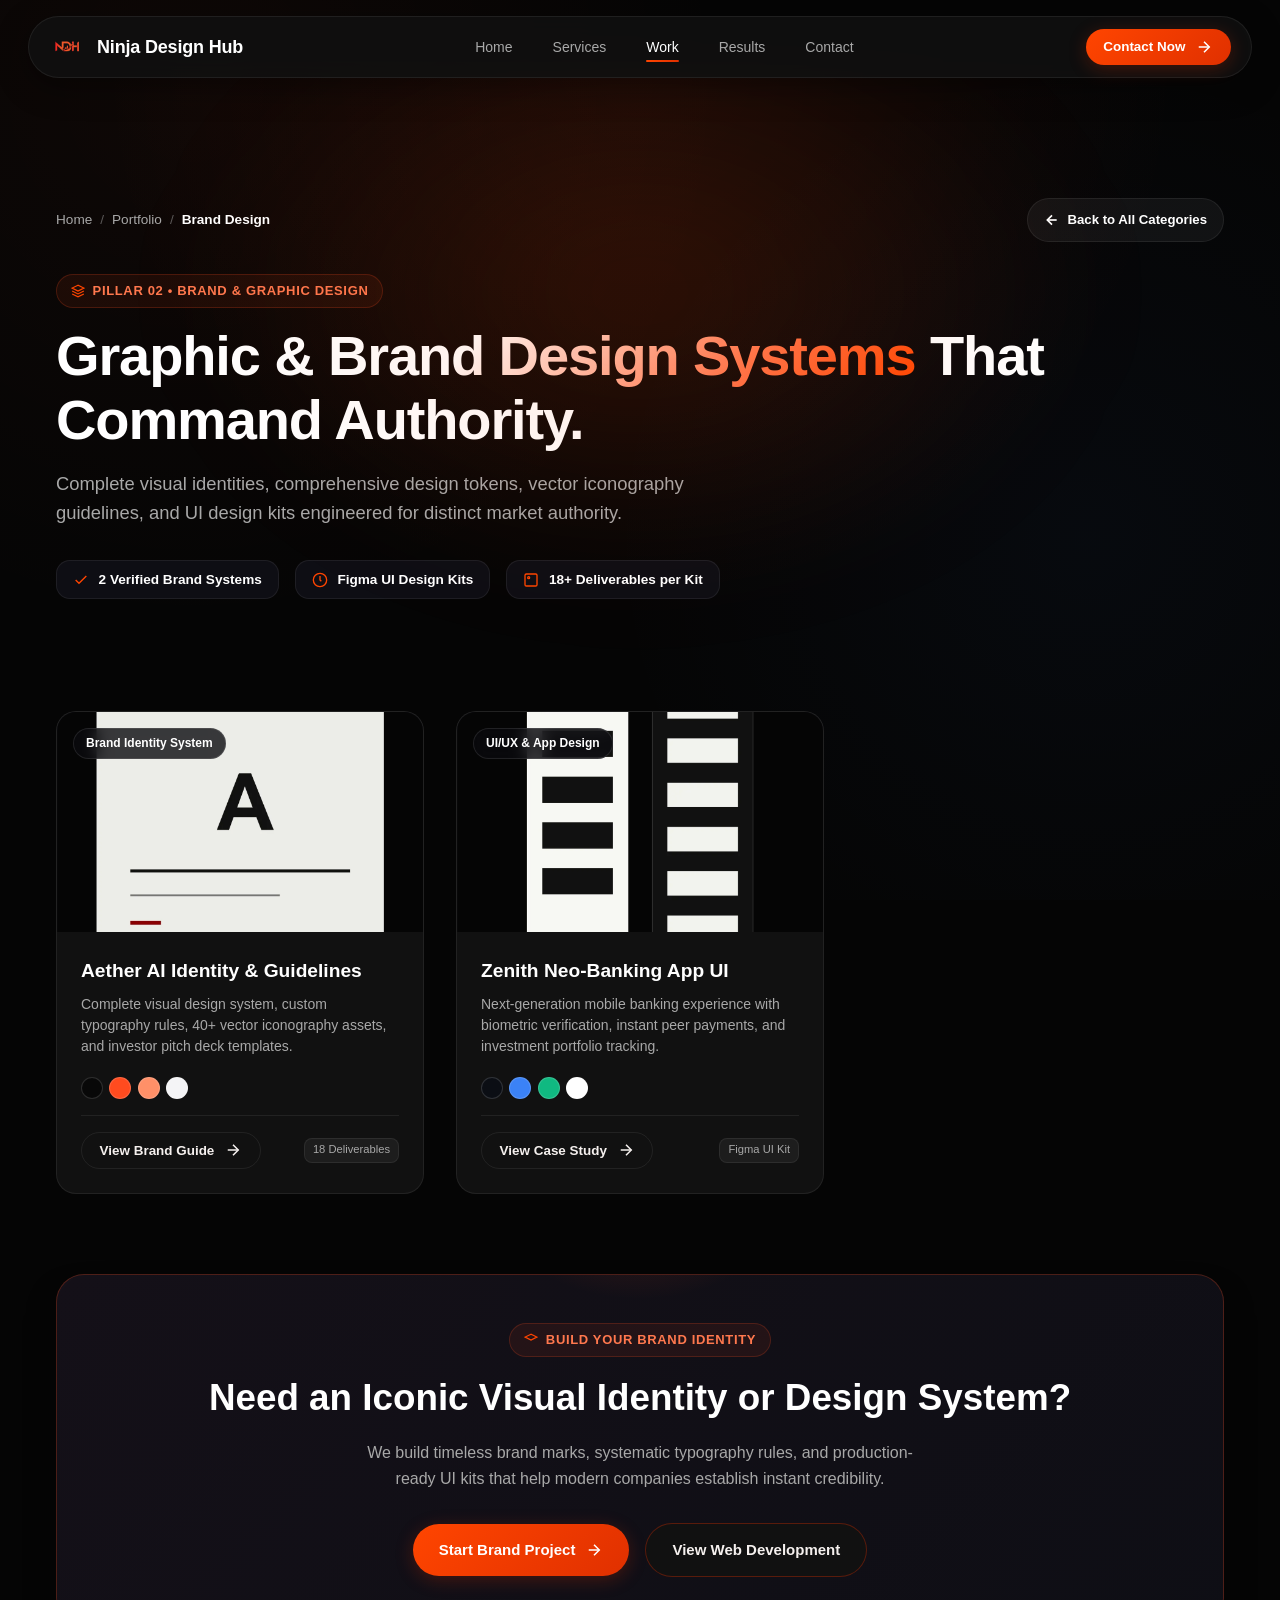
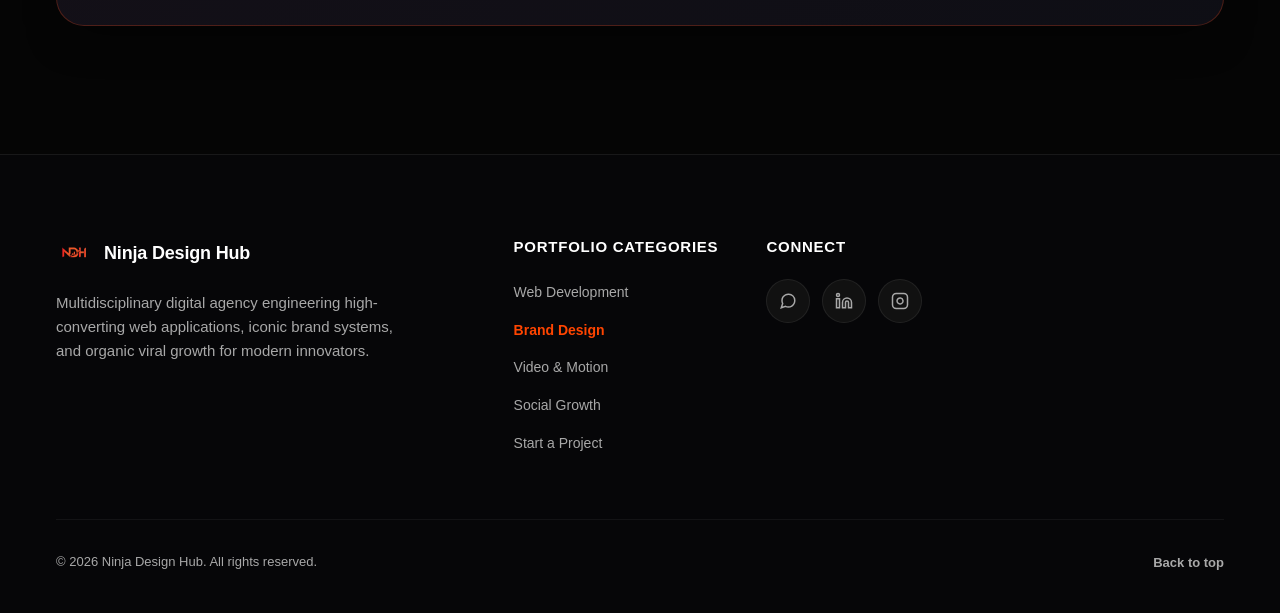
==== commit 894ff581: "SEO optmized" ====
--- a/brand-design.html
+++ b/brand-design.html
@@ -236,7 +236,7 @@
         <div class="subpage-cta-card">
           <div class="section-tag" style="margin-bottom: 0.75rem;">
             <svg viewBox="0 0 24 24" fill="none" stroke="currentColor" stroke-width="2"><polygon points="12 2 2 7 12 12 22 7 12 2"></polygon></svg>
-            <span>Elevate Your Brand Presence</span>
+            <span>Build Your Brand Identity</span>
           </div>
           <h3>Need an Iconic Visual Identity or Design System?</h3>
           <p>We build timeless brand marks, systematic typography rules, and production-ready UI kits that help modern companies establish instant credibility.</p>
--- a/styles.css
+++ b/styles.css
@@ -1,3893 +1,4619 @@
-/* ==========================================================================
-   NINJA DESIGN HUB — MASTER DESIGN SYSTEM
-   Theme: #050505 | Surface: #111111 | Accent: #FF4500 (Rustic Gold / Flame)
-   4px Base Grid · Expressive Physics · Futuristic Agency Aesthetics
-   ========================================================================== */
-
-/* Typography: Custom Fonts */
-
-@font-face {
-  font-family: 'Ethnocentric';
-  src: url('assets/fonts/ethnocentric.woff') format('woff');
-  font-weight: 400;
-  font-style: normal;
-  font-display: swap;
-}
-
-@font-face {
-  font-family: 'Ethnocentric Rg';
-  src: url('assets/fonts/ethnocentric.woff') format('woff');
-  font-weight: 400;
-  font-style: normal;
-  font-display: swap;
-}
-
-:root {
-  /* Official Ninja Design Hub Palette */
-  --black: #050505;
-  /* Primary canvas background */
-  --surface: #111111;
-  /* Panel / Card background */
-  --surface-hover: #181818;
-  /* Interactive panel hover */
-  --text-main: #f5f0ee;
-  /* High contrast text */
-  --text-muted: #a8a8a8;
-  /* Secondary / captions / placeholder */
-
-  /* Accent & Glow Tokens */
-  --rustic-gold: #ff4500;
-  /* Primary CTA, active states, focus */
-  --muted-rustic-gold: #e03000;
-  /* Secondary accent & gradient stop */
-  --gold-border: rgba(224, 48, 0, 0.35);
-  /* Border highlight */
-  --gold-glow: rgba(255, 69, 0, 0.15);
-  /* Elevation glow */
-  --gold-glow-strong: rgba(224, 48, 0, 0.25);
-
-  /* Status Colors */
-  --success: #4caf50;
-  --warning: #b88746;
-  --danger: #f44336;
-
-  /* Aliases for System-wide Consistency */
-  --bg-dark: var(--black);
-  --bg-dark-elevated: #0a0a0f;
-  --bg-card: var(--surface);
-  --bg-card-hover: var(--surface-hover);
-  --bg-card-subtle: rgba(255, 255, 255, 0.02);
-  --bg-glass: rgba(17, 17, 17, 0.88);
-
-  --border-subtle: rgba(255, 255, 255, 0.07);
-  --border-medium: var(--gold-border);
-  --border-focus: var(--rustic-gold);
-  --border-glow: var(--gold-glow);
-
-  --accent-primary: var(--rustic-gold);
-  --accent-primary-hover: #ff5722;
-  --accent-primary-glow: var(--gold-glow-strong);
-  --accent-secondary: #ff784e;
-  --accent-blue: #3b82f6;
-  --accent-blue-glow: rgba(59, 130, 246, 0.25);
-  --accent-emerald: #10b981;
-  --accent-purple: #8b5cf6;
-
-  --text-primary: var(--text-main);
-  --text-secondary: var(--text-muted);
-  --text-accent: var(--rustic-gold);
-
-  /* Gradients */
-  --grad-primary: linear-gradient(135deg, var(--rustic-gold) 0%, var(--muted-rustic-gold) 100%);
-  --grad-blue: linear-gradient(135deg, #3b82f6 0%, #60a5fa 100%);
-  --grad-dark: linear-gradient(180deg, rgba(255, 255, 255, 0.05) 0%, rgba(255, 255, 255, 0.01) 100%);
-  --grad-hero-text: linear-gradient(135deg, #ffffff 25%, #ff784e 70%, var(--rustic-gold) 100%);
-
-  /* Typography Stacks */
-  --font-heading: 'Ethnocentric', 'Space Grotesk', sans-serif;
-  --font-brand: 'Space Grotesk', -apple-system, BlinkMacSystemFont, 'Segoe UI', Roboto, sans-serif;
-  --font-sans: 'Inter', -apple-system, BlinkMacSystemFont, 'Segoe UI', Roboto, sans-serif;
-  --font-mono: 'JetBrains Mono', monospace;
-
-  /* Radii */
-  --radius-sm: 8px;
-  --radius-md: 14px;
-  --radius-lg: 20px;
-  --radius-xl: 28px;
-  --radius-full: 9999px;
-
-  /* Shadows */
-  --shadow-sm: 0 2px 8px rgba(0, 0, 0, 0.4);
-  --shadow-md: 0 8px 24px rgba(0, 0, 0, 0.5);
-  --shadow-lg: 0 16px 40px rgba(0, 0, 0, 0.65);
-  --shadow-glow: 0 0 30px rgba(255, 69, 0, 0.2);
-  --shadow-glow-blue: 0 0 30px rgba(59, 130, 246, 0.2);
-
-  /* Motion & Easing Curves */
-  --ease: cubic-bezier(0.25, 0.46, 0.45, 0.94);
-  --ease-out: cubic-bezier(0.16, 1, 0.3, 1);
-  --ease-spring: cubic-bezier(0.34, 1.56, 0.64, 1);
-
-  --transition-fast: 0.15s var(--ease);
-  --transition-normal: 0.25s var(--ease);
-  --transition-spring: 0.35s var(--ease-spring);
-
-  /* Layout */
-  --header-h: 80px;
-  --max-width: 1024px;
-}
-
-/* ==========================================================================
-   PRELOADER (Ninja Design Hub Master Brand Loader Logo)
-   ========================================================================== */
-#preloader,
-.loader {
-  position: fixed;
-  inset: 0;
-  z-index: 999999;
-  overflow: hidden;
-  background: var(--black, #050505);
-  display: flex;
-  align-items: center;
-  justify-content: center;
-  transition: opacity 0.6s cubic-bezier(0.16, 1, 0.3, 1), visibility 0.6s cubic-bezier(0.16, 1, 0.3, 1);
-  will-change: opacity, visibility;
-}
-
-#preloader.preloader-hidden,
-#preloader.hidden,
-.loader.preloader-hidden,
-.loader.hidden {
-  opacity: 0;
-  visibility: hidden;
-  pointer-events: none;
-}
-
-.loader-inner {
-  text-align: center;
-  display: flex;
-  flex-direction: column;
-  align-items: center;
-  justify-content: center;
-  padding: 1.5rem;
-  transition: transform 0.6s cubic-bezier(0.16, 1, 0.3, 1), opacity 0.5s ease-out;
-}
-
-#preloader.preloader-hidden .loader-inner,
-.loader.preloader-hidden .loader-inner {
-  transform: scale(0.94) translateY(-10px);
-  opacity: 0;
-}
-
-.loader-emblem {
-  position: relative;
-  width: 96px;
-  height: 96px;
-  display: flex;
-  align-items: center;
-  justify-content: center;
-  margin-bottom: 0.85rem;
-  animation: loaderEmblemPulse 2s ease-in-out infinite;
-}
-
-.loader-emblem picture,
-.loader-emblem img {
-  width: 100%;
-  height: 100%;
-  object-fit: contain;
-  display: block;
-  user-select: none;
-  -webkit-user-drag: none;
-}
-
-.loader-emblem-glow {
-  position: absolute;
-  inset: -15px;
-  border-radius: 50%;
-  background: radial-gradient(circle, rgba(255, 69, 0, 0.42) 0%, rgba(255, 69, 0, 0.12) 50%, transparent 72%);
-  pointer-events: none;
-  filter: blur(12px);
-  animation: loaderGlowPulse 2.2s ease-in-out infinite alternate;
-  z-index: -1;
-}
-
-.loader-logo {
-  font-family: 'Space Grotesk', var(--font-heading), sans-serif;
-  font-size: clamp(1.25rem, 3.5vw, 1.65rem);
-  letter-spacing: 0.04em;
-  margin-bottom: 1.35rem;
-  display: flex;
-  align-items: baseline;
-  justify-content: center;
-  gap: 0.45rem;
-  animation: loaderTextFadeIn 0.8s ease-out forwards;
-}
-
-.loader-word-accent,
-.loader-n {
-  background: linear-gradient(135deg, var(--rustic-gold, #ff4500) 0%, #ff7844 100%);
-  -webkit-background-clip: text;
-  background-clip: text;
-  -webkit-text-fill-color: transparent;
-  color: var(--rustic-gold, #ff4500);
-  font-weight: 800;
-  display: inline-block;
-  filter: drop-shadow(0 0 10px rgba(255, 69, 0, 0.4));
-  animation: loaderPulse 1.4s var(--ease, ease) infinite alternate;
-}
-
-.loader-word-main,
-.loader-rest {
-  color: #ffffff;
-  font-weight: 700;
-  display: inline-block;
-}
-
-.loader-bar {
-  width: 200px;
-  max-width: 65vw;
-  height: 3px;
-  background: rgba(255, 69, 0, 0.15);
-  border-radius: 9999px;
-  overflow: hidden;
-  position: relative;
-  box-shadow: 0 0 12px rgba(255, 69, 0, 0.2);
-}
-
-.loader-fill {
-  height: 100%;
-  width: 0%;
-  border-radius: 9999px;
-  background: linear-gradient(90deg, var(--rustic-gold, #ff4500), #ff7844, var(--rustic-gold, #ff4500));
-  background-size: 200% 100%;
-  animation: loaderBar 0.75s cubic-bezier(0.16, 1, 0.3, 1) forwards;
-}
-
-@keyframes loaderTextFadeIn {
-  from {
-    opacity: 0;
-    transform: translateY(4px);
-  }
-  to {
-    opacity: 1;
-    transform: translateY(0);
-  }
-}
-
-@keyframes loaderEmblemPulse {
-  0%, 100% {
-    transform: scale(0.96);
-    filter: drop-shadow(0 0 10px rgba(255, 69, 0, 0.4));
-  }
-  50% {
-    transform: scale(1.04);
-    filter: drop-shadow(0 0 24px rgba(255, 69, 0, 0.8));
-  }
-}
-
-@keyframes loaderGlowPulse {
-  0% {
-    opacity: 0.45;
-    transform: scale(0.9);
-  }
-  100% {
-    opacity: 1;
-    transform: scale(1.15);
-  }
-}
-
-@keyframes loaderPulse {
-  from {
-    opacity: 0.65;
-    transform: scale(0.97);
-  }
-  to {
-    opacity: 1;
-    transform: scale(1.03);
-    text-shadow: 0 0 14px rgba(255, 69, 0, 0.55);
-  }
-}
-
-@keyframes fadeIn {
-  to {
-    opacity: 1;
-  }
-}
-
-@keyframes loaderBar {
-  0% {
-    width: 0%;
-  }
-  60% {
-    width: 72%;
-  }
-  100% {
-    width: 100%;
-  }
-}
-
-/* ==========================================================================
-   RESET & BASE STYLES
-   ========================================================================== */
-
-*,
-*::before,
-*::after {
-  box-sizing: border-box;
-  margin: 0;
-  padding: 0;
-}
-
-:root {
-  scroll-behavior: smooth;
-}
-
-html {
-  font-family: var(--font-sans);
-  background-color: var(--bg-dark);
-  color: var(--text-primary);
-  scroll-behavior: smooth;
-  -webkit-font-smoothing: antialiased;
-  -moz-osx-font-smoothing: grayscale;
-  line-height: 1.6;
-}
-
-/* Section anchor scroll clearance (matching Append header offset) */
-section[id] {
-  scroll-margin-top: 90px;
-}
-
-body {
-  min-height: 100vh;
-  /* clip (where supported) avoids breaking position:sticky; hidden is the fallback */
-  overflow-x: hidden;
-  overflow-x: clip;
-  background-color: var(--bg-dark);
-  background-image:
-    radial-gradient(circle at 15% 10%, rgba(255, 75, 31, 0.04) 0%, transparent 40%),
-    radial-gradient(circle at 85% 60%, rgba(59, 130, 246, 0.04) 0%, transparent 40%);
-  background-attachment: scroll; /* Mobile scroll smoothness: prevents full-screen repaint jank */
-}
-
-@media (min-width: 1025px) and (hover: hover) {
-  body {
-    background-attachment: fixed;
-  }
-}
-
-button,
-a,
-input,
-select,
-textarea {
-  touch-action: manipulation; /* Eliminate 300ms touch tap delay on mobile */
-  -webkit-tap-highlight-color: transparent;
-}
-
-img,
-svg,
-video {
-  display: block;
-  max-width: 100%;
-}
-
-a {
-  color: inherit;
-  text-decoration: none;
-}
-
-button {
-  font-family: inherit;
-  cursor: pointer;
-  border: none;
-  background: none;
-  color: inherit;
-}
-
-input,
-textarea,
-select {
-  font-family: inherit;
-  color: inherit;
-}
-
-/* Screen reader only utility */
-.sr-only {
-  position: absolute;
-  width: 1px;
-  height: 1px;
-  padding: 0;
-  margin: -1px;
-  overflow: hidden;
-  clip: rect(0, 0, 0, 0);
-  white-space: nowrap;
-  border: 0;
-}
-
-/* Scroll progress bar */
-#scroll-progress-wrap {
-  position: fixed;
-  top: 0;
-  left: 0;
-  width: 100%;
-  height: 3px;
-  z-index: 1000;
-  background: transparent;
-  pointer-events: none;
-}
-
-#scroll-progress {
-  height: 100%;
-  width: 0%;
-  background: var(--grad-primary);
-  box-shadow: 0 0 10px var(--accent-primary);
-  transition: width 0.1s linear;
-}
-
-/* Custom Scrollbar */
-::-webkit-scrollbar {
-  width: 8px;
-  height: 8px;
-}
-
-::-webkit-scrollbar-track {
-  background: var(--bg-dark);
-}
-
-::-webkit-scrollbar-thumb {
-  background: #252530;
-  border-radius: var(--radius-full);
-}
-
-::-webkit-scrollbar-thumb:hover {
-  background: #353545;
-}
-
-/* Selection */
-::selection {
-  background: rgba(255, 75, 31, 0.3);
-  color: #ffffff;
-}
-
-/* Visible keyboard focus ring */
-:focus-visible {
-  outline: 2px solid var(--accent-primary);
-  outline-offset: 3px;
-}
-
-/* Container — fluid spacing pattern (clamp replaces rigid breakpoint padding) */
-.container {
-  width: min(100%, 1280px);
-  margin-inline: auto;
-  padding-inline: clamp(1rem, 5vw, 3.5rem);
-}
-
-/* ==========================================================================
-   TYPOGRAPHY & UTILITIES
-   ========================================================================== */
-
-.mono {
-  font-family: var(--font-mono);
-}
-
-.text-gradient {
-  background: var(--grad-primary);
-  -webkit-background-clip: text;
-  background-clip: text;
-  -webkit-text-fill-color: transparent;
-}
-
-.text-gradient-hero {
-  background: var(--grad-hero-text);
-  -webkit-background-clip: text;
-  background-clip: text;
-  -webkit-text-fill-color: transparent;
-}
-
-.text-gradient-blue {
-  background: var(--grad-blue);
-  -webkit-background-clip: text;
-  background-clip: text;
-  -webkit-text-fill-color: transparent;
-}
-
-.section-tag {
-  display: inline-flex;
-  align-items: center;
-  gap: 0.5rem;
-  padding: 0.35rem 0.85rem;
-  border-radius: var(--radius-full);
-  background: rgba(255, 75, 31, 0.08);
-  border: 1px solid rgba(255, 75, 31, 0.2);
-  color: var(--accent-secondary);
-  font-size: 0.8125rem;
-  font-weight: 600;
-  letter-spacing: 0.05em;
-  text-transform: uppercase;
-  margin-bottom: 1rem;
-  max-width: 100%;
-}
-
-.section-tag svg {
-  width: 14px;
-  height: 14px;
-  color: var(--accent-primary);
-}
-
-.section-header {
-  text-align: center;
-  max-width: 720px;
-  margin: 0 auto 3.5rem auto;
-}
-
-.section-title {
-  font-family: var(--font-heading);
-  font-size: clamp(1.8rem, 3.5vw, 2.75rem);
-  font-weight: 800;
-  line-height: 1.15;
-  letter-spacing: -0.01em;
-  margin-bottom: 1rem;
-  color: var(--text-main);
-}
-
-.section-desc {
-  font-size: 1.0625rem;
-  color: var(--text-secondary);
-  line-height: 1.6;
-}
-
-/* ==========================================================================
-   BUTTONS & BADGES
-   ========================================================================== */
-
-.btn {
-  display: inline-flex;
-  align-items: center;
-  justify-content: center;
-  gap: 0.625rem;
-  padding: 0.875rem 1.625rem;
-  border-radius: var(--radius-full);
-  font-size: 0.9375rem;
-  font-weight: 600;
-  transition: all var(--transition-normal);
-  white-space: nowrap;
-  user-select: none;
-}
-
-.btn svg {
-  width: 18px;
-  height: 18px;
-  flex-shrink: 0;
-  transition: transform var(--transition-normal);
-}
-
-.btn-primary {
-  background: var(--grad-primary);
-  color: #ffffff;
-  box-shadow: 0 4px 18px var(--accent-primary-glow);
-  position: relative;
-  overflow: hidden;
-}
-
-.btn-primary:hover {
-  transform: translateY(-2px);
-  box-shadow: 0 8px 25px rgba(255, 75, 31, 0.4);
-}
-
-.btn-primary:hover svg {
-  transform: translateX(3px);
-}
-
-.btn-primary:active {
-  transform: translateY(0);
-}
-
-.btn-secondary {
-  background: var(--bg-card);
-  color: var(--text-primary);
-  border: 1px solid var(--border-medium);
-}
-
-.btn-secondary:hover {
-  background: var(--bg-card-hover);
-  border-color: rgba(255, 255, 255, 0.25);
-  transform: translateY(-2px);
-}
-
-.btn-secondary:hover svg {
-  transform: translateX(3px);
-}
-
-.btn-outline {
-  background: transparent;
-  color: var(--text-primary);
-  border: 1px solid var(--border-subtle);
-}
-
-.btn-outline:hover {
-  border-color: var(--accent-primary);
-  color: var(--accent-secondary);
-  background: rgba(255, 75, 31, 0.06);
-}
-
-.btn-sm {
-  padding: 0.55rem 1.1rem;
-  font-size: 0.84rem;
-}
-
-/* Pulsing Available Badge */
-.pulse-badge {
-  display: inline-flex;
-  align-items: center;
-  gap: 0.5rem;
-  padding: 0.35rem 0.75rem;
-  background: rgba(16, 185, 129, 0.1);
-  border: 1px solid rgba(16, 185, 129, 0.25);
-  border-radius: var(--radius-full);
-  font-size: 0.75rem;
-  font-weight: 600;
-  color: #34d399;
-}
-
-.pulse-dot {
-  width: 7px;
-  height: 7px;
-  border-radius: 50%;
-  background: #10b981;
-  box-shadow: 0 0 0 0 rgba(16, 185, 129, 0.7);
-  animation: pulse-ring 2s cubic-bezier(0.455, 0.03, 0.515, 0.955) infinite;
-}
-
-@keyframes pulse-ring {
-  0% {
-    transform: scale(0.95);
-    box-shadow: 0 0 0 0 rgba(16, 185, 129, 0.7);
-  }
-
-  70% {
-    transform: scale(1);
-    box-shadow: 0 0 0 6px rgba(16, 185, 129, 0);
-  }
-
-  100% {
-    transform: scale(0.95);
-    box-shadow: 0 0 0 0 rgba(16, 185, 129, 0);
-  }
-}
-
-/* ==========================================================================
-   NAVBAR
-   ========================================================================== */
-
-.site-header {
-  position: sticky;
-  top: 1rem;
-  left: 0;
-  right: 0;
-  z-index: 100;
-  /* Fluid horizontal padding — matches container rhythm */
-  padding-inline: clamp(0.75rem, 3vw, 1.75rem);
-  transition: all var(--transition-normal);
-  -webkit-transition: all var(--transition-normal);
-}
-
-.navbar-inner {
-  max-width: 1280px;
-  margin: 0 auto;
-  display: flex;
-  align-items: center;
-  justify-content: space-between;
-  padding: 0.75rem 1.25rem;
-  background: var(--bg-glass);
-  backdrop-filter: blur(16px);
-  -webkit-backdrop-filter: blur(16px);
-  border: 1px solid var(--border-subtle);
-  border-radius: var(--radius-full);
-  box-shadow: 0 8px 32px rgba(0, 0, 0, 0.4);
-  transition: all var(--transition-normal);
-}
-
-.site-header.scrolled {
-  top: 0.6rem;
-}
-
-.site-header.scrolled .navbar-inner {
-  background: rgba(10, 10, 14, 0.95);
-  border-color: var(--border-medium);
-  box-shadow: 0 12px 40px rgba(0, 0, 0, 0.65);
-  padding-block: 0.55rem;
-}
-
-.brand-logo {
-  font-family: var(--font-brand);
-  display: flex;
-  align-items: center;
-  gap: 0.75rem;
-  font-weight: 800;
-  font-size: 1.125rem;
-  letter-spacing: -0.01em;
-  color: #ffffff;
-  flex-shrink: 0;
-}
-
-.brand-logo span {
-  white-space: nowrap;
-  line-height: 1;
-  display: inline-flex;
-  align-items: center;
-}
-
-.brand-logo img {
-  width: 36px;
-  height: 36px;
-  border-radius: var(--radius-sm);
-  object-fit: cover;
-  flex-shrink: 0;
-}
-
-.brand-logo-fallback {
-  width: 36px;
-  height: 36px;
-  border-radius: var(--radius-sm);
-  background: var(--grad-primary);
-  color: #fff;
-  display: flex;
-  align-items: center;
-  justify-content: center;
-  font-weight: 800;
-  font-size: 1.1rem;
-  flex-shrink: 0;
-}
-
-.nav-links {
-  display: none;
-  align-items: center;
-  gap: 1.5rem;
-}
-
-@media (min-width: 960px) {
-  .nav-links {
-    display: flex;
-  }
-}
-
-.nav-link {
-  font-size: 0.875rem;
-  font-weight: 500;
-  color: var(--text-secondary);
-  transition: color var(--transition-fast);
-  padding: 0.25rem 0.5rem;
-  position: relative;
-}
-
-.nav-link::after {
-  content: '';
-  position: absolute;
-  left: 0.5rem;
-  right: 0.5rem;
-  bottom: 0;
-  height: 2px;
-  border-radius: 2px;
-  background: var(--grad-primary);
-  transform: scaleX(0);
-  transform-origin: left center;
-  transition: transform var(--transition-normal);
-}
-
-.nav-link:hover,
-.nav-link.active {
-  color: #ffffff;
-}
-
-.nav-link:hover::after,
-.nav-link.active::after {
-  transform: scaleX(1);
-}
-
-.nav-actions {
-  display: flex;
-  align-items: center;
-  gap: 0.75rem;
-  flex-shrink: 0;
-}
-
-.nav-actions .btn-sm {
-  display: inline-flex;
-  align-items: center;
-  justify-content: center;
-  line-height: 1;
-  flex-shrink: 0;
-  white-space: nowrap;
-}
-
-.nav-actions .btn-sm span {
-  display: inline-flex;
-  align-items: center;
-  line-height: 1;
-}
-
-.menu-toggle-btn {
-  display: flex;
-  align-items: center;
-  justify-content: center;
-  min-width: 44px;
-  min-height: 44px;
-  width: 44px;
-  height: 44px;
-  border-radius: var(--radius-full);
-  background: var(--bg-card);
-  border: 1px solid var(--border-subtle);
-  color: #ffffff;
-  flex-shrink: 0;
-  cursor: pointer;
-}
-
-@media (min-width: 960px) {
-  .menu-toggle-btn {
-    display: none;
-  }
-}
-
-/* Mobile Drawer */
-.mobile-drawer-backdrop {
-  position: fixed;
-  inset: 0;
-  background: rgba(0, 0, 0, 0.75);
-  backdrop-filter: blur(8px);
-  z-index: 200;
-  opacity: 0;
-  pointer-events: none;
-  transition: opacity var(--transition-normal);
-}
-
-/* Mobile Drawer States */
-body.mobile-nav-active {
-  overflow: hidden !important;
-  touch-action: none;
-}
-
-.mobile-drawer-backdrop.open,
-body.mobile-nav-active .mobile-drawer-backdrop {
-  opacity: 1;
-  pointer-events: auto;
-}
-
-.mobile-drawer {
-  position: fixed;
-  top: 0;
-  right: 0;
-  transform: translateX(100%) translateZ(0);
-  width: 85%;
-  max-width: 380px;
-  height: 100vh;
-  height: 100dvh;
-  background: #0f0f14;
-  border-left: 1px solid var(--border-medium);
-  z-index: 210;
-  padding: max(2rem, env(safe-area-inset-top, 2rem)) max(1.5rem, env(safe-area-inset-right, 1.5rem)) max(2rem, env(safe-area-inset-bottom, 2rem)) 1.5rem;
-  display: flex;
-  flex-direction: column;
-  justify-content: space-between;
-  will-change: transform;
-  transition: transform var(--transition-normal), visibility 0s linear var(--transition-normal);
-  /* Hidden from the tab order & screen readers while closed */
-  visibility: hidden;
-  overflow-y: auto;
-  -webkit-overflow-scrolling: touch;
-}
-
-.mobile-drawer.open,
-body.mobile-nav-active .mobile-drawer {
-  transform: translateX(0) translateZ(0);
-  visibility: visible;
-  transition: transform var(--transition-normal);
-}
-
-.mobile-drawer-header {
-  display: flex;
-  align-items: center;
-  justify-content: space-between;
-  margin-bottom: 2.5rem;
-}
-
-.mobile-nav-links {
-  display: flex;
-  flex-direction: column;
-  gap: 1.25rem;
-}
-
-.mobile-nav-link {
-  font-size: 1.125rem;
-  font-weight: 600;
-  color: var(--text-secondary);
-  display: flex;
-  align-items: center;
-  justify-content: space-between;
-  padding: 0.5rem 0;
-  border-bottom: 1px solid rgba(255, 255, 255, 0.05);
-  transition: color var(--transition-fast), border-color var(--transition-fast);
-}
-
-.mobile-nav-link svg {
-  transition: transform var(--transition-fast), stroke var(--transition-fast);
-}
-
-.mobile-nav-link:hover,
-.mobile-nav-link:active,
-.mobile-nav-link.active {
-  color: var(--accent-primary);
-  border-bottom-color: rgba(255, 69, 0, 0.35);
-}
-
-.mobile-nav-link.active svg {
-  stroke: var(--accent-primary);
-  transform: translateX(3px);
-}
-
-/* ==========================================================================
-   HERO SECTION
-   ========================================================================== */
-
-.hero-section {
-  position: relative;
-  padding-top: clamp(6rem, 14vw, 8.5rem);
-  padding-bottom: clamp(3rem, 7vw, 5rem);
-  overflow: hidden;
-}
-
-/* --- Hero Background Glow --- */
-.hero-glow {
-  position: absolute;
-  top: -10%;
-  left: 50%;
-  transform: translateX(-50%);
-  width: clamp(480px, 75vw, 900px);
-  height: clamp(420px, 65vh, 720px);
-  background: radial-gradient(ellipse at center,
-      rgba(255, 69, 0, 0.14) 0%,
-      rgba(255, 69, 0, 0.06) 38%,
-      transparent 72%);
-  filter: blur(64px);
-  pointer-events: none;
-  z-index: 0;
-  animation: heroGlowPulse 6s ease-in-out infinite alternate;
-}
-
-@keyframes heroGlowPulse {
-  from {
-    opacity: 0.75;
-    transform: translateX(-50%) scale(1);
-  }
-
-  to {
-    opacity: 1;
-    transform: translateX(-50%) scale(1.06);
-  }
-}
-
-/* --- Hero Decorative Rings --- */
-.hero-ring {
-  position: absolute;
-  border-radius: 50%;
-  border: 1px solid rgba(255, 69, 0, 0.07);
-  pointer-events: none;
-  z-index: 0;
-  animation: heroRingSpin 28s linear infinite;
-}
-
-.hero-ring.r1 {
-  width: clamp(500px, 70vw, 860px);
-  height: clamp(500px, 70vw, 860px);
-  top: 50%;
-  left: 50%;
-  transform: translate(-50%, -50%);
-  border-color: rgba(255, 69, 0, 0.065);
-  animation-duration: 36s;
-}
-
-.hero-ring.r2 {
-  width: clamp(700px, 95vw, 1160px);
-  height: clamp(700px, 95vw, 1160px);
-  top: 50%;
-  left: 50%;
-  transform: translate(-50%, -50%);
-  border-color: rgba(255, 69, 0, 0.035);
-  animation-duration: 56s;
-  animation-direction: reverse;
-}
-
-@keyframes heroRingSpin {
-  to {
-    transform: translate(-50%, -50%) rotate(360deg);
-  }
-}
-
-
-
-.hero-grid {
-  display: grid;
-  grid-template-columns: minmax(0, 1fr);
-  gap: 3.5rem;
-  align-items: center;
-}
-
-@media (min-width: 1024px) {
-  .hero-grid {
-    grid-template-columns: minmax(0, 1.1fr) minmax(0, 0.9fr);
-    gap: 4rem;
-  }
-}
-
-.hero-content {
-  display: flex;
-  flex-direction: column;
-  align-items: flex-start;
-  min-width: 0;
-  max-width: 100%;
-}
-
-.hero-title {
-  font-family: var(--font-heading);
-  font-size: clamp(2.1rem, 5vw, 3.1rem);
-  font-weight: 800;
-  line-height: 1.12;
-  letter-spacing: -0.01em;
-  margin-bottom: 1.5rem;
-}
-
-.hero-desc {
-  font-size: 1.125rem;
-  color: var(--text-secondary);
-  line-height: 1.65;
-  margin-bottom: 2rem;
-  max-width: 580px;
-}
-
-.hero-ctas {
-  display: flex;
-  flex-wrap: wrap;
-  gap: 1rem;
-  margin-bottom: 2.5rem;
-  width: 100%;
-}
-
-.hero-stats-grid {
-  display: grid;
-  grid-template-columns: repeat(2, 1fr);
-  gap: 1rem;
-  width: 100%;
-  padding-top: 1.5rem;
-  border-top: 1px solid var(--border-subtle);
-}
-
-@media (min-width: 640px) {
-  .hero-stats-grid {
-    grid-template-columns: repeat(4, 1fr);
-  }
-}
-
-.hero-stat-card {
-  background: var(--bg-card-subtle);
-  border: 1px solid var(--border-subtle);
-  border-radius: var(--radius-md);
-  padding: 0.85rem;
-  transition: all var(--transition-normal);
-}
-
-.hero-stat-card:hover {
-  background: var(--bg-card);
-  border-color: var(--border-medium);
-  transform: translateY(-2px);
-}
-
-.stat-number {
-  font-size: 1.5rem;
-  font-weight: 800;
-  color: #ffffff;
-  letter-spacing: -0.02em;
-  line-height: 1.1;
-  margin-bottom: 0.25rem;
-}
-
-.stat-label {
-  font-size: 0.75rem;
-  color: var(--text-muted);
-  font-weight: 500;
-  text-transform: uppercase;
-  letter-spacing: 0.04em;
-}
-
-/* Interactive Hero Preview Panel */
-.hero-preview-container {
-  position: relative;
-  background: #111116;
-  border: 1px solid var(--border-medium);
-  border-radius: var(--radius-xl);
-  overflow: hidden;
-  box-shadow: var(--shadow-lg), 0 0 40px rgba(255, 75, 31, 0.08);
-}
-
-.preview-window-bar {
-  display: flex;
-  align-items: center;
-  justify-content: space-between;
-  padding: 0.85rem 1.25rem;
-  background: #16161d;
-  border-bottom: 1px solid var(--border-subtle);
-}
-
-.window-dots {
-  display: flex;
-  gap: 6px;
-}
-
-.dot {
-  width: 10px;
-  height: 10px;
-  border-radius: 50%;
-}
-
-.dot-red {
-  background: #ef4444;
-}
-
-.dot-yellow {
-  background: #eab308;
-}
-
-.dot-green {
-  background: #22c55e;
-}
-
-.preview-nav-tabs {
-  display: flex;
-  gap: 0.35rem;
-  background: #0b0b0f;
-  padding: 3px;
-  border-radius: var(--radius-full);
-}
-
-.preview-tab-btn {
-  font-size: 0.72rem;
-  font-weight: 600;
-  padding: 0.25rem 0.65rem;
-  border-radius: var(--radius-full);
-  color: var(--text-muted);
-  transition: all var(--transition-fast);
-}
-
-.preview-tab-btn.active {
-  background: var(--accent-primary);
-  color: #ffffff;
-}
-
-.preview-content-area {
-  padding: 1.5rem;
-  min-height: 340px;
-  display: flex;
-  flex-direction: column;
-  justify-content: space-between;
-}
-
-.preview-card-showcase {
-  position: relative;
-  border-radius: var(--radius-md);
-  overflow: hidden;
-  border: 1px solid var(--border-subtle);
-  background: #09090c;
-}
-
-.preview-image-wrap {
-  width: 100%;
-  height: 200px;
-  position: relative;
-  overflow: hidden;
-}
-
-.preview-image-wrap img {
-  width: 100%;
-  height: 100%;
-  object-fit: cover;
-  transition: transform 0.5s ease;
-}
-
-.preview-card-showcase:hover .preview-image-wrap img {
-  transform: scale(1.04);
-}
-
-.preview-badge-overlay {
-  position: absolute;
-  top: 0.75rem;
-  left: 0.75rem;
-  padding: 0.25rem 0.65rem;
-  background: rgba(0, 0, 0, 0.75);
-  backdrop-filter: blur(8px);
-  border-radius: var(--radius-full);
-  font-size: 0.7rem;
-  font-weight: 600;
-  color: #ffffff;
-  border: 1px solid rgba(255, 255, 255, 0.1);
-}
-
-.preview-info {
-  padding: 1rem;
-}
-
-.preview-title {
-  font-size: 1.05rem;
-  font-weight: 700;
-  margin-bottom: 0.25rem;
-}
-
-.preview-desc {
-  font-size: 0.8125rem;
-  color: var(--text-secondary);
-  line-height: 1.4;
-  margin-bottom: 0.75rem;
-}
-
-.preview-tech-chips {
-  display: flex;
-  flex-wrap: wrap;
-  gap: 0.35rem;
-}
-
-.tech-chip {
-  font-size: 0.7rem;
-  font-weight: 500;
-  background: rgba(255, 255, 255, 0.05);
-  border: 1px solid var(--border-subtle);
-  padding: 0.15rem 0.5rem;
-  border-radius: var(--radius-sm);
-  color: var(--text-secondary);
-}
-
-/* ==========================================================================
-   HERO ORBITAL VISUAL — cursor-interactive 3D parallax
-   ========================================================================== */
-
-/* Perspective scene — mousemove target in JS (hidden on mobile, visible on PC) */
-.hero-orbital-scene {
-  display: none;
-  perspective: 900px;
-  perspective-origin: 50% 50%;
-  width: 100%;
-  cursor: crosshair;
-  /* subtle premium interaction cue */
-}
-
-@media (min-width: 1024px) {
-  .hero-orbital-scene {
-    display: block;
-  }
-}
-
-.hero-orbital {
-  position: relative;
-  width: 100%;
-  aspect-ratio: 1 / 1;
-  max-width: 520px;
-  margin: 0 auto;
-  display: flex;
-  align-items: center;
-  justify-content: center;
-  transform-style: preserve-3d;
-  will-change: transform;
-  /* Smooth return-to-rest transition on mouse leave */
-  transition: transform 0.9s cubic-bezier(0.25, 0.46, 0.45, 0.94);
-}
-
-/* Central radial glow orb */
-.orbital-glow {
-  position: absolute;
-  width: 36%;
-  aspect-ratio: 1;
-  background: radial-gradient(circle,
-      rgba(210, 40, 0, 0.92) 0%,
-      rgba(170, 25, 0, 0.65) 30%,
-      rgba(130, 15, 0, 0.3) 60%,
-      transparent 80%);
-  border-radius: 50%;
-  filter: blur(22px);
-  z-index: 1;
-  will-change: transform;
-  /* JS sets translate via CSS var; keep only opacity pulse here */
-  transform: translate(var(--gx, 0px), var(--gy, 0px));
-  animation: orbGlowPulse 3.5s ease-in-out infinite alternate;
-}
-
-@keyframes orbGlowPulse {
-  from {
-    opacity: 0.72;
-  }
-
-  to {
-    opacity: 1;
-  }
-}
-
-/* Concentric rings */
-.orbital-ring {
-  position: absolute;
-  border-radius: 50%;
-  border: 1px solid rgba(255, 69, 0, 0.18);
-  z-index: 0;
-}
-
-.orbital-ring.or1 {
-  width: 52%;
-  aspect-ratio: 1;
-  border-color: rgba(255, 69, 0, 0.22);
-  animation: orbRingSpin 32s linear infinite;
-}
-
-.orbital-ring.or2 {
-  width: 78%;
-  aspect-ratio: 1;
-  border-color: rgba(255, 69, 0, 0.11);
-  animation: orbRingSpin 52s linear infinite reverse;
-}
-
-@keyframes orbRingSpin {
-  to {
-    transform: rotate(360deg);
-  }
-}
-
-/* Orbit feature cards */
-.orbit-card {
-  position: absolute;
-  display: flex;
-  align-items: flex-start;
-  gap: 0.7rem;
-  padding: 0.9rem 1.1rem;
-  background: rgba(14, 14, 19, 0.93);
-  border: 1px solid rgba(255, 255, 255, 0.07);
-  border-radius: var(--radius-lg);
-  backdrop-filter: blur(14px);
-  -webkit-backdrop-filter: blur(14px);
-  box-shadow: 0 10px 32px rgba(0, 0, 0, 0.6);
-  z-index: 10;
-  will-change: transform;
-  min-width: 160px;
-  /* CSS-variable-driven transform: cursor parallax + reveal offset coexist */
-  opacity: 0;
-  /* --px/--py = parallax offset from JS (0 initially) */
-  /* reveal adds 16px Y offset; cleared by .is-visible */
-  transform: translate(var(--px, 0px), calc(var(--py, 0px) + 16px));
-  transition: opacity 0.65s var(--ease-out), transform 0.65s var(--ease-out),
-    box-shadow var(--transition-normal), border-color var(--transition-normal);
-}
-
-.orbit-card.is-visible {
-  opacity: 1;
-  /* Once visible: only cursor parallax, no reveal offset */
-  transform: translate(var(--px, 0px), var(--py, 0px));
-  /* After reveal, transition only box-shadow & border — JS drives transform each frame */
-  transition: box-shadow var(--transition-normal), border-color var(--transition-normal),
-    opacity 0.65s var(--ease-out);
-}
-
-.orbit-card:hover {
-  box-shadow: 0 16px 44px rgba(0, 0, 0, 0.75), 0 0 22px rgba(255, 69, 0, 0.14);
-  border-color: rgba(255, 255, 255, 0.14);
-}
-
-/* Staggered reveal delays */
-.orbit-card.oc-brand {
-  transition-delay: 0.1s;
-}
-
-.orbit-card.oc-delivery {
-  transition-delay: 0.28s;
-}
-
-.orbit-card.oc-responsive {
-  transition-delay: 0.45s;
-}
-
-/* Icon glow pulse on hover */
-.orbit-card:hover .oc-icon {
-  background: rgba(255, 69, 0, 0.2);
-  border-color: rgba(255, 69, 0, 0.45);
-  box-shadow: 0 0 14px rgba(255, 69, 0, 0.25);
-}
-
-/* Card positions around the orbital */
-.orbit-card.oc-brand {
-  top: 8%;
-  left: -2%;
-}
-
-.orbit-card.oc-delivery {
-  top: 42%;
-  right: -4%;
-}
-
-.orbit-card.oc-responsive {
-  bottom: 6%;
-  left: 2%;
-}
-
-/* Orbit card internals */
-.oc-icon {
-  display: flex;
-  align-items: center;
-  justify-content: center;
-  width: 36px;
-  height: 36px;
-  border-radius: var(--radius-sm);
-  background: rgba(255, 69, 0, 0.12);
-  border: 1px solid rgba(255, 69, 0, 0.22);
-  flex-shrink: 0;
-  color: var(--accent-primary);
-  font-size: 1rem;
-}
-
-.oc-icon svg {
-  width: 18px;
-  height: 18px;
-  stroke: var(--accent-primary);
-  fill: none;
-}
-
-.oc-text {
-  display: flex;
-  flex-direction: column;
-  gap: 0.15rem;
-}
-
-.oc-title {
-  font-size: 0.875rem;
-  font-weight: 700;
-  color: #ffffff;
-  white-space: nowrap;
-}
-
-.oc-sub {
-  font-size: 0.72rem;
-  color: var(--text-muted);
-  white-space: nowrap;
-}
-
-
-
-
-/* ==========================================================================
-   TRUST / SOCIAL PROOF MARQUEE
-   ========================================================================== */
-
-
-.trust-section {
-  padding: 2.5rem 0;
-  border-top: 1px solid var(--border-subtle);
-  border-bottom: 1px solid var(--border-subtle);
-  background: #0a0a0e;
-  overflow: hidden;
-  position: relative;
-}
-
-.marquee-container {
-  display: flex;
-  width: 100%;
-  overflow: hidden;
-  user-select: none;
-  mask-image: linear-gradient(to right, transparent, black 15%, black 85%, transparent);
-  -webkit-mask-image: linear-gradient(to right, transparent, black 15%, black 85%, transparent);
-}
-
-.marquee-track {
-  display: flex;
-  align-items: center;
-  gap: 3.5rem;
-  animation: marquee-scroll 28s linear infinite;
-  flex-shrink: 0;
-  min-width: 100%;
-}
-
-.marquee-track:hover {
-  animation-play-state: paused;
-}
-
-@keyframes marquee-scroll {
-  from {
-    transform: translateX(0);
-  }
-
-  to {
-    transform: translateX(-50%);
-  }
-}
-
-.marquee-item {
-  display: flex;
-  align-items: center;
-  gap: 0.65rem;
-  font-size: 1rem;
-  font-weight: 700;
-  color: var(--text-muted);
-  transition: color var(--transition-fast);
-  white-space: nowrap;
-}
-
-.marquee-item:hover {
-  color: #ffffff;
-}
-
-.marquee-item svg {
-  width: 22px;
-  height: 22px;
-  color: inherit;
-}
-
-/* ==========================================================================
-   5 PILLARS SERVICES MATRIX
-   ========================================================================== */
-
-.services-section {
-  padding: 6rem 0;
-  position: relative;
-}
-
-.services-grid {
-  display: grid;
-  grid-template-columns: 1fr;
-  gap: 1.5rem;
-}
-
-@media (min-width: 768px) {
-  .services-grid {
-    grid-template-columns: repeat(2, 1fr);
-  }
-}
-
-@media (min-width: 1024px) {
-  .services-grid {
-    grid-template-columns: repeat(3, 1fr);
-  }
-
-  .service-card-featured {
-    grid-column: span 2;
-  }
-}
-
-.service-card {
-  position: relative;
-  background: var(--bg-card);
-  border: 1px solid var(--border-subtle);
-  border-radius: var(--radius-xl);
-  padding: 2.25rem;
-  display: flex;
-  flex-direction: column;
-  justify-content: space-between;
-  transition: all var(--transition-normal);
-  overflow: hidden;
-}
-
-.service-card::before {
-  content: '';
-  position: absolute;
-  top: 0;
-  left: 0;
-  right: 0;
-  height: 3px;
-  background: transparent;
-  transition: background var(--transition-normal);
-}
-
-.service-card:hover {
-  border-color: var(--border-medium);
-  background: var(--bg-card-hover);
-  transform: translateY(-4px);
-  box-shadow: var(--shadow-md);
-}
-
-.service-card:hover::before {
-  background: var(--grad-primary);
-}
-
-.service-card-top {
-  display: flex;
-  align-items: center;
-  justify-content: space-between;
-  margin-bottom: 1.5rem;
-}
-
-.service-icon-box {
-  width: 48px;
-  height: 48px;
-  border-radius: var(--radius-md);
-  background: rgba(255, 75, 31, 0.1);
-  border: 1px solid rgba(255, 75, 31, 0.2);
-  display: flex;
-  align-items: center;
-  justify-content: center;
-  color: var(--accent-primary);
-}
-
-.service-number {
-  font-family: var(--font-mono);
-  font-size: 0.9rem;
-  font-weight: 700;
-  color: var(--text-muted);
-}
-
-.service-title {
-  font-size: 1.35rem;
-  font-weight: 700;
-  color: #ffffff;
-  margin-bottom: 0.5rem;
-}
-
-.service-desc {
-  font-size: 0.9375rem;
-  color: var(--text-secondary);
-  line-height: 1.6;
-  margin-bottom: 1.5rem;
-}
-
-.service-features-list {
-  list-style: none;
-  display: flex;
-  flex-direction: column;
-  gap: 0.65rem;
-  margin-bottom: 1.75rem;
-}
-
-.service-feature-item {
-  display: flex;
-  align-items: flex-start;
-  gap: 0.625rem;
-  font-size: 0.875rem;
-  color: #cbd5e1;
-}
-
-.service-feature-item svg {
-  width: 16px;
-  height: 16px;
-  color: var(--accent-primary);
-  flex-shrink: 0;
-  margin-top: 3px;
-}
-
-.service-tools {
-  display: flex;
-  flex-wrap: wrap;
-  gap: 0.4rem;
-  margin-bottom: 1.75rem;
-  padding-top: 1rem;
-  border-top: 1px solid rgba(255, 255, 255, 0.05);
-}
-
-.service-tool-badge {
-  font-size: 0.72rem;
-  font-weight: 600;
-  background: #181822;
-  border: 1px solid var(--border-subtle);
-  padding: 0.2rem 0.55rem;
-  border-radius: var(--radius-sm);
-  color: var(--text-secondary);
-}
-
-.service-action-btn {
-  width: 100%;
-  display: inline-flex;
-  align-items: center;
-  justify-content: space-between;
-  padding: 0.75rem 1.25rem;
-  background: rgba(255, 255, 255, 0.03);
-  border: 1px solid var(--border-subtle);
-  border-radius: var(--radius-full);
-  font-size: 0.875rem;
-  font-weight: 600;
-  color: #ffffff;
-  transition: all var(--transition-fast);
-}
-
-.service-action-btn:hover {
-  background: var(--accent-primary);
-  border-color: var(--accent-primary);
-  box-shadow: 0 4px 15px var(--accent-primary-glow);
-}
-
-.service-action-btn:hover svg {
-  transform: translateX(4px);
-}
-
-.service-action-btn svg {
-  width: 16px;
-  height: 16px;
-  transition: transform var(--transition-fast);
-}
-
-/* ==========================================================================
-   PORTFOLIO GALLERIES
-   ========================================================================== */
-
-.portfolio-section {
-  padding: 6rem 0;
-  background: #0a0a0f;
-  position: relative;
-}
-
-/* Portfolio Filter Tabs — Carousel Trailing Style with Arrows & Morph Transition */
-.portfolio-filter-carousel-wrapper {
-  position: relative;
-  width: 100%;
-  max-width: 860px;
-  margin: 0 auto 3rem auto;
-  display: flex;
-  align-items: center;
-  gap: 0.75rem;
-}
-
-/* Arrow Navigation Buttons */
-.filter-carousel-arrow {
-  display: flex;
-  align-items: center;
-  justify-content: center;
-  width: 38px;
-  height: 38px;
-  border-radius: 50%;
-  background: var(--bg-card);
-  border: 1px solid var(--border-medium);
-  color: var(--text-primary);
-  cursor: pointer;
-  flex-shrink: 0;
-  z-index: 5;
-  transition: all var(--transition-normal);
-  box-shadow: 0 4px 14px rgba(0, 0, 0, 0.4);
-}
-
-.filter-carousel-arrow:hover:not(:disabled) {
-  background: var(--grad-primary);
-  border-color: transparent;
-  color: #ffffff;
-  transform: scale(1.08);
-  box-shadow: 0 4px 18px var(--accent-primary-glow);
-}
-
-.filter-carousel-arrow:active:not(:disabled) {
-  transform: scale(0.95);
-}
-
-.filter-carousel-arrow:disabled {
-  opacity: 0.25;
-  cursor: not-allowed;
-  pointer-events: none;
-  box-shadow: none;
-}
-
-.filter-carousel-arrow svg {
-  flex-shrink: 0;
-  transition: transform var(--transition-fast);
-}
-
-.filter-carousel-arrow.arrow-left:hover:not(:disabled) svg {
-  transform: translateX(-1px);
-}
-
-.filter-carousel-arrow.arrow-right:hover:not(:disabled) svg {
-  transform: translateX(1px);
-}
-
-/* Left & Right Trailing Gradient Masks */
-.portfolio-filter-carousel-wrapper::before,
-.portfolio-filter-carousel-wrapper::after {
-  content: '';
-  position: absolute;
-  top: 0;
-  bottom: 0;
-  width: 36px;
-  pointer-events: none;
-  z-index: 3;
-  opacity: 0;
-  transition: opacity var(--transition-normal);
-}
-
-.portfolio-filter-carousel-wrapper::before {
-  left: 42px;
-  background: linear-gradient(to right, #0a0a0f 30%, transparent 100%);
-}
-
-.portfolio-filter-carousel-wrapper::after {
-  right: 42px;
-  background: linear-gradient(to left, #0a0a0f 30%, transparent 100%);
-}
-
-.portfolio-filter-carousel-wrapper.can-scroll-left::before {
-  opacity: 1;
-}
-
-.portfolio-filter-carousel-wrapper.can-scroll-right::after {
-  opacity: 1;
-}
-
-.portfolio-filter-tabs {
-  display: flex;
-  align-items: center;
-  gap: 0.65rem;
-  flex: 1;
-  overflow-x: auto;
-  overflow-y: hidden;
-  padding: 0.5rem 0.25rem;
-  margin: 0 auto;
-  flex-wrap: nowrap;
-  white-space: nowrap;
-  scrollbar-width: none; /* Firefox */
-  -ms-overflow-style: none; /* IE/Edge */
-  -webkit-overflow-scrolling: touch;
-  scroll-behavior: smooth;
-  cursor: grab;
-  user-select: none;
-  justify-content: flex-start;
-}
-
-.portfolio-filter-tabs::-webkit-scrollbar {
-  display: none; /* Chrome/Safari/Edge */
-}
-
-.portfolio-filter-tabs.is-dragging {
-  cursor: grabbing;
-  scroll-behavior: auto;
-}
-
-.filter-btn {
-  flex-shrink: 0;
-  display: inline-flex;
-  align-items: center;
-  gap: 0.55rem;
-  padding: 0.65rem 1.35rem;
-  border-radius: var(--radius-full);
-  background: var(--bg-card);
-  border: 1px solid var(--border-subtle);
-  color: var(--text-secondary);
-  font-size: 0.875rem;
-  font-weight: 600;
-  user-select: none;
-  white-space: nowrap;
-  cursor: pointer;
-  transform-origin: center center;
-  transition: opacity 0.25s cubic-bezier(0.16, 1, 0.3, 1),
-              transform 0.25s cubic-bezier(0.16, 1, 0.3, 1),
-              background var(--transition-normal),
-              color var(--transition-normal),
-              border-color var(--transition-normal),
-              box-shadow var(--transition-normal);
-}
-
-.filter-btn:hover {
-  color: #ffffff;
-  border-color: var(--border-medium);
-  background: var(--bg-card-hover);
-}
-
-.filter-btn.active {
-  background: var(--grad-primary);
-  border-color: transparent;
-  color: #ffffff;
-  box-shadow: 0 4px 18px var(--accent-primary-glow);
-}
-
-.filter-btn .count-badge {
-  font-size: 0.75rem;
-  background: rgba(255, 255, 255, 0.12);
-  padding: 0.12rem 0.5rem;
-  border-radius: var(--radius-full);
-  font-weight: 700;
-}
-
-.filter-btn.active .count-badge {
-  background: rgba(0, 0, 0, 0.25);
-  color: #ffffff;
-}
-
-@media (max-width: 640px) {
-  .portfolio-filter-carousel-wrapper {
-    gap: 0.4rem;
-    margin-bottom: 2rem;
-  }
-  .portfolio-filter-carousel-wrapper::before {
-    left: 36px;
-    width: 24px;
-  }
-  .portfolio-filter-carousel-wrapper::after {
-    right: 36px;
-    width: 24px;
-  }
-  .filter-carousel-arrow {
-    width: 32px;
-    height: 32px;
-  }
-  .filter-carousel-arrow svg {
-    width: 14px;
-    height: 14px;
-  }
-  .portfolio-filter-tabs {
-    gap: 0.45rem;
-    padding: 0.4rem 0.15rem;
-  }
-  .filter-btn {
-    padding: 0.5rem 0.95rem;
-    font-size: 0.8rem;
-  }
-}
-
-.portfolio-grid {
-  display: grid;
-  grid-template-columns: 1fr;
-  gap: 2rem;
-}
-
-@media (min-width: 768px) {
-  .portfolio-grid {
-    grid-template-columns: repeat(2, 1fr);
-  }
-}
-
-@media (min-width: 1024px) {
-  .portfolio-grid {
-    grid-template-columns: repeat(3, 1fr);
-  }
-}
-
-/* Portfolio Card */
-.portfolio-card {
-  background: var(--bg-card);
-  border: 1px solid var(--border-subtle);
-  border-radius: var(--radius-lg);
-  overflow: hidden;
-  display: flex;
-  flex-direction: column;
-  transition: all var(--transition-normal);
-}
-
-.portfolio-card:hover {
-  transform: translateY(-6px);
-  border-color: var(--border-medium);
-  box-shadow: var(--shadow-lg);
-}
-
-.portfolio-card[data-external-url] {
-  cursor: pointer;
-}
-
-.portfolio-card-media {
-  display: block;
-  position: relative;
-  width: 100%;
-  height: 220px;
-  overflow: hidden;
-  background: #181822;
-}
-
-.portfolio-title-link {
-  color: inherit;
-  text-decoration: none;
-  transition: color var(--transition-fast);
-}
-
-.portfolio-title-link:hover {
-  color: var(--accent-primary);
-}
-
-.portfolio-card-media img {
-  width: 100%;
-  height: 100%;
-  object-fit: cover;
-  transition: transform 0.5s ease;
-}
-
-.portfolio-card:hover .portfolio-card-media img {
-  transform: scale(1.05);
-}
-
-.card-category-badge {
-  position: absolute;
-  top: 1rem;
-  left: 1rem;
-  padding: 0.3rem 0.75rem;
-  background: rgba(10, 10, 14, 0.8);
-  backdrop-filter: blur(8px);
-  border: 1px solid rgba(255, 255, 255, 0.1);
-  border-radius: var(--radius-full);
-  font-size: 0.75rem;
-  font-weight: 600;
-  color: #ffffff;
-}
-
-.video-play-overlay {
-  position: absolute;
-  inset: 0;
-  display: flex;
-  align-items: center;
-  justify-content: center;
-  background: rgba(0, 0, 0, 0.35);
-  transition: background var(--transition-fast);
-}
-
-.portfolio-card:hover .video-play-overlay {
-  background: rgba(0, 0, 0, 0.5);
-}
-
-.play-circle {
-  width: 52px;
-  height: 52px;
-  border-radius: 50%;
-  background: var(--accent-primary);
-  color: #ffffff;
-  display: flex;
-  align-items: center;
-  justify-content: center;
-  box-shadow: 0 4px 20px rgba(255, 75, 31, 0.5);
-  transition: transform var(--transition-spring);
-}
-
-.portfolio-card:hover .play-circle {
-  transform: scale(1.15);
-}
-
-.play-circle svg {
-  width: 22px;
-  height: 22px;
-  margin-left: 2px;
-}
-
-.duration-chip {
-  position: absolute;
-  bottom: 0.75rem;
-  right: 0.75rem;
-  background: rgba(0, 0, 0, 0.8);
-  backdrop-filter: blur(4px);
-  padding: 0.2rem 0.5rem;
-  border-radius: var(--radius-sm);
-  font-family: var(--font-mono);
-  font-size: 0.72rem;
-  font-weight: 600;
-  color: #ffffff;
-}
-
-.portfolio-card-body {
-  padding: 1.5rem;
-  display: flex;
-  flex-direction: column;
-  flex-grow: 1;
-  justify-content: space-between;
-}
-
-.portfolio-card-title {
-  font-size: 1.2rem;
-  font-weight: 700;
-  color: #ffffff;
-  margin-bottom: 0.4rem;
-}
-
-.portfolio-card-desc {
-  font-size: 0.875rem;
-  color: var(--text-secondary);
-  line-height: 1.5;
-  margin-bottom: 1.25rem;
-}
-
-.palette-preview {
-  display: flex;
-  gap: 0.4rem;
-  margin-bottom: 1rem;
-}
-
-.palette-swatch {
-  width: 22px;
-  height: 22px;
-  border-radius: 50%;
-  border: 1px solid rgba(255, 255, 255, 0.15);
-}
-
-.portfolio-card-footer {
-  display: flex;
-  align-items: center;
-  justify-content: space-between;
-  padding-top: 1rem;
-  border-top: 1px solid var(--border-subtle);
-}
-
-.portfolio-links {
-  display: flex;
-  align-items: center;
-  gap: 0.75rem;
-}
-
-.icon-link-btn {
-  display: flex;
-  align-items: center;
-  justify-content: center;
-  width: 34px;
-  height: 34px;
-  border-radius: var(--radius-full);
-  background: rgba(255, 255, 255, 0.05);
-  border: 1px solid var(--border-subtle);
-  color: var(--text-secondary);
-  transition: all var(--transition-fast);
-}
-
-.icon-link-btn:hover {
-  background: var(--accent-primary);
-  color: #ffffff;
-  border-color: var(--accent-primary);
-}
-
-.icon-link-btn svg {
-  width: 16px;
-  height: 16px;
-}
-
-/* Social Growth Case Card */
-.social-case-card {
-  background: var(--bg-card);
-  border: 1px solid var(--border-subtle);
-  border-radius: var(--radius-lg);
-  padding: 1.75rem;
-  display: flex;
-  flex-direction: column;
-  justify-content: space-between;
-  transition: all var(--transition-normal);
-}
-
-.social-case-card:hover {
-  border-color: var(--border-medium);
-  transform: translateY(-4px);
-  box-shadow: var(--shadow-md);
-}
-
-.metrics-comparison {
-  display: grid;
-  grid-template-columns: 1fr 1fr;
-  gap: 0.75rem;
-  margin: 1.25rem 0;
-  padding: 1rem;
-  background: #0d0d12;
-  border-radius: var(--radius-md);
-  border: 1px solid var(--border-subtle);
-}
-
-.metric-col-title {
-  font-size: 0.72rem;
-  font-weight: 700;
-  text-transform: uppercase;
-  letter-spacing: 0.05em;
-  margin-bottom: 0.5rem;
-}
-
-.metric-before-title {
-  color: var(--text-muted);
-}
-
-.metric-after-title {
-  color: var(--accent-primary);
-}
-
-.metric-stat-item {
-  margin-bottom: 0.35rem;
-}
-
-.metric-stat-label {
-  font-size: 0.75rem;
-  color: var(--text-muted);
-}
-
-.metric-stat-val {
-  font-size: 1.1rem;
-  font-weight: 800;
-  font-family: var(--font-mono);
-}
-
-.metric-stat-val.after {
-  color: #34d399;
-}
-
-/* ==========================================================================
-   CATEGORY HUB SHOWCASE (MOBILE-FRIENDLY DISCIPLINE CARDS ON HOME)
-   ========================================================================== */
-
-.category-hub-grid {
-  display: grid;
-  grid-template-columns: 1fr;
-  gap: 1.5rem;
-  margin-top: 1.5rem;
-}
-
-@media (min-width: 768px) {
-  .category-hub-grid {
-    grid-template-columns: repeat(2, 1fr);
-    gap: 1.75rem;
-  }
-}
-
-.category-hub-card {
-  position: relative;
-  background: var(--bg-card);
-  border: 1px solid var(--border-subtle);
-  border-radius: var(--radius-lg);
-  overflow: hidden;
-  display: flex;
-  flex-direction: column;
-  justify-content: space-between;
-  transition: transform var(--transition-normal), border-color var(--transition-normal), box-shadow var(--transition-normal);
-  text-decoration: none;
-  color: inherit;
-}
-
-.category-hub-card:hover {
-  transform: translateY(-5px);
-  border-color: rgba(255, 75, 31, 0.45);
-  box-shadow: 0 12px 30px -10px rgba(255, 75, 31, 0.18), var(--shadow-lg);
-}
-
-.category-hub-media {
-  position: relative;
-  width: 100%;
-  height: 200px;
-  overflow: hidden;
-  background: #101018;
-}
-
-.category-hub-media img {
-  width: 100%;
-  height: 100%;
-  object-fit: cover;
-  transition: transform 0.6s cubic-bezier(0.16, 1, 0.3, 1);
-}
-
-.category-hub-card:hover .category-hub-media img {
-  transform: scale(1.06);
-}
-
-.category-hub-overlay {
-  position: absolute;
-  inset: 0;
-  background: linear-gradient(180deg, rgba(10, 10, 15, 0.1) 0%, rgba(10, 10, 15, 0.85) 100%);
-  display: flex;
-  align-items: flex-end;
-  padding: 1.25rem;
-}
-
-.category-hub-meta-badge {
-  display: inline-flex;
-  align-items: center;
-  gap: 0.5rem;
-  padding: 0.35rem 0.85rem;
-  background: rgba(18, 18, 26, 0.85);
-  backdrop-filter: blur(10px);
-  border: 1px solid rgba(255, 255, 255, 0.12);
-  border-radius: var(--radius-full);
-  font-size: 0.75rem;
-  font-weight: 700;
-  color: #ffffff;
-  letter-spacing: 0.02em;
-}
-
-.category-hub-body {
-  padding: 1.5rem;
-  display: flex;
-  flex-direction: column;
-  flex-grow: 1;
-  justify-content: space-between;
-}
-
-.category-hub-title-row {
-  display: flex;
-  align-items: center;
-  justify-content: space-between;
-  margin-bottom: 0.75rem;
-}
-
-.category-hub-title {
-  font-size: 1.3rem;
-  font-weight: 800;
-  color: #ffffff;
-  line-height: 1.3;
-}
-
-.category-hub-icon-pill {
-  width: 36px;
-  height: 36px;
-  border-radius: var(--radius-full);
-  background: rgba(255, 75, 31, 0.1);
-  color: var(--accent-primary);
-  display: flex;
-  align-items: center;
-  justify-content: center;
-  border: 1px solid rgba(255, 75, 31, 0.2);
-}
-
-.category-hub-desc {
-  font-size: 0.9rem;
-  color: var(--text-secondary);
-  line-height: 1.55;
-  margin-bottom: 1.25rem;
-}
-
-.category-hub-chips {
-  display: flex;
-  flex-wrap: wrap;
-  gap: 0.45rem;
-  margin-bottom: 1.5rem;
-}
-
-.category-hub-action {
-  display: flex;
-  align-items: center;
-  justify-content: space-between;
-  padding-top: 1rem;
-  border-top: 1px solid var(--border-subtle);
-  font-size: 0.9rem;
-  font-weight: 700;
-  color: var(--accent-primary);
-  transition: color var(--transition-fast);
-}
-
-.category-hub-card:hover .category-hub-action {
-  color: #ff7844;
-}
-
-.category-hub-action svg {
-  transition: transform var(--transition-fast);
-}
-
-.category-hub-card:hover .category-hub-action svg {
-  transform: translateX(4px);
-}
-
-/* ==========================================================================
-   DEDICATED SUBPAGE (BREADCRUMBS, SUBPAGE HERO, SUBPAGE CTAS)
-   ========================================================================== */
-
-.subpage-hero {
-  padding: 8.5rem 0 3.5rem 0;
-  position: relative;
-  overflow: hidden;
-  background: radial-gradient(circle at 50% 0%, rgba(255, 75, 31, 0.08) 0%, transparent 60%);
-}
-
-.subpage-topbar {
-  display: flex;
-  align-items: center;
-  justify-content: space-between;
-  flex-wrap: wrap;
-  gap: 1rem;
-  margin-bottom: 2rem;
-}
-
-.breadcrumb-nav {
-  display: flex;
-  align-items: center;
-  gap: 0.5rem;
-  font-size: 0.85rem;
-  color: var(--text-muted);
-}
-
-.breadcrumb-nav a {
-  color: var(--text-secondary);
-  text-decoration: none;
-  transition: color var(--transition-fast);
-}
-
-.breadcrumb-nav a:hover {
-  color: var(--accent-primary);
-}
-
-.breadcrumb-nav .separator {
-  color: var(--text-muted);
-  opacity: 0.5;
-}
-
-.breadcrumb-nav .current {
-  color: #ffffff;
-  font-weight: 600;
-}
-
-.btn-back {
-  display: inline-flex;
-  align-items: center;
-  gap: 0.5rem;
-  padding: 0.45rem 1rem;
-  border-radius: var(--radius-full);
-  background: rgba(255, 255, 255, 0.05);
-  border: 1px solid var(--border-subtle);
-  color: #ffffff;
-  font-size: 0.825rem;
-  font-weight: 600;
-  text-decoration: none;
-  transition: all var(--transition-fast);
-  min-height: 44px;
-}
-
-.btn-back:hover {
-  background: rgba(255, 255, 255, 0.1);
-  border-color: var(--border-medium);
-  color: var(--accent-primary);
-  transform: translateX(-2px);
-}
-
-.subpage-hero-title {
-  font-size: clamp(2.2rem, 5vw, 3.5rem);
-  font-weight: 900;
-  line-height: 1.15;
-  color: #ffffff;
-  margin-bottom: 1rem;
-  letter-spacing: -0.02em;
-}
-
-.subpage-hero-desc {
-  font-size: clamp(1rem, 2vw, 1.15rem);
-  color: var(--text-secondary);
-  max-width: 720px;
-  line-height: 1.6;
-  margin-bottom: 2rem;
-}
-
-.subpage-metrics-strip {
-  display: flex;
-  flex-wrap: wrap;
-  gap: 1rem;
-  margin-bottom: 2.5rem;
-}
-
-.subpage-metric-badge {
-  display: inline-flex;
-  align-items: center;
-  gap: 0.6rem;
-  padding: 0.5rem 1rem;
-  border-radius: var(--radius-md);
-  background: rgba(20, 20, 30, 0.6);
-  border: 1px solid var(--border-subtle);
-  font-size: 0.85rem;
-  color: #ffffff;
-  font-weight: 600;
-}
-
-.subpage-metric-badge svg {
-  color: var(--accent-primary);
-}
-
-.subpage-cta-card {
-  margin-top: 5rem;
-  margin-bottom: 4rem;
-  padding: 3rem 2rem;
-  background: linear-gradient(135deg, rgba(25, 20, 30, 0.8) 0%, rgba(15, 15, 22, 0.95) 100%);
-  border: 1px solid rgba(255, 75, 31, 0.25);
-  border-radius: var(--radius-xl);
-  text-align: center;
-  position: relative;
-  overflow: hidden;
-  box-shadow: 0 20px 40px -15px rgba(0, 0, 0, 0.5);
-}
-
-.subpage-cta-card::before {
-  content: '';
-  position: absolute;
-  top: -50%;
-  left: 50%;
-  transform: translateX(-50%);
-  width: 300px;
-  height: 200px;
-  background: radial-gradient(ellipse, rgba(255, 75, 31, 0.2) 0%, transparent 70%);
-  pointer-events: none;
-}
-
-.subpage-cta-card h3 {
-  font-size: clamp(1.6rem, 3.5vw, 2.3rem);
-  font-weight: 800;
-  color: #ffffff;
-  margin-bottom: 0.75rem;
-  position: relative;
-}
-
-.subpage-cta-card p {
-  font-size: 1rem;
-  color: var(--text-secondary);
-  max-width: 580px;
-  margin: 0 auto 2rem auto;
-  position: relative;
-}
-
-.subpage-cta-actions {
-  display: flex;
-  align-items: center;
-  justify-content: center;
-  gap: 1rem;
-  flex-wrap: wrap;
-  position: relative;
-}
-
-/* ==========================================================================
-   RESULTS & PROOF GRID
-   ========================================================================== */
-
-.results-section {
-  padding: 6rem 0;
-  position: relative;
-  background: #08080c;
-}
-
-.results-grid {
-  display: grid;
-  grid-template-columns: 1fr;
-  gap: 1.5rem;
-}
-
-@media (min-width: 640px) {
-  .results-grid {
-    grid-template-columns: repeat(2, 1fr);
-  }
-}
-
-@media (min-width: 1024px) {
-  .results-grid {
-    grid-template-columns: repeat(3, 1fr);
-  }
-}
-
-.result-card {
-  background: var(--bg-card);
-  border: 1px solid var(--border-subtle);
-  border-radius: var(--radius-lg);
-  padding: 2rem;
-  position: relative;
-  overflow: hidden;
-  transition: all var(--transition-normal);
-}
-
-.result-card:hover {
-  border-color: rgba(255, 75, 31, 0.3);
-  transform: translateY(-4px);
-  box-shadow: 0 12px 30px rgba(0, 0, 0, 0.5), 0 0 25px rgba(255, 75, 31, 0.1);
-}
-
-.result-number {
-  font-size: clamp(2.25rem, 3.5vw, 3rem);
-  font-weight: 800;
-  letter-spacing: -0.03em;
-  line-height: 1;
-  margin-bottom: 0.5rem;
-  background: var(--grad-primary);
-  -webkit-background-clip: text;
-  background-clip: text;
-  -webkit-text-fill-color: transparent;
-}
-
-.result-label {
-  font-size: 1.125rem;
-  font-weight: 700;
-  color: #ffffff;
-  margin-bottom: 0.5rem;
-}
-
-.result-desc {
-  font-size: 0.875rem;
-  color: var(--text-secondary);
-  line-height: 1.5;
-}
-
-.result-trend-badge {
-  display: inline-flex;
-  align-items: center;
-  gap: 0.35rem;
-  margin-top: 1rem;
-  font-size: 0.78rem;
-  font-weight: 600;
-  color: #34d399;
-  background: rgba(16, 185, 129, 0.1);
-  padding: 0.2rem 0.6rem;
-  border-radius: var(--radius-full);
-}
-
-/* ==========================================================================
-   PROCESS TIMELINE
-   ========================================================================== */
-
-.process-section {
-  padding: 6rem 0;
-  background: #0a0a0f;
-  position: relative;
-}
-
-.process-timeline {
-  display: flex;
-  flex-direction: column;
-  gap: 1.5rem;
-  position: relative;
-  max-width: 900px;
-  margin: 0 auto;
-}
-
-.process-step-card {
-  display: grid;
-  grid-template-columns: 1fr;
-  background: var(--bg-card);
-  border: 1px solid var(--border-subtle);
-  border-radius: var(--radius-xl);
-  padding: 2rem;
-  gap: 1.5rem;
-  transition: all var(--transition-normal);
-  position: relative;
-}
-
-@media (min-width: 768px) {
-  .process-step-card {
-    grid-template-columns: 120px 1fr;
-    gap: 2rem;
-  }
-}
-
-.process-step-card:hover {
-  border-color: var(--border-medium);
-  background: var(--bg-card-hover);
-  transform: translateX(4px);
-}
-
-.step-meta {
-  display: flex;
-  flex-direction: column;
-  align-items: flex-start;
-}
-
-.step-number {
-  font-family: var(--font-mono);
-  font-size: 2.25rem;
-  font-weight: 800;
-  color: var(--text-muted);
-  line-height: 1;
-  margin-bottom: 0.5rem;
-}
-
-.step-duration-badge {
-  font-size: 0.75rem;
-  font-weight: 600;
-  color: var(--accent-secondary);
-  background: rgba(255, 75, 31, 0.1);
-  border: 1px solid rgba(255, 75, 31, 0.2);
-  padding: 0.2rem 0.5rem;
-  border-radius: var(--radius-sm);
-}
-
-.step-content-title {
-  font-size: 1.3rem;
-  font-weight: 700;
-  color: #ffffff;
-  margin-bottom: 0.5rem;
-}
-
-.step-content-desc {
-  font-size: 0.9375rem;
-  color: var(--text-secondary);
-  line-height: 1.6;
-  margin-bottom: 1rem;
-}
-
-.step-deliverables-chips {
-  display: flex;
-  flex-wrap: wrap;
-  gap: 0.4rem;
-}
-
-.step-deliverable-chip {
-  font-size: 0.78rem;
-  font-weight: 500;
-  background: rgba(255, 255, 255, 0.04);
-  border: 1px solid var(--border-subtle);
-  padding: 0.25rem 0.65rem;
-  border-radius: var(--radius-full);
-  color: #cbd5e1;
-}
-
-/* ==========================================================================
-   PRICING & PACKAGES
-   ========================================================================== */
-
-.pricing-section {
-  padding: 6rem 0;
-  position: relative;
-}
-
-.pricing-grid {
-  display: grid;
-  grid-template-columns: 1fr;
-  gap: 2rem;
-  max-width: 1100px;
-  margin: 0 auto;
-}
-
-/* Intermediate 2-col layout for tablets */
-@media (min-width: 640px) and (max-width: 1023px) {
-  .pricing-grid {
-    grid-template-columns: repeat(2, 1fr);
-  }
-
-  /* Popular card spans full width on tablet */
-  .pricing-card.popular {
-    grid-column: 1 / -1;
-    max-width: 540px;
-    margin-inline: auto;
-    transform: none;
-  }
-}
-
-@media (min-width: 1024px) {
-  .pricing-grid {
-    grid-template-columns: repeat(3, 1fr);
-    align-items: center;
-  }
-}
-
-.pricing-card {
-  background: var(--bg-card);
-  border: 1px solid var(--border-subtle);
-  border-radius: var(--radius-xl);
-  padding: 2.5rem 2rem;
-  display: flex;
-  flex-direction: column;
-  justify-content: space-between;
-  position: relative;
-  transition: all var(--transition-normal);
-}
-
-.pricing-card:hover {
-  border-color: var(--border-medium);
-  transform: translateY(-4px);
-  box-shadow: var(--shadow-lg);
-}
-
-.pricing-card.popular {
-  border-color: var(--accent-primary);
-  background: #14141c;
-  box-shadow: 0 0 35px var(--accent-primary-glow);
-  transform: scale(1.03);
-}
-
-@media (min-width: 1024px) {
-  .pricing-card.popular {
-    transform: scale(1.05);
-  }
-}
-
-.popular-badge {
-  position: absolute;
-  top: -14px;
-  left: 50%;
-  transform: translateX(-50%);
-  background: var(--grad-primary);
-  color: #ffffff;
-  font-size: 0.75rem;
-  font-weight: 700;
-  letter-spacing: 0.05em;
-  text-transform: uppercase;
-  padding: 0.35rem 1rem;
-  border-radius: var(--radius-full);
-  box-shadow: 0 4px 12px var(--accent-primary-glow);
-}
-
-.pricing-header {
-  margin-bottom: 2rem;
-}
-
-.tier-name {
-  font-size: 1.5rem;
-  font-weight: 800;
-  color: #ffffff;
-  margin-bottom: 0.35rem;
-}
-
-.tier-tagline {
-  font-size: 0.875rem;
-  color: var(--text-secondary);
-  margin-bottom: 1.5rem;
-}
-
-.price-wrap {
-  display: flex;
-  align-items: baseline;
-  gap: 0.35rem;
-  margin-bottom: 0.5rem;
-}
-
-.price-amount {
-  font-size: 2.75rem;
-  font-weight: 800;
-  color: #ffffff;
-  letter-spacing: -0.03em;
-  line-height: 1;
-}
-
-.price-period {
-  font-size: 0.9375rem;
-  color: var(--text-muted);
-}
-
-.tier-turnaround {
-  display: inline-flex;
-  align-items: center;
-  gap: 0.4rem;
-  font-size: 0.78rem;
-  font-weight: 600;
-  color: var(--accent-secondary);
-  background: rgba(255, 75, 31, 0.08);
-  padding: 0.25rem 0.65rem;
-  border-radius: var(--radius-sm);
-}
-
-.pricing-features {
-  list-style: none;
-  display: flex;
-  flex-direction: column;
-  gap: 0.85rem;
-  margin-bottom: 2.5rem;
-  padding-top: 1.5rem;
-  border-top: 1px solid var(--border-subtle);
-}
-
-.pricing-feature-item {
-  display: flex;
-  align-items: flex-start;
-  gap: 0.65rem;
-  font-size: 0.9rem;
-  color: #cbd5e1;
-}
-
-.pricing-feature-item svg {
-  width: 18px;
-  height: 18px;
-  color: var(--accent-primary);
-  flex-shrink: 0;
-  margin-top: 2px;
-}
-
-/* ==========================================================================
-   SEARCHABLE FAQ ACCORDION
-   ========================================================================== */
-
-.faq-section {
-  padding: 6rem 0;
-  background: #0a0a0f;
-  position: relative;
-}
-
-.faq-accordion {
-  max-width: 800px;
-  margin: 0 auto;
-  display: flex;
-  flex-direction: column;
-  gap: 1rem;
-}
-
-.faq-item {
-  background: var(--bg-card);
-  border: 1px solid var(--border-subtle);
-  border-radius: var(--radius-lg);
-  overflow: hidden;
-  transition: all var(--transition-normal);
-}
-
-.faq-item:hover {
-  border-color: var(--border-medium);
-}
-
-.faq-question-btn {
-  width: 100%;
-  display: flex;
-  align-items: center;
-  justify-content: space-between;
-  padding: 1.35rem 1.75rem;
-  font-size: 1.05rem;
-  font-weight: 700;
-  color: #ffffff;
-  text-align: left;
-}
-
-.faq-chevron {
-  width: 20px;
-  height: 20px;
-  color: var(--text-muted);
-  transition: transform var(--transition-normal);
-  flex-shrink: 0;
-  margin-left: 1rem;
-}
-
-.faq-item.active .faq-chevron {
-  transform: rotate(180deg);
-  color: var(--accent-primary);
-}
-
-.faq-answer {
-  max-height: 0;
-  overflow: hidden;
-  transition: max-height 0.35s ease, padding 0.35s ease;
-  padding: 0 1.75rem;
-  color: var(--text-secondary);
-  font-size: 0.9375rem;
-  line-height: 1.65;
-}
-
-.faq-item.active .faq-answer {
-  max-height: 350px;
-  padding: 0 1.75rem 1.5rem 1.75rem;
-}
-
-/* ==========================================================================
-   SMART CONTACT & INQUIRY SECTION
-   ========================================================================== */
-
-.contact-section {
-  padding: 6rem 0;
-  position: relative;
-}
-
-.contact-grid {
-  display: grid;
-  grid-template-columns: 1fr;
-  gap: 3.5rem;
-}
-
-@media (min-width: 1024px) {
-  .contact-grid {
-    grid-template-columns: 0.85fr 1.15fr;
-    gap: 4rem;
-  }
-}
-
-.contact-info-panel {
-  display: flex;
-  flex-direction: column;
-  justify-content: space-between;
-}
-
-.direct-channels {
-  display: flex;
-  flex-direction: column;
-  gap: 1rem;
-  margin-top: 2rem;
-}
-
-.direct-channel-card {
-  display: flex;
-  align-items: center;
-  gap: 1rem;
-  padding: 1.125rem 1.5rem;
-  background: var(--bg-card);
-  border: 1px solid var(--border-subtle);
-  border-radius: var(--radius-lg);
-  transition: all var(--transition-normal);
-  min-width: 0;
-  max-width: 100%;
-}
-
-.direct-channel-card > div:last-child {
-  min-width: 0;
-  overflow: hidden;
-}
-
-.direct-channel-card:hover {
-  background: var(--bg-card-hover);
-  border-color: var(--border-medium);
-  transform: translateX(4px);
-}
-
-.channel-icon-box {
-  width: 44px;
-  height: 44px;
-  border-radius: var(--radius-md);
-  background: rgba(255, 255, 255, 0.05);
-  display: flex;
-  align-items: center;
-  justify-content: center;
-  color: var(--accent-primary);
-  flex-shrink: 0;
-}
-
-.channel-label {
-  font-size: 0.8rem;
-  color: var(--text-muted);
-  font-weight: 500;
-}
-
-.channel-val {
-  font-size: 0.95rem;
-  font-weight: 600;
-  color: #ffffff;
-  overflow-wrap: anywhere;
-  word-break: break-word;
-}
-
-/* Contact Form */
-.contact-form-card {
-  background: #0f0f15;
-  border: 1px solid var(--border-medium);
-  border-radius: var(--radius-xl);
-  padding: 2.25rem;
-  box-shadow: var(--shadow-lg);
-}
-
-.form-demo-banner {
-  border: 1px dashed rgba(255, 75, 31, 0.4);
-  background: rgba(255, 75, 31, 0.05);
-  color: #a0a0ab;
-  font-family: 'Fira Code', 'Courier New', monospace, var(--font-primary);
-  font-size: 0.8125rem;
-  padding: 0.75rem 1rem;
-  border-radius: var(--radius-md);
-  text-align: center;
-  margin-bottom: 1.5rem;
-  letter-spacing: 0.02em;
-}
-
-.form-row-2col {
-  display: grid;
-  grid-template-columns: 1fr 1fr;
-  gap: 1.25rem;
-}
-
-@media (max-width: 640px) {
-  .form-row-2col {
-    grid-template-columns: 1fr;
-  }
-}
-
-.form-group {
-  margin-bottom: 1.5rem;
-}
-
-.form-label {
-  display: block;
-  font-size: 0.75rem;
-  font-weight: 700;
-  color: #a0a0ab;
-  letter-spacing: 0.08em;
-  text-transform: uppercase;
-  margin-bottom: 0.5rem;
-}
-
-.form-input,
-.form-textarea,
-.form-select {
-  width: 100%;
-  padding: 0.85rem 1.15rem;
-  background: #16161f;
-  border: 1px solid var(--border-subtle);
-  border-radius: var(--radius-md);
-  color: #ffffff;
-  font-size: 1rem; /* 16px minimum prevents iOS Safari auto-zoom on focus */
-  outline: none;
-  transition: all var(--transition-normal);
-}
-
-.form-input:focus,
-.form-textarea:focus,
-.form-select:focus {
-  border-color: var(--accent-primary);
-  box-shadow: 0 0 15px var(--accent-primary-glow);
-  background: #191924;
-}
-
-.form-select {
-  appearance: none;
-  -webkit-appearance: none;
-  -moz-appearance: none;
-  background-image: url("data:image/svg+xml,%3Csvg xmlns='http://www.w3.org/2000/svg' width='16' height='16' viewBox='0 0 24 24' fill='none' stroke='%23ff4b1f' stroke-width='2' stroke-linecap='round' stroke-linejoin='round'%3E%3Cpolyline points='6 9 12 15 18 9'%3E%3C/polyline%3E%3C/svg%3E");
-  background-repeat: no-repeat;
-  background-position: right 1rem center;
-  background-size: 1.1rem;
-  padding-right: 2.75rem;
-  cursor: pointer;
-}
-
-.form-select option {
-  background-color: #121217;
-  color: #ffffff;
-  padding: 0.75rem;
-}
-
-.form-textarea {
-  resize: vertical;
-  min-height: 120px;
-}
-
-.btn-submit-full {
-  width: 100%;
-  padding: 1.1rem 1.5rem;
-  font-size: 0.95rem;
-  font-weight: 700;
-  letter-spacing: 0.08em;
-  text-transform: uppercase;
-  display: flex;
-  align-items: center;
-  justify-content: center;
-  gap: 0.6rem;
-  background: linear-gradient(135deg, #ff4b1f 0%, #ff6b35 100%);
-  color: #ffffff;
-  border: none;
-  border-radius: var(--radius-md);
-  cursor: pointer;
-  transition: all var(--transition-normal);
-  box-shadow: 0 4px 20px rgba(255, 75, 31, 0.35);
-}
-
-.btn-submit-full:hover {
-  background: linear-gradient(135deg, #e03e15 0%, #ff4b1f 100%);
-  box-shadow: 0 6px 25px rgba(255, 75, 31, 0.5);
-  transform: translateY(-2px);
-}
-
-/* Success Confirmation Box */
-.form-success-box {
-  text-align: center;
-  padding: 3rem 1.5rem;
-}
-
-.success-icon-wrap {
-  width: 64px;
-  height: 64px;
-  border-radius: 50%;
-  background: rgba(16, 185, 129, 0.15);
-  border: 1px solid #10b981;
-  color: #10b981;
-  display: flex;
-  align-items: center;
-  justify-content: center;
-  margin: 0 auto 1.5rem auto;
-}
-
-.success-icon-wrap svg {
-  width: 32px;
-  height: 32px;
-}
-
-/* ==========================================================================
-   MODALS & OVERLAYS
-   ========================================================================== */
-
-.modal-backdrop {
-  position: fixed;
-  inset: 0;
-  background: rgba(4, 4, 6, 0.85);
-  backdrop-filter: blur(12px);
-  -webkit-backdrop-filter: blur(12px);
-  z-index: 300;
-  display: flex;
-  align-items: center;
-  justify-content: center;
-  padding: 1.5rem;
-  opacity: 0;
-  pointer-events: none;
-  visibility: hidden;
-  transition: opacity var(--transition-normal), visibility 0s linear var(--transition-normal);
-}
-
-.modal-backdrop.open {
-  opacity: 1;
-  pointer-events: auto;
-  visibility: visible;
-  transition: opacity var(--transition-normal);
-}
-
-.modal-card {
-  width: 100%;
-  max-width: 780px;
-  max-height: 90vh;
-  background: #0f0f15;
-  border: 1px solid var(--border-medium);
-  border-radius: var(--radius-xl);
-  overflow-y: auto;
-  box-shadow: var(--shadow-lg), 0 0 50px rgba(0, 0, 0, 0.8);
-  transform: scale(0.95);
-  transition: transform var(--transition-normal);
-}
-
-.modal-backdrop.open .modal-card {
-  transform: scale(1);
-}
-
-.modal-header {
-  position: sticky;
-  top: 0;
-  z-index: 10;
-  display: flex;
-  align-items: center;
-  justify-content: space-between;
-  padding: 1.25rem 1.75rem;
-  background: #14141c;
-  border-bottom: 1px solid var(--border-subtle);
-}
-
-.modal-close-btn {
-  min-width: 44px;
-  min-height: 44px;
-  width: 44px;
-  height: 44px;
-  border-radius: 50%;
-  background: rgba(255, 255, 255, 0.05);
-  display: flex;
-  align-items: center;
-  justify-content: center;
-  color: var(--text-secondary);
-  transition: all var(--transition-fast);
-  cursor: pointer;
-}
-
-.modal-close-btn:hover {
-  background: rgba(255, 255, 255, 0.15);
-  color: #ffffff;
-}
-
-.modal-body {
-  padding: 2rem;
-}
-
-/* Time slot picker */
-.timeslot-grid {
-  display: grid;
-  grid-template-columns: repeat(3, 1fr);
-  gap: 0.5rem;
-}
-
-.timeslot-btn {
-  padding: 0.6rem;
-  background: #181822;
-  border: 1px solid var(--border-subtle);
-  border-radius: var(--radius-sm);
-  font-size: 0.8125rem;
-  font-family: var(--font-mono);
-  color: var(--text-secondary);
-  transition: all var(--transition-fast);
-}
-
-.timeslot-btn:hover {
-  color: #ffffff;
-  border-color: var(--border-medium);
-}
-
-.timeslot-btn.active {
-  background: var(--accent-primary);
-  border-color: var(--accent-primary);
-  color: #ffffff;
-}
-
-/* Toast */
-.toast-notification {
-  position: fixed;
-  bottom: 2rem;
-  right: 2rem;
-  z-index: 400;
-  display: flex;
-  align-items: center;
-  gap: 0.75rem;
-  padding: 0.85rem 1.35rem;
-  background: #161622;
-  border: 1px solid var(--border-medium);
-  border-radius: var(--radius-full);
-  box-shadow: var(--shadow-lg);
-  color: #ffffff;
-  font-size: 0.875rem;
-  font-weight: 600;
-  transform: translateY(100px);
-  opacity: 0;
-  pointer-events: none;
-  transition: all var(--transition-normal);
-  /* Prevent overflow on small phones */
-  max-width: calc(100vw - 2rem);
-}
-
-/* On mobile, centre the toast at the bottom */
-@media (max-width: 480px) {
-  .toast-notification {
-    right: 1rem;
-    left: 1rem;
-    bottom: max(1.25rem, env(safe-area-inset-bottom, 1.25rem));
-    justify-content: center;
-    text-align: center;
-    border-radius: var(--radius-lg);
-  }
-}
-
-.toast-notification.show {
-  transform: translateY(0);
-  opacity: 1;
-  pointer-events: auto;
-}
-
-/* ==========================================================================
-   FOOTER
-   ========================================================================== */
-
-.site-footer {
-  padding: 5rem 0 2.5rem 0;
-  background: #060608;
-  border-top: 1px solid var(--border-subtle);
-  position: relative;
-}
-
-.footer-top-grid {
-  display: grid;
-  grid-template-columns: 1fr;
-  gap: 3rem;
-  margin-bottom: 4rem;
-}
-
-@media (min-width: 768px) {
-  .footer-top-grid {
-    grid-template-columns: 1.5fr 1fr 1fr;
-  }
-}
-
-.footer-brand-col {
-  display: flex;
-  flex-direction: column;
-  align-items: flex-start;
-}
-
-.footer-desc {
-  font-size: 0.9375rem;
-  color: var(--text-secondary);
-  line-height: 1.6;
-  margin: 1.25rem 0 1.5rem 0;
-  max-width: 360px;
-}
-
-.footer-links-col h4 {
-  font-size: 0.9375rem;
-  font-weight: 700;
-  color: #ffffff;
-  text-transform: uppercase;
-  letter-spacing: 0.05em;
-  margin-bottom: 1.25rem;
-}
-
-.footer-links-list {
-  list-style: none;
-  display: flex;
-  flex-direction: column;
-  gap: 0.75rem;
-}
-
-.footer-link {
-  font-size: 0.875rem;
-  color: var(--text-secondary);
-  transition: color var(--transition-fast);
-}
-
-.footer-link:hover {
-  color: var(--accent-primary);
-}
-
-.social-links-row {
-  display: flex;
-  align-items: center;
-  gap: 0.75rem;
-}
-
-.social-link-btn {
-  display: flex;
-  align-items: center;
-  justify-content: center;
-  min-width: 44px;
-  min-height: 44px;
-  width: 44px;
-  height: 44px;
-  border-radius: var(--radius-full);
-  background: var(--bg-card);
-  border: 1px solid var(--border-subtle);
-  color: var(--text-secondary);
-  transition: all var(--transition-fast);
-}
-
-.social-link-btn:hover {
-  background: var(--accent-primary);
-  border-color: var(--accent-primary);
-  color: #ffffff;
-  transform: translateY(-2px);
-}
-
-.social-link-btn svg {
-  width: 18px;
-  height: 18px;
-}
-
-.footer-bottom {
-  display: flex;
-  flex-direction: column;
-  align-items: center;
-  justify-content: space-between;
-  gap: 1.5rem;
-  padding-top: 2rem;
-  border-top: 1px solid rgba(255, 255, 255, 0.05);
-  font-size: 0.8125rem;
-  color: var(--text-muted);
-}
-
-@media (min-width: 768px) {
-  .footer-bottom {
-    flex-direction: row;
-  }
-}
-
-.back-to-top-btn {
-  display: inline-flex;
-  align-items: center;
-  gap: 0.5rem;
-  color: var(--text-secondary);
-  font-size: 0.8125rem;
-  font-weight: 600;
-  transition: color var(--transition-fast);
-}
-
-.back-to-top-btn:hover {
-  color: #ffffff;
-}
-
-.back-to-top-btn svg {
-  width: 16px;
-  height: 16px;
-}
-
-/* ==========================================================================
-   SCROLL-REVEAL & PAGE-ENTRANCE CHOREOGRAPHY
-   (Only hidden when JS is available — see <noscript> fallback in index.html)
-   ========================================================================== */
-
-html.js .fx-reveal {
-  opacity: 0;
-  transform: translateY(24px);
-  transition: opacity 0.7s var(--ease-out), transform 0.7s var(--ease-out);
-  transition-delay: var(--fx-delay, 0s);
-  will-change: opacity, transform;
-}
-
-html.js .fx-reveal.fx-left {
-  transform: translateX(-28px);
-}
-
-html.js .fx-reveal.fx-right {
-  transform: translateX(28px);
-}
-
-html.js .fx-reveal.fx-zoom {
-  transform: scale(0.94) translateY(0);
-}
-
-html.js .fx-reveal.in-view {
-  opacity: 1;
-  transform: none;
-}
-
-/* Hero load-in — plays once the preloader curtain lifts */
-body.page-ready .hero-entrance {
-  animation: heroEntranceIn 0.75s var(--ease-out) both;
-}
-
-body.page-ready .hero-title.hero-entrance {
-  animation-delay: 0.08s;
-}
-
-body.page-ready .hero-desc.hero-entrance {
-  animation-delay: 0.16s;
-}
-
-body.page-ready .hero-ctas.hero-entrance {
-  animation-delay: 0.24s;
-}
-
-body.page-ready .hero-stats-grid.hero-entrance {
-  animation-delay: 0.34s;
-}
-
-@keyframes heroEntranceIn {
-  from {
-    opacity: 0;
-    transform: translateY(22px);
-  }
-  to {
-    opacity: 1;
-    transform: none;
-  }
-}
-
-/* ==========================================================================
-   COMPREHENSIVE MOBILE MEDIA QUERIES
-   Small phones  ≤ 480px
-   Tablets       641px – 959px (nav toggle visible)
-   ========================================================================== */
-
-/* --- Small Phones (≤ 480px) -------------------------------------------- */
-@media (max-width: 480px) {
-
-  .loader-emblem {
-    width: 58px;
-    height: 58px;
-    margin-bottom: 1rem;
-  }
-
-  /* Navbar header alignment for small phones with notch & safe area support */
-  .site-header {
-    padding-inline: max(0.5rem, env(safe-area-inset-left, 0.5rem));
-    top: max(0.65rem, env(safe-area-inset-top, 0.65rem));
-  }
-
-  .navbar-inner {
-    padding: 0.45rem 0.65rem;
-  }
-
-  .brand-logo {
-    gap: 0.4rem;
-  }
-
-  .brand-logo img,
-  .brand-logo-fallback {
-    width: 28px;
-    height: 28px;
-    font-size: 0.95rem;
-  }
-
-  .brand-logo span {
-    font-size: 0.85rem;
-  }
-
-  .nav-actions {
-    gap: 0.4rem;
-  }
-
-  /* Ergonomic mobile touch target (>= 38px) */
-  .nav-actions .btn-sm {
-    padding: 0.45rem 0.75rem;
-    font-size: 0.78rem;
-    min-height: 38px;
-    gap: 0.3rem;
-    display: inline-flex;
-    align-items: center;
-  }
-
-  .nav-actions .btn-sm svg {
-    width: 13px;
-    height: 13px;
-  }
-
-  .menu-toggle-btn {
-    width: 38px;
-    height: 38px;
-    min-width: 38px;
-    min-height: 38px;
-  }
-
-  .menu-toggle-btn svg {
-    width: 20px;
-    height: 20px;
-  }
-
-  /* Section vertical rhythm tightening */
-  .services-section,
-  .portfolio-section,
-  .results-section,
-  .process-section,
-  .pricing-section,
-  .faq-section,
-  .contact-section {
-    padding: 3.5rem 0;
-  }
-
-  /* Typography scale-down for narrow screens */
-  .section-title {
-    font-size: clamp(1.5rem, 6vw, 1.9rem);
-    word-break: break-word;
-  }
-
-  .section-desc {
-    font-size: 0.9375rem;
-  }
-
-  /* Hero adjustments: prevent overflow on 320px-360px phones */
-  .hero-grid {
-    grid-template-columns: minmax(0, 1fr);
-  }
-
-  .hero-content {
-    min-width: 0;
-    max-width: 100%;
-    overflow-wrap: break-word;
-  }
-
-  .hero-title {
-    font-size: clamp(1.55rem, 7.5vw, 2.35rem);
-    word-break: break-word;
-    overflow-wrap: break-word;
-  }
-
-  .section-tag {
-    max-width: 100%;
-    font-size: 0.75rem;
-    padding: 0.3rem 0.65rem;
-    white-space: normal;
-  }
-
-  .hero-desc {
-    font-size: 0.95rem;
-  }
-
-  .hero-ctas {
-    flex-direction: column;
-  }
-
-  .hero-ctas .btn {
-    width: 100%;
-    justify-content: center;
-  }
-
-  /* Stats: 2-col grid stays, but tighter */
-  .hero-stats-grid {
-    gap: 0.65rem;
-  }
-
-  /* Service cards full padding reduction */
-  .service-card {
-    padding: 1.5rem;
-  }
-
-  /* Portfolio filter touch controls */
-  .filter-carousel-arrow {
-    width: 38px;
-    height: 38px;
-    min-width: 38px;
-    min-height: 38px;
-  }
-
-  .filter-btn {
-    min-height: 40px;
-    padding: 0.55rem 1rem;
-    font-size: 0.825rem;
-    display: inline-flex;
-    align-items: center;
-  }
-
-  /* Portfolio card image height reduction */
-  .portfolio-card-media {
-    height: 175px;
-  }
-
-  /* Pricing card padding tightening */
-  .pricing-card {
-    padding: 1.75rem 1.25rem;
-  }
-
-  /* Contact direct channels on small phones */
-  .direct-channel-card {
-    min-width: 0;
-    max-width: 100%;
-    padding: 0.875rem 1rem;
-    gap: 0.75rem;
-  }
-
-  .channel-icon-box {
-    width: 38px;
-    height: 38px;
-    min-width: 38px;
-  }
-
-  .channel-val {
-    font-size: 0.85rem;
-  }
-
-  /* Contact form 2-col → 1-col */
-  .form-row-2col {
-    grid-template-columns: 1fr;
-  }
-
-  /* Contact form card padding reduction */
-  .contact-form-card {
-    padding: 1.5rem 1.125rem;
-  }
-
-  /* FAQ question padding reduction */
-  .faq-question-btn {
-    padding: 1rem 1.25rem;
-    font-size: 0.95rem;
-  }
-
-  .faq-answer {
-    padding: 0 1.25rem;
-  }
-
-  .faq-item.active .faq-answer {
-    max-height: 450px;
-    padding: 0 1.25rem 1.25rem 1.25rem;
-  }
-
-  /* Modal full-screen on small phones with safe-area support */
-  .modal-backdrop {
-    padding: 0.5rem;
-    padding-bottom: max(0.5rem, env(safe-area-inset-bottom, 0.5rem));
-    align-items: flex-end;
-  }
-
-  .modal-card {
-    max-width: 100%;
-    max-height: 92vh;
-    max-height: 92dvh;
-    border-radius: var(--radius-lg) var(--radius-lg) 0 0;
-    padding-bottom: max(1rem, env(safe-area-inset-bottom, 1rem));
-  }
-
-  /* Time slot grid: 2-col on small phones */
-  .timeslot-grid {
-    grid-template-columns: repeat(2, 1fr);
-  }
-
-  /* Footer tightening */
-  .site-footer {
-    padding: 3rem 0 2rem 0;
-    padding-bottom: max(2rem, env(safe-area-inset-bottom, 2rem));
-  }
-
-  .footer-top-grid {
-    gap: 2rem;
-    margin-bottom: 2.5rem;
-  }
-
-  /* Mobile drawer width & safe-area dynamic height */
-  .mobile-drawer {
-    width: min(92vw, 340px);
-    height: 100vh;
-    height: 100dvh;
-    padding-top: max(1.5rem, env(safe-area-inset-top, 1.5rem));
-    padding-bottom: max(1.5rem, env(safe-area-inset-bottom, 1.5rem));
-  }
-}
-
-/* --- Tablet nav breakpoint (< 960px) — hamburger visible --------------- */
-@media (max-width: 959px) {
-
-  /* Explicitly hide desktop nav, show toggle (mirrors JS-controlled classes) */
-  .nav-links {
-    display: none;
-  }
-
-  .menu-toggle-btn {
-    display: flex;
-  }
-}
-
-/* --- Medium Tablets (481px – 767px) ------------------------------------ */
-@media (min-width: 481px) and (max-width: 767px) {
-  .hero-ctas {
-    flex-wrap: nowrap;
-  }
-
-  .hero-stats-grid {
-    grid-template-columns: repeat(2, 1fr);
-  }
-
-  .section-title {
-    font-size: clamp(1.75rem, 5vw, 2.25rem);
-  }
-}
-
-/* --- Ultra Narrow Phones (≤ 360px) ------------------------------------- */
-@media (max-width: 360px) {
-  .site-header {
-    padding-inline: 0.35rem;
-  }
-
-  .navbar-inner {
-    padding: 0.4rem 0.5rem;
-  }
-
-  .brand-logo span {
-    font-size: 0.78rem;
-  }
-
-  .nav-actions .btn-sm {
-    padding: 0.35rem 0.55rem;
-    font-size: 0.7rem;
-  }
-
-  .menu-toggle-btn {
-    min-width: 44px;
-    min-height: 44px;
-  }
-}
-
-/* ==========================================================================
-   SCROLL TO TOP BUTTON (Append Exact Implementation)
-   ========================================================================== */
-.scroll-top {
-  position: fixed;
-  visibility: hidden;
-  opacity: 0;
-  right: max(20px, env(safe-area-inset-right, 20px));
-  bottom: max(20px, env(safe-area-inset-bottom, 20px));
-  z-index: 9999;
-  background: var(--accent-primary, #ff4500);
-  width: 44px;
-  height: 44px;
-  border-radius: 8px;
-  display: flex;
-  align-items: center;
-  justify-content: center;
-  color: #ffffff;
-  text-decoration: none;
-  box-shadow: 0 4px 20px rgba(255, 69, 0, 0.35);
-  transition: all 0.4s cubic-bezier(0.16, 1, 0.3, 1);
-  transform: translateY(12px);
-}
-
-.scroll-top svg {
-  color: #ffffff;
-  stroke: #ffffff;
-  transition: transform 0.3s ease;
-}
-
-.scroll-top:hover {
-  background: var(--accent-hover, #e03e00);
-  color: #ffffff;
-  transform: translateY(-3px);
-  box-shadow: 0 6px 25px rgba(255, 69, 0, 0.5);
-}
-
-.scroll-top:hover svg {
-  transform: translateY(-2px);
-}
-
-.scroll-top.active {
-  visibility: visible;
-  opacity: 1;
-  transform: translateY(0);
-}
-
-.scroll-top.active:hover {
-  transform: translateY(-3px);
-}
-
-/* ==========================================================================
-   ACCESSIBILITY: PREFERS-REDUCED-MOTION
-   ========================================================================== */
-@media (prefers-reduced-motion: reduce) {
-  html {
-    scroll-behavior: auto;
-  }
-
-  *,
-  *::before,
-  *::after {
-    animation-duration: 0.01ms !important;
-    animation-iteration-count: 1 !important;
-    transition-duration: 0.01ms !important;
-  }
-
-  /* Never leave reveal states invisible when motion is disabled */
-  html.js .fx-reveal,
-  html.js .fx-reveal.in-view {
-    opacity: 1;
-    transform: none;
-    transition: none;
-  }
-
-  body.page-ready .hero-entrance {
-    animation: none;
-  }
-
-  /* Keep the infinite decorative loops from running */
-  .marquee-track,
-  .hero-ring,
-  .orbital-ring,
-  .hero-glow,
-  .orbital-glow,
-  .loader-emblem,
-  .loader-emblem-glow,
-  .loader-n {
-    animation: none !important;
-  }
-
-  .loader-rest {
-    opacity: 1 !important;
-  }
-
-  .loader-fill {
-    width: 100% !important;
-    animation: none !important;
-  }
-}+/* ==========================================================================
+   NINJA DESIGN HUB — MASTER DESIGN SYSTEM
+   Theme: #050505 | Surface: #111111 | Accent: #FF4500 (Rustic Gold / Flame)
+   4px Base Grid · Expressive Physics · Futuristic Agency Aesthetics
+   ========================================================================== */
+
+/* Typography: Custom Fonts */
+
+@font-face {
+  font-family: 'Ethnocentric';
+  src: url('assets/fonts/ethnocentric.woff') format('woff');
+  font-weight: 400;
+  font-style: normal;
+  font-display: swap;
+}
+
+@font-face {
+  font-family: 'Ethnocentric Rg';
+  src: url('assets/fonts/ethnocentric.woff') format('woff');
+  font-weight: 400;
+  font-style: normal;
+  font-display: swap;
+}
+
+:root {
+  /* Official Ninja Design Hub Palette */
+  --black: #050505;
+  /* Primary canvas background */
+  --surface: #111111;
+  /* Panel / Card background */
+  --surface-hover: #181818;
+  /* Interactive panel hover */
+  --text-main: #f5f0ee;
+  /* High contrast text */
+  --text-muted: #a8a8a8;
+  /* Secondary / captions / placeholder */
+
+  /* Accent & Glow Tokens */
+  --rustic-gold: #ff4500;
+  /* Primary CTA, active states, focus */
+  --muted-rustic-gold: #e03000;
+  /* Secondary accent & gradient stop */
+  --gold-border: rgba(224, 48, 0, 0.35);
+  /* Border highlight */
+  --gold-glow: rgba(255, 69, 0, 0.15);
+  /* Elevation glow */
+  --gold-glow-strong: rgba(224, 48, 0, 0.25);
+
+  /* Status Colors */
+  --success: #4caf50;
+  --warning: #b88746;
+  --danger: #f44336;
+
+  /* Aliases for System-wide Consistency */
+  --bg-dark: var(--black);
+  --bg-dark-elevated: #0a0a0f;
+  --bg-card: var(--surface);
+  --bg-card-hover: var(--surface-hover);
+  --bg-card-subtle: rgba(255, 255, 255, 0.02);
+  --bg-glass: rgba(17, 17, 17, 0.88);
+
+  --border-subtle: rgba(255, 255, 255, 0.07);
+  --border-medium: var(--gold-border);
+  --border-focus: var(--rustic-gold);
+  --border-glow: var(--gold-glow);
+
+  --accent-primary: var(--rustic-gold);
+  --accent-primary-hover: #ff5722;
+  --accent-primary-glow: var(--gold-glow-strong);
+  --accent-secondary: #ff784e;
+  --accent-blue: #3b82f6;
+  --accent-blue-glow: rgba(59, 130, 246, 0.25);
+  --accent-emerald: #10b981;
+  --accent-purple: #8b5cf6;
+
+  --text-primary: var(--text-main);
+  --text-secondary: var(--text-muted);
+  --text-accent: var(--rustic-gold);
+
+  /* Gradients */
+  --grad-primary: linear-gradient(135deg, var(--rustic-gold) 0%, var(--muted-rustic-gold) 100%);
+  --grad-blue: linear-gradient(135deg, #3b82f6 0%, #60a5fa 100%);
+  --grad-dark: linear-gradient(180deg, rgba(255, 255, 255, 0.05) 0%, rgba(255, 255, 255, 0.01) 100%);
+  --grad-hero-text: linear-gradient(135deg, #ffffff 25%, #ff784e 70%, var(--rustic-gold) 100%);
+
+  /* Typography Stacks */
+  --font-heading: 'Ethnocentric', 'Space Grotesk', sans-serif;
+  --font-brand: 'Space Grotesk', -apple-system, BlinkMacSystemFont, 'Segoe UI', Roboto, sans-serif;
+  --font-sans: 'Inter', -apple-system, BlinkMacSystemFont, 'Segoe UI', Roboto, sans-serif;
+  --font-mono: 'JetBrains Mono', monospace;
+
+  /* Radii */
+  --radius-sm: 8px;
+  --radius-md: 14px;
+  --radius-lg: 20px;
+  --radius-xl: 28px;
+  --radius-full: 9999px;
+
+  /* Shadows */
+  --shadow-sm: 0 2px 8px rgba(0, 0, 0, 0.4);
+  --shadow-md: 0 8px 24px rgba(0, 0, 0, 0.5);
+  --shadow-lg: 0 16px 40px rgba(0, 0, 0, 0.65);
+  --shadow-glow: 0 0 30px rgba(255, 69, 0, 0.2);
+  --shadow-glow-blue: 0 0 30px rgba(59, 130, 246, 0.2);
+
+  /* Motion & Easing Curves */
+  --ease: cubic-bezier(0.25, 0.46, 0.45, 0.94);
+  --ease-out: cubic-bezier(0.16, 1, 0.3, 1);
+  --ease-spring: cubic-bezier(0.34, 1.56, 0.64, 1);
+
+  --transition-fast: 0.15s var(--ease);
+  --transition-normal: 0.25s var(--ease);
+  --transition-spring: 0.35s var(--ease-spring);
+
+  /* Layout */
+  --header-h: 80px;
+  --max-width: 1024px;
+}
+
+/* ==========================================================================
+   PRELOADER (Ninja Design Hub Master Brand Loader Logo)
+   ========================================================================== */
+#preloader,
+.loader {
+  position: fixed;
+  inset: 0;
+  z-index: 999999;
+  overflow: hidden;
+  background: var(--black, #050505);
+  display: flex;
+  align-items: center;
+  justify-content: center;
+  transition: opacity 0.6s cubic-bezier(0.16, 1, 0.3, 1), visibility 0.6s cubic-bezier(0.16, 1, 0.3, 1);
+  will-change: opacity, visibility;
+}
+
+#preloader.preloader-hidden,
+#preloader.hidden,
+.loader.preloader-hidden,
+.loader.hidden {
+  opacity: 0;
+  visibility: hidden;
+  pointer-events: none;
+}
+
+.loader-inner {
+  text-align: center;
+  display: flex;
+  flex-direction: column;
+  align-items: center;
+  justify-content: center;
+  padding: 1.5rem;
+  transition: transform 0.6s cubic-bezier(0.16, 1, 0.3, 1), opacity 0.5s ease-out;
+}
+
+#preloader.preloader-hidden .loader-inner,
+.loader.preloader-hidden .loader-inner {
+  transform: scale(0.94) translateY(-10px);
+  opacity: 0;
+}
+
+.loader-emblem {
+  position: relative;
+  width: 96px;
+  height: 96px;
+  display: flex;
+  align-items: center;
+  justify-content: center;
+  margin-bottom: 0.85rem;
+  animation: loaderEmblemPulse 2s ease-in-out infinite;
+}
+
+.loader-emblem picture,
+.loader-emblem img {
+  width: 100%;
+  height: 100%;
+  object-fit: contain;
+  display: block;
+  user-select: none;
+  -webkit-user-drag: none;
+}
+
+.loader-emblem-glow {
+  position: absolute;
+  inset: -15px;
+  border-radius: 50%;
+  background: radial-gradient(circle, rgba(255, 69, 0, 0.42) 0%, rgba(255, 69, 0, 0.12) 50%, transparent 72%);
+  pointer-events: none;
+  filter: blur(12px);
+  animation: loaderGlowPulse 2.2s ease-in-out infinite alternate;
+  z-index: -1;
+}
+
+.loader-logo {
+  font-family: 'Space Grotesk', var(--font-heading), sans-serif;
+  font-size: clamp(1.25rem, 3.5vw, 1.65rem);
+  letter-spacing: 0.04em;
+  margin-bottom: 1.35rem;
+  display: flex;
+  align-items: baseline;
+  justify-content: center;
+  gap: 0.45rem;
+  animation: loaderTextFadeIn 0.8s ease-out forwards;
+}
+
+.loader-word-accent,
+.loader-n {
+  background: linear-gradient(135deg, var(--rustic-gold, #ff4500) 0%, #ff7844 100%);
+  -webkit-background-clip: text;
+  background-clip: text;
+  -webkit-text-fill-color: transparent;
+  color: var(--rustic-gold, #ff4500);
+  font-weight: 800;
+  display: inline-block;
+  filter: drop-shadow(0 0 10px rgba(255, 69, 0, 0.4));
+  animation: loaderPulse 1.4s var(--ease, ease) infinite alternate;
+}
+
+.loader-word-main,
+.loader-rest {
+  color: #ffffff;
+  font-weight: 700;
+  display: inline-block;
+}
+
+.loader-bar {
+  width: 200px;
+  max-width: 65vw;
+  height: 3px;
+  background: rgba(255, 69, 0, 0.15);
+  border-radius: 9999px;
+  overflow: hidden;
+  position: relative;
+  box-shadow: 0 0 12px rgba(255, 69, 0, 0.2);
+}
+
+.loader-fill {
+  height: 100%;
+  width: 0%;
+  border-radius: 9999px;
+  background: linear-gradient(90deg, var(--rustic-gold, #ff4500), #ff7844, var(--rustic-gold, #ff4500));
+  background-size: 200% 100%;
+  animation: loaderBar 0.75s cubic-bezier(0.16, 1, 0.3, 1) forwards;
+}
+
+@keyframes loaderTextFadeIn {
+  from {
+    opacity: 0;
+    transform: translateY(4px);
+  }
+  to {
+    opacity: 1;
+    transform: translateY(0);
+  }
+}
+
+@keyframes loaderEmblemPulse {
+  0%, 100% {
+    transform: scale(0.96);
+    filter: drop-shadow(0 0 10px rgba(255, 69, 0, 0.4));
+  }
+  50% {
+    transform: scale(1.04);
+    filter: drop-shadow(0 0 24px rgba(255, 69, 0, 0.8));
+  }
+}
+
+@keyframes loaderGlowPulse {
+  0% {
+    opacity: 0.45;
+    transform: scale(0.9);
+  }
+  100% {
+    opacity: 1;
+    transform: scale(1.15);
+  }
+}
+
+@keyframes loaderPulse {
+  from {
+    opacity: 0.65;
+    transform: scale(0.97);
+  }
+  to {
+    opacity: 1;
+    transform: scale(1.03);
+    text-shadow: 0 0 14px rgba(255, 69, 0, 0.55);
+  }
+}
+
+@keyframes fadeIn {
+  to {
+    opacity: 1;
+  }
+}
+
+@keyframes loaderBar {
+  0% {
+    width: 0%;
+  }
+  60% {
+    width: 72%;
+  }
+  100% {
+    width: 100%;
+  }
+}
+
+/* ==========================================================================
+   RESET & BASE STYLES
+   ========================================================================== */
+
+*,
+*::before,
+*::after {
+  box-sizing: border-box;
+  margin: 0;
+  padding: 0;
+}
+
+:root {
+  scroll-behavior: smooth;
+}
+
+html {
+  font-family: var(--font-sans);
+  background-color: var(--bg-dark);
+  color: var(--text-primary);
+  scroll-behavior: smooth;
+  -webkit-font-smoothing: antialiased;
+  -moz-osx-font-smoothing: grayscale;
+  line-height: 1.6;
+}
+
+/* Section anchor scroll clearance (matching Append header offset) */
+section[id] {
+  scroll-margin-top: 90px;
+}
+
+body {
+  min-height: 100vh;
+  /* clip (where supported) avoids breaking position:sticky; hidden is the fallback */
+  overflow-x: hidden;
+  overflow-x: clip;
+  background-color: var(--bg-dark);
+  background-image:
+    radial-gradient(circle at 15% 10%, rgba(255, 75, 31, 0.04) 0%, transparent 40%),
+    radial-gradient(circle at 85% 60%, rgba(59, 130, 246, 0.04) 0%, transparent 40%);
+  background-attachment: scroll; /* Mobile scroll smoothness: prevents full-screen repaint jank */
+}
+
+@media (min-width: 1025px) and (hover: hover) {
+  body {
+    background-attachment: fixed;
+  }
+}
+
+button,
+a,
+input,
+select,
+textarea {
+  touch-action: manipulation; /* Eliminate 300ms touch tap delay on mobile */
+  -webkit-tap-highlight-color: transparent;
+}
+
+img,
+svg,
+video {
+  display: block;
+  max-width: 100%;
+}
+
+a {
+  color: inherit;
+  text-decoration: none;
+}
+
+button {
+  font-family: inherit;
+  cursor: pointer;
+  border: none;
+  background: none;
+  color: inherit;
+}
+
+input,
+textarea,
+select {
+  font-family: inherit;
+  color: inherit;
+}
+
+/* Screen reader only utility */
+.sr-only {
+  position: absolute;
+  width: 1px;
+  height: 1px;
+  padding: 0;
+  margin: -1px;
+  overflow: hidden;
+  clip: rect(0, 0, 0, 0);
+  white-space: nowrap;
+  border: 0;
+}
+
+/* Scroll progress bar */
+#scroll-progress-wrap {
+  position: fixed;
+  top: 0;
+  left: 0;
+  width: 100%;
+  height: 3px;
+  z-index: 1000;
+  background: transparent;
+  pointer-events: none;
+}
+
+#scroll-progress {
+  height: 100%;
+  width: 0%;
+  background: var(--grad-primary);
+  box-shadow: 0 0 10px var(--accent-primary);
+  transition: width 0.1s linear;
+}
+
+/* Custom Scrollbar */
+::-webkit-scrollbar {
+  width: 8px;
+  height: 8px;
+}
+
+::-webkit-scrollbar-track {
+  background: var(--bg-dark);
+}
+
+::-webkit-scrollbar-thumb {
+  background: #252530;
+  border-radius: var(--radius-full);
+}
+
+::-webkit-scrollbar-thumb:hover {
+  background: #353545;
+}
+
+/* Selection */
+::selection {
+  background: rgba(255, 75, 31, 0.3);
+  color: #ffffff;
+}
+
+/* Visible keyboard focus ring */
+:focus-visible {
+  outline: 2px solid var(--accent-primary);
+  outline-offset: 3px;
+}
+
+/* Container — fluid spacing pattern (clamp replaces rigid breakpoint padding) */
+.container {
+  width: min(100%, 1280px);
+  margin-inline: auto;
+  padding-inline: clamp(1rem, 5vw, 3.5rem);
+}
+
+/* ==========================================================================
+   TYPOGRAPHY & UTILITIES
+   ========================================================================== */
+
+.mono {
+  font-family: var(--font-mono);
+}
+
+.text-gradient {
+  background: var(--grad-primary);
+  -webkit-background-clip: text;
+  background-clip: text;
+  -webkit-text-fill-color: transparent;
+}
+
+.text-gradient-hero {
+  background: var(--grad-hero-text);
+  -webkit-background-clip: text;
+  background-clip: text;
+  -webkit-text-fill-color: transparent;
+}
+
+.text-gradient-blue {
+  background: var(--grad-blue);
+  -webkit-background-clip: text;
+  background-clip: text;
+  -webkit-text-fill-color: transparent;
+}
+
+.section-tag {
+  display: inline-flex;
+  align-items: center;
+  gap: 0.5rem;
+  padding: 0.35rem 0.85rem;
+  border-radius: var(--radius-full);
+  background: rgba(255, 75, 31, 0.08);
+  border: 1px solid rgba(255, 75, 31, 0.2);
+  color: var(--accent-secondary);
+  font-size: 0.8125rem;
+  font-weight: 600;
+  letter-spacing: 0.05em;
+  text-transform: uppercase;
+  margin-bottom: 1rem;
+  max-width: 100%;
+}
+
+.section-tag svg {
+  width: 14px;
+  height: 14px;
+  color: var(--accent-primary);
+}
+
+.section-header {
+  text-align: center;
+  max-width: 720px;
+  margin: 0 auto 3.5rem auto;
+}
+
+.section-title {
+  font-family: var(--font-heading);
+  font-size: clamp(1.8rem, 3.5vw, 2.75rem);
+  font-weight: 800;
+  line-height: 1.15;
+  letter-spacing: -0.01em;
+  margin-bottom: 1rem;
+  color: var(--text-main);
+}
+
+.section-desc {
+  font-size: 1.0625rem;
+  color: var(--text-secondary);
+  line-height: 1.6;
+}
+
+/* ==========================================================================
+   BUTTONS & BADGES
+   ========================================================================== */
+
+.btn {
+  display: inline-flex;
+  align-items: center;
+  justify-content: center;
+  gap: 0.625rem;
+  padding: 0.875rem 1.625rem;
+  border-radius: var(--radius-full);
+  font-size: 0.9375rem;
+  font-weight: 600;
+  transition: all var(--transition-normal);
+  white-space: nowrap;
+  user-select: none;
+}
+
+.btn svg {
+  width: 18px;
+  height: 18px;
+  flex-shrink: 0;
+  transition: transform var(--transition-normal);
+}
+
+.btn-primary {
+  background: var(--grad-primary);
+  color: #ffffff;
+  box-shadow: 0 4px 18px var(--accent-primary-glow);
+  position: relative;
+  overflow: hidden;
+}
+
+.btn-primary:hover {
+  transform: translateY(-2px);
+  box-shadow: 0 8px 25px rgba(255, 75, 31, 0.4);
+}
+
+.btn-primary:hover svg {
+  transform: translateX(3px);
+}
+
+.btn-primary:active {
+  transform: translateY(0);
+}
+
+.btn-secondary {
+  background: var(--bg-card);
+  color: var(--text-primary);
+  border: 1px solid var(--border-medium);
+}
+
+.btn-secondary:hover {
+  background: var(--bg-card-hover);
+  border-color: rgba(255, 255, 255, 0.25);
+  transform: translateY(-2px);
+}
+
+.btn-secondary:hover svg {
+  transform: translateX(3px);
+}
+
+.btn-outline {
+  background: transparent;
+  color: var(--text-primary);
+  border: 1px solid var(--border-subtle);
+}
+
+.btn-outline:hover {
+  border-color: var(--accent-primary);
+  color: var(--accent-secondary);
+  background: rgba(255, 75, 31, 0.06);
+}
+
+.btn-sm {
+  padding: 0.55rem 1.1rem;
+  font-size: 0.84rem;
+}
+
+/* Pulsing Available Badge */
+.pulse-badge {
+  display: inline-flex;
+  align-items: center;
+  gap: 0.5rem;
+  padding: 0.35rem 0.75rem;
+  background: rgba(16, 185, 129, 0.1);
+  border: 1px solid rgba(16, 185, 129, 0.25);
+  border-radius: var(--radius-full);
+  font-size: 0.75rem;
+  font-weight: 600;
+  color: #34d399;
+}
+
+.pulse-dot {
+  width: 7px;
+  height: 7px;
+  border-radius: 50%;
+  background: #10b981;
+  box-shadow: 0 0 0 0 rgba(16, 185, 129, 0.7);
+  animation: pulse-ring 2s cubic-bezier(0.455, 0.03, 0.515, 0.955) infinite;
+}
+
+@keyframes pulse-ring {
+  0% {
+    transform: scale(0.95);
+    box-shadow: 0 0 0 0 rgba(16, 185, 129, 0.7);
+  }
+
+  70% {
+    transform: scale(1);
+    box-shadow: 0 0 0 6px rgba(16, 185, 129, 0);
+  }
+
+  100% {
+    transform: scale(0.95);
+    box-shadow: 0 0 0 0 rgba(16, 185, 129, 0);
+  }
+}
+
+/* ==========================================================================
+   NAVBAR
+   ========================================================================== */
+
+.site-header {
+  position: sticky;
+  top: 1rem;
+  left: 0;
+  right: 0;
+  z-index: 100;
+  /* Fluid horizontal padding — matches container rhythm */
+  padding-inline: clamp(0.75rem, 3vw, 1.75rem);
+  transition: all var(--transition-normal);
+  -webkit-transition: all var(--transition-normal);
+}
+
+.navbar-inner {
+  max-width: 1280px;
+  margin: 0 auto;
+  display: flex;
+  align-items: center;
+  justify-content: space-between;
+  padding: 0.75rem 1.25rem;
+  background: var(--bg-glass);
+  backdrop-filter: blur(16px);
+  -webkit-backdrop-filter: blur(16px);
+  border: 1px solid var(--border-subtle);
+  border-radius: var(--radius-full);
+  box-shadow: 0 8px 32px rgba(0, 0, 0, 0.4);
+  transition: all var(--transition-normal);
+}
+
+.site-header.scrolled {
+  top: 0.6rem;
+}
+
+.site-header.scrolled .navbar-inner {
+  background: rgba(10, 10, 14, 0.95);
+  border-color: var(--border-medium);
+  box-shadow: 0 12px 40px rgba(0, 0, 0, 0.65);
+  padding-block: 0.55rem;
+}
+
+.brand-logo {
+  font-family: var(--font-brand);
+  display: flex;
+  align-items: center;
+  gap: 0.75rem;
+  font-weight: 800;
+  font-size: 1.125rem;
+  letter-spacing: -0.01em;
+  color: #ffffff;
+  flex-shrink: 0;
+}
+
+.brand-logo span {
+  white-space: nowrap;
+  line-height: 1;
+  display: inline-flex;
+  align-items: center;
+}
+
+.brand-logo img {
+  width: 36px;
+  height: 36px;
+  border-radius: var(--radius-sm);
+  object-fit: cover;
+  flex-shrink: 0;
+}
+
+.brand-logo-fallback {
+  width: 36px;
+  height: 36px;
+  border-radius: var(--radius-sm);
+  background: var(--grad-primary);
+  color: #fff;
+  display: flex;
+  align-items: center;
+  justify-content: center;
+  font-weight: 800;
+  font-size: 1.1rem;
+  flex-shrink: 0;
+}
+
+.nav-links {
+  display: none;
+  align-items: center;
+  gap: 1.5rem;
+}
+
+@media (min-width: 960px) {
+  .nav-links {
+    display: flex;
+  }
+}
+
+.nav-link {
+  font-size: 0.875rem;
+  font-weight: 500;
+  color: var(--text-secondary);
+  transition: color var(--transition-fast);
+  padding: 0.25rem 0.5rem;
+  position: relative;
+}
+
+.nav-link::after {
+  content: '';
+  position: absolute;
+  left: 0.5rem;
+  right: 0.5rem;
+  bottom: 0;
+  height: 2px;
+  border-radius: 2px;
+  background: var(--grad-primary);
+  transform: scaleX(0);
+  transform-origin: left center;
+  transition: transform var(--transition-normal);
+}
+
+.nav-link:hover,
+.nav-link.active {
+  color: #ffffff;
+}
+
+.nav-link:hover::after,
+.nav-link.active::after {
+  transform: scaleX(1);
+}
+
+.nav-actions {
+  display: flex;
+  align-items: center;
+  gap: 0.75rem;
+  flex-shrink: 0;
+}
+
+.nav-actions .btn-sm {
+  display: inline-flex;
+  align-items: center;
+  justify-content: center;
+  line-height: 1;
+  flex-shrink: 0;
+  white-space: nowrap;
+}
+
+.nav-actions .btn-sm span {
+  display: inline-flex;
+  align-items: center;
+  line-height: 1;
+}
+
+.menu-toggle-btn {
+  display: flex;
+  align-items: center;
+  justify-content: center;
+  min-width: 44px;
+  min-height: 44px;
+  width: 44px;
+  height: 44px;
+  border-radius: var(--radius-full);
+  background: var(--bg-card);
+  border: 1px solid var(--border-subtle);
+  color: #ffffff;
+  flex-shrink: 0;
+  cursor: pointer;
+}
+
+@media (min-width: 960px) {
+  .menu-toggle-btn {
+    display: none;
+  }
+}
+
+/* Mobile Drawer */
+.mobile-drawer-backdrop {
+  position: fixed;
+  inset: 0;
+  background: rgba(0, 0, 0, 0.75);
+  backdrop-filter: blur(8px);
+  z-index: 200;
+  opacity: 0;
+  pointer-events: none;
+  transition: opacity var(--transition-normal);
+}
+
+/* Mobile Drawer States */
+body.mobile-nav-active {
+  overflow: hidden !important;
+  touch-action: none;
+}
+
+.mobile-drawer-backdrop.open,
+body.mobile-nav-active .mobile-drawer-backdrop {
+  opacity: 1;
+  pointer-events: auto;
+}
+
+.mobile-drawer {
+  position: fixed;
+  top: 0;
+  right: 0;
+  transform: translateX(100%) translateZ(0);
+  width: 85%;
+  max-width: 380px;
+  height: 100vh;
+  height: 100dvh;
+  background: #0f0f14;
+  border-left: 1px solid var(--border-medium);
+  z-index: 210;
+  padding: max(2rem, env(safe-area-inset-top, 2rem)) max(1.5rem, env(safe-area-inset-right, 1.5rem)) max(2rem, env(safe-area-inset-bottom, 2rem)) 1.5rem;
+  display: flex;
+  flex-direction: column;
+  justify-content: space-between;
+  will-change: transform;
+  transition: transform var(--transition-normal), visibility 0s linear var(--transition-normal);
+  /* Hidden from the tab order & screen readers while closed */
+  visibility: hidden;
+  overflow-y: auto;
+  -webkit-overflow-scrolling: touch;
+}
+
+.mobile-drawer.open,
+body.mobile-nav-active .mobile-drawer {
+  transform: translateX(0) translateZ(0);
+  visibility: visible;
+  transition: transform var(--transition-normal);
+}
+
+.mobile-drawer-header {
+  display: flex;
+  align-items: center;
+  justify-content: space-between;
+  margin-bottom: 2.5rem;
+}
+
+.mobile-nav-links {
+  display: flex;
+  flex-direction: column;
+  gap: 1.25rem;
+}
+
+.mobile-nav-link {
+  font-size: 1.125rem;
+  font-weight: 600;
+  color: var(--text-secondary);
+  display: flex;
+  align-items: center;
+  justify-content: space-between;
+  padding: 0.5rem 0;
+  border-bottom: 1px solid rgba(255, 255, 255, 0.05);
+  transition: color var(--transition-fast), border-color var(--transition-fast);
+}
+
+.mobile-nav-link svg {
+  transition: transform var(--transition-fast), stroke var(--transition-fast);
+}
+
+.mobile-nav-link:hover,
+.mobile-nav-link:active,
+.mobile-nav-link.active {
+  color: var(--accent-primary);
+  border-bottom-color: rgba(255, 69, 0, 0.35);
+}
+
+.mobile-nav-link.active svg {
+  stroke: var(--accent-primary);
+  transform: translateX(3px);
+}
+
+/* ==========================================================================
+   HERO SECTION
+   ========================================================================== */
+
+.hero-section {
+  position: relative;
+  padding-top: clamp(6rem, 14vw, 8.5rem);
+  padding-bottom: clamp(3rem, 7vw, 5rem);
+  overflow: hidden;
+}
+
+/* --- Hero Background Glow --- */
+.hero-glow {
+  position: absolute;
+  top: -10%;
+  left: 50%;
+  transform: translateX(-50%);
+  width: clamp(480px, 75vw, 900px);
+  height: clamp(420px, 65vh, 720px);
+  background: radial-gradient(ellipse at center,
+      rgba(255, 69, 0, 0.14) 0%,
+      rgba(255, 69, 0, 0.06) 38%,
+      transparent 72%);
+  filter: blur(64px);
+  pointer-events: none;
+  z-index: 0;
+  animation: heroGlowPulse 6s ease-in-out infinite alternate;
+}
+
+@keyframes heroGlowPulse {
+  from {
+    opacity: 0.75;
+    transform: translateX(-50%) scale(1);
+  }
+
+  to {
+    opacity: 1;
+    transform: translateX(-50%) scale(1.06);
+  }
+}
+
+/* --- Hero Decorative Rings --- */
+.hero-ring {
+  position: absolute;
+  border-radius: 50%;
+  border: 1px solid rgba(255, 69, 0, 0.07);
+  pointer-events: none;
+  z-index: 0;
+  animation: heroRingSpin 28s linear infinite;
+}
+
+.hero-ring.r1 {
+  width: clamp(500px, 70vw, 860px);
+  height: clamp(500px, 70vw, 860px);
+  top: 50%;
+  left: 50%;
+  transform: translate(-50%, -50%);
+  border-color: rgba(255, 69, 0, 0.065);
+  animation-duration: 36s;
+}
+
+.hero-ring.r2 {
+  width: clamp(700px, 95vw, 1160px);
+  height: clamp(700px, 95vw, 1160px);
+  top: 50%;
+  left: 50%;
+  transform: translate(-50%, -50%);
+  border-color: rgba(255, 69, 0, 0.035);
+  animation-duration: 56s;
+  animation-direction: reverse;
+}
+
+@keyframes heroRingSpin {
+  to {
+    transform: translate(-50%, -50%) rotate(360deg);
+  }
+}
+
+
+
+.hero-grid {
+  display: grid;
+  grid-template-columns: minmax(0, 1fr);
+  gap: 3.5rem;
+  align-items: center;
+}
+
+@media (min-width: 1024px) {
+  .hero-grid {
+    grid-template-columns: minmax(0, 1.1fr) minmax(0, 0.9fr);
+    gap: 4rem;
+  }
+}
+
+.hero-content {
+  display: flex;
+  flex-direction: column;
+  align-items: flex-start;
+  min-width: 0;
+  max-width: 100%;
+}
+
+.hero-title {
+  font-family: var(--font-heading);
+  font-size: clamp(2.1rem, 5vw, 3.1rem);
+  font-weight: 800;
+  line-height: 1.12;
+  letter-spacing: -0.01em;
+  margin-bottom: 1.5rem;
+}
+
+.hero-desc {
+  font-size: 1.125rem;
+  color: var(--text-secondary);
+  line-height: 1.65;
+  margin-bottom: 2rem;
+  max-width: 580px;
+}
+
+.hero-ctas {
+  display: flex;
+  flex-wrap: wrap;
+  gap: 1rem;
+  margin-bottom: 2.5rem;
+  width: 100%;
+}
+
+.hero-stats-grid {
+  display: grid;
+  grid-template-columns: repeat(2, 1fr);
+  gap: 1rem;
+  width: 100%;
+  padding-top: 1.5rem;
+  border-top: 1px solid var(--border-subtle);
+}
+
+@media (min-width: 640px) {
+  .hero-stats-grid {
+    grid-template-columns: repeat(4, 1fr);
+  }
+}
+
+.hero-stat-card {
+  background: var(--bg-card-subtle);
+  border: 1px solid var(--border-subtle);
+  border-radius: var(--radius-md);
+  padding: 0.85rem;
+  transition: all var(--transition-normal);
+}
+
+.hero-stat-card:hover {
+  background: var(--bg-card);
+  border-color: var(--border-medium);
+  transform: translateY(-2px);
+}
+
+.stat-number {
+  font-size: 1.5rem;
+  font-weight: 800;
+  color: #ffffff;
+  letter-spacing: -0.02em;
+  line-height: 1.1;
+  margin-bottom: 0.25rem;
+}
+
+.stat-label {
+  font-size: 0.75rem;
+  color: var(--text-muted);
+  font-weight: 500;
+  text-transform: uppercase;
+  letter-spacing: 0.04em;
+}
+
+/* Interactive Hero Preview Panel */
+.hero-preview-container {
+  position: relative;
+  background: #111116;
+  border: 1px solid var(--border-medium);
+  border-radius: var(--radius-xl);
+  overflow: hidden;
+  box-shadow: var(--shadow-lg), 0 0 40px rgba(255, 75, 31, 0.08);
+}
+
+.preview-window-bar {
+  display: flex;
+  align-items: center;
+  justify-content: space-between;
+  padding: 0.85rem 1.25rem;
+  background: #16161d;
+  border-bottom: 1px solid var(--border-subtle);
+}
+
+.window-dots {
+  display: flex;
+  gap: 6px;
+}
+
+.dot {
+  width: 10px;
+  height: 10px;
+  border-radius: 50%;
+}
+
+.dot-red {
+  background: #ef4444;
+}
+
+.dot-yellow {
+  background: #eab308;
+}
+
+.dot-green {
+  background: #22c55e;
+}
+
+.preview-nav-tabs {
+  display: flex;
+  gap: 0.35rem;
+  background: #0b0b0f;
+  padding: 3px;
+  border-radius: var(--radius-full);
+}
+
+.preview-tab-btn {
+  font-size: 0.72rem;
+  font-weight: 600;
+  padding: 0.25rem 0.65rem;
+  border-radius: var(--radius-full);
+  color: var(--text-muted);
+  transition: all var(--transition-fast);
+}
+
+.preview-tab-btn.active {
+  background: var(--accent-primary);
+  color: #ffffff;
+}
+
+.preview-content-area {
+  padding: 1.5rem;
+  min-height: 340px;
+  display: flex;
+  flex-direction: column;
+  justify-content: space-between;
+}
+
+.preview-card-showcase {
+  position: relative;
+  border-radius: var(--radius-md);
+  overflow: hidden;
+  border: 1px solid var(--border-subtle);
+  background: #09090c;
+}
+
+.preview-image-wrap {
+  width: 100%;
+  height: 200px;
+  position: relative;
+  overflow: hidden;
+}
+
+.preview-image-wrap img {
+  width: 100%;
+  height: 100%;
+  object-fit: cover;
+  transition: transform 0.5s ease;
+}
+
+.preview-card-showcase:hover .preview-image-wrap img {
+  transform: scale(1.04);
+}
+
+.preview-badge-overlay {
+  position: absolute;
+  top: 0.75rem;
+  left: 0.75rem;
+  padding: 0.25rem 0.65rem;
+  background: rgba(0, 0, 0, 0.75);
+  backdrop-filter: blur(8px);
+  border-radius: var(--radius-full);
+  font-size: 0.7rem;
+  font-weight: 600;
+  color: #ffffff;
+  border: 1px solid rgba(255, 255, 255, 0.1);
+}
+
+.preview-info {
+  padding: 1rem;
+}
+
+.preview-title {
+  font-size: 1.05rem;
+  font-weight: 700;
+  margin-bottom: 0.25rem;
+}
+
+.preview-desc {
+  font-size: 0.8125rem;
+  color: var(--text-secondary);
+  line-height: 1.4;
+  margin-bottom: 0.75rem;
+}
+
+.preview-tech-chips {
+  display: flex;
+  flex-wrap: wrap;
+  gap: 0.35rem;
+}
+
+.tech-chip {
+  font-size: 0.7rem;
+  font-weight: 500;
+  background: rgba(255, 255, 255, 0.05);
+  border: 1px solid var(--border-subtle);
+  padding: 0.15rem 0.5rem;
+  border-radius: var(--radius-sm);
+  color: var(--text-secondary);
+}
+
+/* ==========================================================================
+   HERO ORBITAL VISUAL — cursor-interactive 3D parallax
+   ========================================================================== */
+
+/* Perspective scene — mousemove target in JS (hidden on mobile, visible on PC) */
+.hero-orbital-scene {
+  display: none;
+  perspective: 900px;
+  perspective-origin: 50% 50%;
+  width: 100%;
+  cursor: crosshair;
+  /* subtle premium interaction cue */
+}
+
+@media (min-width: 1024px) {
+  .hero-orbital-scene {
+    display: block;
+  }
+}
+
+.hero-orbital {
+  position: relative;
+  width: 100%;
+  aspect-ratio: 1 / 1;
+  max-width: 520px;
+  margin: 0 auto;
+  display: flex;
+  align-items: center;
+  justify-content: center;
+  transform-style: preserve-3d;
+  will-change: transform;
+  /* Smooth return-to-rest transition on mouse leave */
+  transition: transform 0.9s cubic-bezier(0.25, 0.46, 0.45, 0.94);
+}
+
+/* Central radial glow orb */
+.orbital-glow {
+  position: absolute;
+  width: 36%;
+  aspect-ratio: 1;
+  background: radial-gradient(circle,
+      rgba(210, 40, 0, 0.92) 0%,
+      rgba(170, 25, 0, 0.65) 30%,
+      rgba(130, 15, 0, 0.3) 60%,
+      transparent 80%);
+  border-radius: 50%;
+  filter: blur(22px);
+  z-index: 1;
+  will-change: transform;
+  /* JS sets translate via CSS var; keep only opacity pulse here */
+  transform: translate(var(--gx, 0px), var(--gy, 0px));
+  animation: orbGlowPulse 3.5s ease-in-out infinite alternate;
+}
+
+@keyframes orbGlowPulse {
+  from {
+    opacity: 0.72;
+  }
+
+  to {
+    opacity: 1;
+  }
+}
+
+/* Concentric rings */
+.orbital-ring {
+  position: absolute;
+  border-radius: 50%;
+  border: 1px solid rgba(255, 69, 0, 0.18);
+  z-index: 0;
+}
+
+.orbital-ring.or1 {
+  width: 52%;
+  aspect-ratio: 1;
+  border-color: rgba(255, 69, 0, 0.22);
+  animation: orbRingSpin 32s linear infinite;
+}
+
+.orbital-ring.or2 {
+  width: 78%;
+  aspect-ratio: 1;
+  border-color: rgba(255, 69, 0, 0.11);
+  animation: orbRingSpin 52s linear infinite reverse;
+}
+
+@keyframes orbRingSpin {
+  to {
+    transform: rotate(360deg);
+  }
+}
+
+/* Orbit feature cards */
+.orbit-card {
+  position: absolute;
+  display: flex;
+  align-items: flex-start;
+  gap: 0.7rem;
+  padding: 0.9rem 1.1rem;
+  background: rgba(14, 14, 19, 0.93);
+  border: 1px solid rgba(255, 255, 255, 0.07);
+  border-radius: var(--radius-lg);
+  backdrop-filter: blur(14px);
+  -webkit-backdrop-filter: blur(14px);
+  box-shadow: 0 10px 32px rgba(0, 0, 0, 0.6);
+  z-index: 10;
+  will-change: transform;
+  min-width: 160px;
+  /* CSS-variable-driven transform: cursor parallax + reveal offset coexist */
+  opacity: 0;
+  /* --px/--py = parallax offset from JS (0 initially) */
+  /* reveal adds 16px Y offset; cleared by .is-visible */
+  transform: translate(var(--px, 0px), calc(var(--py, 0px) + 16px));
+  transition: opacity 0.65s var(--ease-out), transform 0.65s var(--ease-out),
+    box-shadow var(--transition-normal), border-color var(--transition-normal);
+}
+
+.orbit-card.is-visible {
+  opacity: 1;
+  /* Once visible: only cursor parallax, no reveal offset */
+  transform: translate(var(--px, 0px), var(--py, 0px));
+  /* After reveal, transition only box-shadow & border — JS drives transform each frame */
+  transition: box-shadow var(--transition-normal), border-color var(--transition-normal),
+    opacity 0.65s var(--ease-out);
+}
+
+.orbit-card:hover {
+  box-shadow: 0 16px 44px rgba(0, 0, 0, 0.75), 0 0 22px rgba(255, 69, 0, 0.14);
+  border-color: rgba(255, 255, 255, 0.14);
+}
+
+/* Staggered reveal delays */
+.orbit-card.oc-brand {
+  transition-delay: 0.1s;
+}
+
+.orbit-card.oc-delivery {
+  transition-delay: 0.28s;
+}
+
+.orbit-card.oc-responsive {
+  transition-delay: 0.45s;
+}
+
+/* Icon glow pulse on hover */
+.orbit-card:hover .oc-icon {
+  background: rgba(255, 69, 0, 0.2);
+  border-color: rgba(255, 69, 0, 0.45);
+  box-shadow: 0 0 14px rgba(255, 69, 0, 0.25);
+}
+
+/* Card positions around the orbital */
+.orbit-card.oc-brand {
+  top: 8%;
+  left: -2%;
+}
+
+.orbit-card.oc-delivery {
+  top: 42%;
+  right: -4%;
+}
+
+.orbit-card.oc-responsive {
+  bottom: 6%;
+  left: 2%;
+}
+
+/* Orbit card internals */
+.oc-icon {
+  display: flex;
+  align-items: center;
+  justify-content: center;
+  width: 36px;
+  height: 36px;
+  border-radius: var(--radius-sm);
+  background: rgba(255, 69, 0, 0.12);
+  border: 1px solid rgba(255, 69, 0, 0.22);
+  flex-shrink: 0;
+  color: var(--accent-primary);
+  font-size: 1rem;
+}
+
+.oc-icon svg {
+  width: 18px;
+  height: 18px;
+  stroke: var(--accent-primary);
+  fill: none;
+}
+
+.oc-text {
+  display: flex;
+  flex-direction: column;
+  gap: 0.15rem;
+}
+
+.oc-title {
+  font-size: 0.875rem;
+  font-weight: 700;
+  color: #ffffff;
+  white-space: nowrap;
+}
+
+.oc-sub {
+  font-size: 0.72rem;
+  color: var(--text-muted);
+  white-space: nowrap;
+}
+
+
+
+
+/* ==========================================================================
+   TRUST / SOCIAL PROOF MARQUEE
+   ========================================================================== */
+
+
+.trust-section {
+  padding: 2.5rem 0;
+  border-top: 1px solid var(--border-subtle);
+  border-bottom: 1px solid var(--border-subtle);
+  background: #0a0a0e;
+  overflow: hidden;
+  position: relative;
+}
+
+.marquee-container {
+  display: flex;
+  width: 100%;
+  overflow: hidden;
+  user-select: none;
+  mask-image: linear-gradient(to right, transparent, black 15%, black 85%, transparent);
+  -webkit-mask-image: linear-gradient(to right, transparent, black 15%, black 85%, transparent);
+}
+
+.marquee-track {
+  display: flex;
+  align-items: center;
+  gap: 3.5rem;
+  animation: marquee-scroll 28s linear infinite;
+  flex-shrink: 0;
+  min-width: 100%;
+}
+
+.marquee-track:hover {
+  animation-play-state: paused;
+}
+
+@keyframes marquee-scroll {
+  from {
+    transform: translateX(0);
+  }
+
+  to {
+    transform: translateX(-50%);
+  }
+}
+
+.marquee-item {
+  display: flex;
+  align-items: center;
+  gap: 0.65rem;
+  font-size: 1rem;
+  font-weight: 700;
+  color: var(--text-muted);
+  transition: color var(--transition-fast);
+  white-space: nowrap;
+}
+
+.marquee-item:hover {
+  color: #ffffff;
+}
+
+.marquee-item svg {
+  width: 22px;
+  height: 22px;
+  color: inherit;
+}
+
+/* ==========================================================================
+   5 PILLARS SERVICES MATRIX
+   ========================================================================== */
+
+.services-section {
+  padding: 6rem 0;
+  position: relative;
+}
+
+.services-grid {
+  display: grid;
+  grid-template-columns: 1fr;
+  gap: 1.5rem;
+}
+
+@media (min-width: 768px) {
+  .services-grid {
+    grid-template-columns: repeat(2, 1fr);
+  }
+}
+
+@media (min-width: 1024px) {
+  .services-grid {
+    grid-template-columns: repeat(3, 1fr);
+  }
+
+  .service-card-featured {
+    grid-column: span 2;
+  }
+}
+
+.service-card {
+  position: relative;
+  background: var(--bg-card);
+  border: 1px solid var(--border-subtle);
+  border-radius: var(--radius-xl);
+  padding: 2.25rem;
+  display: flex;
+  flex-direction: column;
+  justify-content: space-between;
+  transition: all var(--transition-normal);
+  overflow: hidden;
+}
+
+.service-card::before {
+  content: '';
+  position: absolute;
+  top: 0;
+  left: 0;
+  right: 0;
+  height: 3px;
+  background: transparent;
+  transition: background var(--transition-normal);
+}
+
+.service-card:hover {
+  border-color: var(--border-medium);
+  background: var(--bg-card-hover);
+  transform: translateY(-4px);
+  box-shadow: var(--shadow-md);
+}
+
+.service-card:hover::before {
+  background: var(--grad-primary);
+}
+
+.service-card-top {
+  display: flex;
+  align-items: center;
+  justify-content: space-between;
+  margin-bottom: 1.5rem;
+}
+
+.service-icon-box {
+  width: 48px;
+  height: 48px;
+  border-radius: var(--radius-md);
+  background: rgba(255, 75, 31, 0.1);
+  border: 1px solid rgba(255, 75, 31, 0.2);
+  display: flex;
+  align-items: center;
+  justify-content: center;
+  color: var(--accent-primary);
+}
+
+.service-number {
+  font-family: var(--font-mono);
+  font-size: 0.9rem;
+  font-weight: 700;
+  color: var(--text-muted);
+}
+
+.service-title {
+  font-size: 1.35rem;
+  font-weight: 700;
+  color: #ffffff;
+  margin-bottom: 0.5rem;
+}
+
+.service-desc {
+  font-size: 0.9375rem;
+  color: var(--text-secondary);
+  line-height: 1.6;
+  margin-bottom: 1.5rem;
+}
+
+.service-features-list {
+  list-style: none;
+  display: flex;
+  flex-direction: column;
+  gap: 0.65rem;
+  margin-bottom: 1.75rem;
+}
+
+.service-feature-item {
+  display: flex;
+  align-items: flex-start;
+  gap: 0.625rem;
+  font-size: 0.875rem;
+  color: #cbd5e1;
+}
+
+.service-feature-item svg {
+  width: 16px;
+  height: 16px;
+  color: var(--accent-primary);
+  flex-shrink: 0;
+  margin-top: 3px;
+}
+
+.service-tools {
+  display: flex;
+  flex-wrap: wrap;
+  gap: 0.4rem;
+  margin-bottom: 1.75rem;
+  padding-top: 1rem;
+  border-top: 1px solid rgba(255, 255, 255, 0.05);
+}
+
+.service-tool-badge {
+  font-size: 0.72rem;
+  font-weight: 600;
+  background: #181822;
+  border: 1px solid var(--border-subtle);
+  padding: 0.2rem 0.55rem;
+  border-radius: var(--radius-sm);
+  color: var(--text-secondary);
+}
+
+.service-action-btn {
+  width: 100%;
+  display: inline-flex;
+  align-items: center;
+  justify-content: space-between;
+  padding: 0.75rem 1.25rem;
+  background: rgba(255, 255, 255, 0.03);
+  border: 1px solid var(--border-subtle);
+  border-radius: var(--radius-full);
+  font-size: 0.875rem;
+  font-weight: 600;
+  color: #ffffff;
+  transition: all var(--transition-fast);
+}
+
+.service-action-btn:hover {
+  background: var(--accent-primary);
+  border-color: var(--accent-primary);
+  box-shadow: 0 4px 15px var(--accent-primary-glow);
+}
+
+.service-action-btn:hover svg {
+  transform: translateX(4px);
+}
+
+.service-action-btn svg {
+  width: 16px;
+  height: 16px;
+  transition: transform var(--transition-fast);
+}
+
+/* ==========================================================================
+   PORTFOLIO GALLERIES
+   ========================================================================== */
+
+.portfolio-section {
+  padding: 6rem 0;
+  background: #0a0a0f;
+  position: relative;
+}
+
+/* Portfolio Filter Tabs — Carousel Trailing Style with Arrows & Morph Transition */
+.portfolio-filter-carousel-wrapper {
+  position: relative;
+  width: 100%;
+  max-width: 860px;
+  margin: 0 auto 3rem auto;
+  display: flex;
+  align-items: center;
+  gap: 0.75rem;
+}
+
+/* Arrow Navigation Buttons */
+.filter-carousel-arrow {
+  display: flex;
+  align-items: center;
+  justify-content: center;
+  width: 38px;
+  height: 38px;
+  border-radius: 50%;
+  background: var(--bg-card);
+  border: 1px solid var(--border-medium);
+  color: var(--text-primary);
+  cursor: pointer;
+  flex-shrink: 0;
+  z-index: 5;
+  transition: all var(--transition-normal);
+  box-shadow: 0 4px 14px rgba(0, 0, 0, 0.4);
+}
+
+.filter-carousel-arrow:hover:not(:disabled) {
+  background: var(--grad-primary);
+  border-color: transparent;
+  color: #ffffff;
+  transform: scale(1.08);
+  box-shadow: 0 4px 18px var(--accent-primary-glow);
+}
+
+.filter-carousel-arrow:active:not(:disabled) {
+  transform: scale(0.95);
+}
+
+.filter-carousel-arrow:disabled {
+  opacity: 0.25;
+  cursor: not-allowed;
+  pointer-events: none;
+  box-shadow: none;
+}
+
+.filter-carousel-arrow svg {
+  flex-shrink: 0;
+  transition: transform var(--transition-fast);
+}
+
+.filter-carousel-arrow.arrow-left:hover:not(:disabled) svg {
+  transform: translateX(-1px);
+}
+
+.filter-carousel-arrow.arrow-right:hover:not(:disabled) svg {
+  transform: translateX(1px);
+}
+
+/* Left & Right Trailing Gradient Masks */
+.portfolio-filter-carousel-wrapper::before,
+.portfolio-filter-carousel-wrapper::after {
+  content: '';
+  position: absolute;
+  top: 0;
+  bottom: 0;
+  width: 36px;
+  pointer-events: none;
+  z-index: 3;
+  opacity: 0;
+  transition: opacity var(--transition-normal);
+}
+
+.portfolio-filter-carousel-wrapper::before {
+  left: 42px;
+  background: linear-gradient(to right, #0a0a0f 30%, transparent 100%);
+}
+
+.portfolio-filter-carousel-wrapper::after {
+  right: 42px;
+  background: linear-gradient(to left, #0a0a0f 30%, transparent 100%);
+}
+
+.portfolio-filter-carousel-wrapper.can-scroll-left::before {
+  opacity: 1;
+}
+
+.portfolio-filter-carousel-wrapper.can-scroll-right::after {
+  opacity: 1;
+}
+
+.portfolio-filter-tabs {
+  display: flex;
+  align-items: center;
+  gap: 0.65rem;
+  flex: 1;
+  overflow-x: auto;
+  overflow-y: hidden;
+  padding: 0.5rem 0.25rem;
+  margin: 0 auto;
+  flex-wrap: nowrap;
+  white-space: nowrap;
+  scrollbar-width: none; /* Firefox */
+  -ms-overflow-style: none; /* IE/Edge */
+  -webkit-overflow-scrolling: touch;
+  scroll-behavior: smooth;
+  cursor: grab;
+  user-select: none;
+  justify-content: flex-start;
+}
+
+.portfolio-filter-tabs::-webkit-scrollbar {
+  display: none; /* Chrome/Safari/Edge */
+}
+
+.portfolio-filter-tabs.is-dragging {
+  cursor: grabbing;
+  scroll-behavior: auto;
+}
+
+.filter-btn {
+  flex-shrink: 0;
+  display: inline-flex;
+  align-items: center;
+  gap: 0.55rem;
+  padding: 0.65rem 1.35rem;
+  border-radius: var(--radius-full);
+  background: var(--bg-card);
+  border: 1px solid var(--border-subtle);
+  color: var(--text-secondary);
+  font-size: 0.875rem;
+  font-weight: 600;
+  user-select: none;
+  white-space: nowrap;
+  cursor: pointer;
+  transform-origin: center center;
+  transition: opacity 0.25s cubic-bezier(0.16, 1, 0.3, 1),
+              transform 0.25s cubic-bezier(0.16, 1, 0.3, 1),
+              background var(--transition-normal),
+              color var(--transition-normal),
+              border-color var(--transition-normal),
+              box-shadow var(--transition-normal);
+}
+
+.filter-btn:hover {
+  color: #ffffff;
+  border-color: var(--border-medium);
+  background: var(--bg-card-hover);
+}
+
+.filter-btn.active {
+  background: var(--grad-primary);
+  border-color: transparent;
+  color: #ffffff;
+  box-shadow: 0 4px 18px var(--accent-primary-glow);
+}
+
+.filter-btn .count-badge {
+  font-size: 0.75rem;
+  background: rgba(255, 255, 255, 0.12);
+  padding: 0.12rem 0.5rem;
+  border-radius: var(--radius-full);
+  font-weight: 700;
+}
+
+.filter-btn.active .count-badge {
+  background: rgba(0, 0, 0, 0.25);
+  color: #ffffff;
+}
+
+@media (max-width: 640px) {
+  .portfolio-filter-carousel-wrapper {
+    gap: 0.4rem;
+    margin-bottom: 2rem;
+  }
+  .portfolio-filter-carousel-wrapper::before {
+    left: 36px;
+    width: 24px;
+  }
+  .portfolio-filter-carousel-wrapper::after {
+    right: 36px;
+    width: 24px;
+  }
+  .filter-carousel-arrow {
+    width: 32px;
+    height: 32px;
+  }
+  .filter-carousel-arrow svg {
+    width: 14px;
+    height: 14px;
+  }
+  .portfolio-filter-tabs {
+    gap: 0.45rem;
+    padding: 0.4rem 0.15rem;
+  }
+  .filter-btn {
+    padding: 0.5rem 0.95rem;
+    font-size: 0.8rem;
+  }
+}
+
+.portfolio-grid {
+  display: grid;
+  grid-template-columns: 1fr;
+  gap: 2rem;
+}
+
+@media (min-width: 768px) {
+  .portfolio-grid {
+    grid-template-columns: repeat(2, 1fr);
+  }
+}
+
+@media (min-width: 1024px) {
+  .portfolio-grid {
+    grid-template-columns: repeat(3, 1fr);
+  }
+}
+
+/* Portfolio Card */
+.portfolio-card {
+  background: var(--bg-card);
+  border: 1px solid var(--border-subtle);
+  border-radius: var(--radius-lg);
+  overflow: hidden;
+  display: flex;
+  flex-direction: column;
+  transition: all var(--transition-normal);
+}
+
+.portfolio-card:hover {
+  transform: translateY(-6px);
+  border-color: var(--border-medium);
+  box-shadow: var(--shadow-lg);
+}
+
+.portfolio-card[data-external-url] {
+  cursor: pointer;
+}
+
+.portfolio-card-media {
+  display: block;
+  position: relative;
+  width: 100%;
+  height: 220px;
+  overflow: hidden;
+  background: #181822;
+}
+
+.portfolio-title-link {
+  color: inherit;
+  text-decoration: none;
+  transition: color var(--transition-fast);
+}
+
+.portfolio-title-link:hover {
+  color: var(--accent-primary);
+}
+
+.portfolio-card-media img {
+  width: 100%;
+  height: 100%;
+  object-fit: cover;
+  transition: transform 0.5s ease;
+}
+
+.portfolio-card:hover .portfolio-card-media img {
+  transform: scale(1.05);
+}
+
+.card-category-badge {
+  position: absolute;
+  top: 1rem;
+  left: 1rem;
+  padding: 0.3rem 0.75rem;
+  background: rgba(10, 10, 14, 0.8);
+  backdrop-filter: blur(8px);
+  border: 1px solid rgba(255, 255, 255, 0.1);
+  border-radius: var(--radius-full);
+  font-size: 0.75rem;
+  font-weight: 600;
+  color: #ffffff;
+}
+
+.video-play-overlay {
+  position: absolute;
+  inset: 0;
+  display: flex;
+  align-items: center;
+  justify-content: center;
+  background: rgba(0, 0, 0, 0.35);
+  transition: background var(--transition-fast);
+}
+
+.portfolio-card:hover .video-play-overlay {
+  background: rgba(0, 0, 0, 0.5);
+}
+
+.play-circle {
+  width: 52px;
+  height: 52px;
+  border-radius: 50%;
+  background: var(--accent-primary);
+  color: #ffffff;
+  display: flex;
+  align-items: center;
+  justify-content: center;
+  box-shadow: 0 4px 20px rgba(255, 75, 31, 0.5);
+  transition: transform var(--transition-spring);
+}
+
+.portfolio-card:hover .play-circle {
+  transform: scale(1.15);
+}
+
+.play-circle svg {
+  width: 22px;
+  height: 22px;
+  margin-left: 2px;
+}
+
+.duration-chip {
+  position: absolute;
+  bottom: 0.75rem;
+  right: 0.75rem;
+  background: rgba(0, 0, 0, 0.8);
+  backdrop-filter: blur(4px);
+  padding: 0.2rem 0.5rem;
+  border-radius: var(--radius-sm);
+  font-family: var(--font-mono);
+  font-size: 0.72rem;
+  font-weight: 600;
+  color: #ffffff;
+}
+
+.portfolio-card-body {
+  padding: 1.5rem;
+  display: flex;
+  flex-direction: column;
+  flex-grow: 1;
+  justify-content: space-between;
+}
+
+.portfolio-card-title {
+  font-size: 1.2rem;
+  font-weight: 700;
+  color: #ffffff;
+  margin-bottom: 0.4rem;
+}
+
+.portfolio-card-desc {
+  font-size: 0.875rem;
+  color: var(--text-secondary);
+  line-height: 1.5;
+  margin-bottom: 1.25rem;
+}
+
+.palette-preview {
+  display: flex;
+  gap: 0.4rem;
+  margin-bottom: 1rem;
+}
+
+.palette-swatch {
+  width: 22px;
+  height: 22px;
+  border-radius: 50%;
+  border: 1px solid rgba(255, 255, 255, 0.15);
+}
+
+.portfolio-card-footer {
+  display: flex;
+  align-items: center;
+  justify-content: space-between;
+  padding-top: 1rem;
+  border-top: 1px solid var(--border-subtle);
+}
+
+.portfolio-links {
+  display: flex;
+  align-items: center;
+  gap: 0.75rem;
+}
+
+.icon-link-btn {
+  display: flex;
+  align-items: center;
+  justify-content: center;
+  width: 34px;
+  height: 34px;
+  border-radius: var(--radius-full);
+  background: rgba(255, 255, 255, 0.05);
+  border: 1px solid var(--border-subtle);
+  color: var(--text-secondary);
+  transition: all var(--transition-fast);
+}
+
+.icon-link-btn:hover {
+  background: var(--accent-primary);
+  color: #ffffff;
+  border-color: var(--accent-primary);
+}
+
+.icon-link-btn svg {
+  width: 16px;
+  height: 16px;
+}
+
+/* Social Growth Case Card */
+.social-case-card {
+  background: var(--bg-card);
+  border: 1px solid var(--border-subtle);
+  border-radius: var(--radius-lg);
+  padding: 1.75rem;
+  display: flex;
+  flex-direction: column;
+  justify-content: space-between;
+  transition: all var(--transition-normal);
+}
+
+.social-case-card:hover {
+  border-color: var(--border-medium);
+  transform: translateY(-4px);
+  box-shadow: var(--shadow-md);
+}
+
+.metrics-comparison {
+  display: grid;
+  grid-template-columns: 1fr 1fr;
+  gap: 0.75rem;
+  margin: 1.25rem 0;
+  padding: 1rem;
+  background: #0d0d12;
+  border-radius: var(--radius-md);
+  border: 1px solid var(--border-subtle);
+}
+
+.metric-col-title {
+  font-size: 0.72rem;
+  font-weight: 700;
+  text-transform: uppercase;
+  letter-spacing: 0.05em;
+  margin-bottom: 0.5rem;
+}
+
+.metric-before-title {
+  color: var(--text-muted);
+}
+
+.metric-after-title {
+  color: var(--accent-primary);
+}
+
+.metric-stat-item {
+  margin-bottom: 0.35rem;
+}
+
+.metric-stat-label {
+  font-size: 0.75rem;
+  color: var(--text-muted);
+}
+
+.metric-stat-val {
+  font-size: 1.1rem;
+  font-weight: 800;
+  font-family: var(--font-mono);
+}
+
+.metric-stat-val.after {
+  color: #34d399;
+}
+
+/* ==========================================================================
+   CATEGORY HUB SHOWCASE (MOBILE-FRIENDLY DISCIPLINE CARDS ON HOME)
+   ========================================================================== */
+
+.category-hub-grid {
+  display: grid;
+  grid-template-columns: 1fr;
+  gap: 1.5rem;
+  margin-top: 1.5rem;
+}
+
+@media (min-width: 768px) {
+  .category-hub-grid {
+    grid-template-columns: repeat(2, 1fr);
+    gap: 1.75rem;
+  }
+}
+
+.category-hub-card {
+  position: relative;
+  background: var(--bg-card);
+  border: 1px solid var(--border-subtle);
+  border-radius: var(--radius-lg);
+  overflow: hidden;
+  display: flex;
+  flex-direction: column;
+  justify-content: space-between;
+  transition: transform var(--transition-normal), border-color var(--transition-normal), box-shadow var(--transition-normal);
+  text-decoration: none;
+  color: inherit;
+}
+
+.category-hub-card:hover {
+  transform: translateY(-5px);
+  border-color: rgba(255, 75, 31, 0.45);
+  box-shadow: 0 12px 30px -10px rgba(255, 75, 31, 0.18), var(--shadow-lg);
+}
+
+.category-hub-media {
+  position: relative;
+  width: 100%;
+  height: 200px;
+  overflow: hidden;
+  background: #101018;
+}
+
+.category-hub-media img {
+  width: 100%;
+  height: 100%;
+  object-fit: cover;
+  transition: transform 0.6s cubic-bezier(0.16, 1, 0.3, 1);
+}
+
+.category-hub-card:hover .category-hub-media img {
+  transform: scale(1.06);
+}
+
+.category-hub-overlay {
+  position: absolute;
+  inset: 0;
+  background: linear-gradient(180deg, rgba(10, 10, 15, 0.1) 0%, rgba(10, 10, 15, 0.85) 100%);
+  display: flex;
+  align-items: flex-end;
+  padding: 1.25rem;
+}
+
+.category-hub-meta-badge {
+  display: inline-flex;
+  align-items: center;
+  gap: 0.5rem;
+  padding: 0.35rem 0.85rem;
+  background: rgba(18, 18, 26, 0.85);
+  backdrop-filter: blur(10px);
+  border: 1px solid rgba(255, 255, 255, 0.12);
+  border-radius: var(--radius-full);
+  font-size: 0.75rem;
+  font-weight: 700;
+  color: #ffffff;
+  letter-spacing: 0.02em;
+}
+
+.category-hub-body {
+  padding: 1.5rem;
+  display: flex;
+  flex-direction: column;
+  flex-grow: 1;
+  justify-content: space-between;
+}
+
+.category-hub-title-row {
+  display: flex;
+  align-items: center;
+  justify-content: space-between;
+  margin-bottom: 0.75rem;
+}
+
+.category-hub-title {
+  font-size: 1.3rem;
+  font-weight: 800;
+  color: #ffffff;
+  line-height: 1.3;
+}
+
+.category-hub-icon-pill {
+  width: 36px;
+  height: 36px;
+  border-radius: var(--radius-full);
+  background: rgba(255, 75, 31, 0.1);
+  color: var(--accent-primary);
+  display: flex;
+  align-items: center;
+  justify-content: center;
+  border: 1px solid rgba(255, 75, 31, 0.2);
+}
+
+.category-hub-desc {
+  font-size: 0.9rem;
+  color: var(--text-secondary);
+  line-height: 1.55;
+  margin-bottom: 1.25rem;
+}
+
+.category-hub-chips {
+  display: flex;
+  flex-wrap: wrap;
+  gap: 0.45rem;
+  margin-bottom: 1.5rem;
+}
+
+.category-hub-action {
+  display: flex;
+  align-items: center;
+  justify-content: space-between;
+  padding-top: 1rem;
+  border-top: 1px solid var(--border-subtle);
+  font-size: 0.9rem;
+  font-weight: 700;
+  color: var(--accent-primary);
+  transition: color var(--transition-fast);
+}
+
+.category-hub-card:hover .category-hub-action {
+  color: #ff7844;
+}
+
+.category-hub-action svg {
+  transition: transform var(--transition-fast);
+}
+
+.category-hub-card:hover .category-hub-action svg {
+  transform: translateX(4px);
+}
+
+/* ==========================================================================
+   DEDICATED SUBPAGE (BREADCRUMBS, SUBPAGE HERO, SUBPAGE CTAS)
+   ========================================================================== */
+
+.subpage-hero {
+  padding: 8.5rem 0 3.5rem 0;
+  position: relative;
+  overflow: hidden;
+  background: radial-gradient(circle at 50% 0%, rgba(255, 75, 31, 0.08) 0%, transparent 60%);
+}
+
+.subpage-topbar {
+  display: flex;
+  align-items: center;
+  justify-content: space-between;
+  flex-wrap: wrap;
+  gap: 1rem;
+  margin-bottom: 2rem;
+}
+
+.breadcrumb-nav {
+  display: flex;
+  align-items: center;
+  gap: 0.5rem;
+  font-size: 0.85rem;
+  color: var(--text-muted);
+}
+
+.breadcrumb-nav a {
+  color: var(--text-secondary);
+  text-decoration: none;
+  transition: color var(--transition-fast);
+}
+
+.breadcrumb-nav a:hover {
+  color: var(--accent-primary);
+}
+
+.breadcrumb-nav .separator {
+  color: var(--text-muted);
+  opacity: 0.5;
+}
+
+.breadcrumb-nav .current {
+  color: #ffffff;
+  font-weight: 600;
+}
+
+.btn-back {
+  display: inline-flex;
+  align-items: center;
+  gap: 0.5rem;
+  padding: 0.45rem 1rem;
+  border-radius: var(--radius-full);
+  background: rgba(255, 255, 255, 0.05);
+  border: 1px solid var(--border-subtle);
+  color: #ffffff;
+  font-size: 0.825rem;
+  font-weight: 600;
+  text-decoration: none;
+  transition: all var(--transition-fast);
+  min-height: 44px;
+}
+
+.btn-back:hover {
+  background: rgba(255, 255, 255, 0.1);
+  border-color: var(--border-medium);
+  color: var(--accent-primary);
+  transform: translateX(-2px);
+}
+
+.subpage-hero-title {
+  font-size: clamp(2.2rem, 5vw, 3.5rem);
+  font-weight: 900;
+  line-height: 1.15;
+  color: #ffffff;
+  margin-bottom: 1rem;
+  letter-spacing: -0.02em;
+}
+
+.subpage-hero-desc {
+  font-size: clamp(1rem, 2vw, 1.15rem);
+  color: var(--text-secondary);
+  max-width: 720px;
+  line-height: 1.6;
+  margin-bottom: 2rem;
+}
+
+.subpage-metrics-strip {
+  display: flex;
+  flex-wrap: wrap;
+  gap: 1rem;
+  margin-bottom: 2.5rem;
+}
+
+.subpage-metric-badge {
+  display: inline-flex;
+  align-items: center;
+  gap: 0.6rem;
+  padding: 0.5rem 1rem;
+  border-radius: var(--radius-md);
+  background: rgba(20, 20, 30, 0.6);
+  border: 1px solid var(--border-subtle);
+  font-size: 0.85rem;
+  color: #ffffff;
+  font-weight: 600;
+}
+
+.subpage-metric-badge svg {
+  color: var(--accent-primary);
+}
+
+.subpage-cta-card {
+  margin-top: 5rem;
+  margin-bottom: 4rem;
+  padding: 3rem 2rem;
+  background: linear-gradient(135deg, rgba(25, 20, 30, 0.8) 0%, rgba(15, 15, 22, 0.95) 100%);
+  border: 1px solid rgba(255, 75, 31, 0.25);
+  border-radius: var(--radius-xl);
+  text-align: center;
+  position: relative;
+  overflow: hidden;
+  box-shadow: 0 20px 40px -15px rgba(0, 0, 0, 0.5);
+}
+
+.subpage-cta-card::before {
+  content: '';
+  position: absolute;
+  top: -50%;
+  left: 50%;
+  transform: translateX(-50%);
+  width: 300px;
+  height: 200px;
+  background: radial-gradient(ellipse, rgba(255, 75, 31, 0.2) 0%, transparent 70%);
+  pointer-events: none;
+}
+
+.subpage-cta-card h3 {
+  font-size: clamp(1.6rem, 3.5vw, 2.3rem);
+  font-weight: 800;
+  color: #ffffff;
+  margin-bottom: 0.75rem;
+  position: relative;
+}
+
+.subpage-cta-card p {
+  font-size: 1rem;
+  color: var(--text-secondary);
+  max-width: 580px;
+  margin: 0 auto 2rem auto;
+  position: relative;
+}
+
+.subpage-cta-actions {
+  display: flex;
+  align-items: center;
+  justify-content: center;
+  gap: 1rem;
+  flex-wrap: wrap;
+  position: relative;
+}
+
+/* ==========================================================================
+   RESULTS & PROOF GRID
+   ========================================================================== */
+
+.results-section {
+  padding: 6rem 0;
+  position: relative;
+  background: #08080c;
+}
+
+.results-grid {
+  display: grid;
+  grid-template-columns: 1fr;
+  gap: 1.5rem;
+}
+
+@media (min-width: 640px) {
+  .results-grid {
+    grid-template-columns: repeat(2, 1fr);
+  }
+}
+
+@media (min-width: 1024px) {
+  .results-grid {
+    grid-template-columns: repeat(3, 1fr);
+  }
+}
+
+.result-card {
+  background: var(--bg-card);
+  border: 1px solid var(--border-subtle);
+  border-radius: var(--radius-lg);
+  padding: 2rem;
+  position: relative;
+  overflow: hidden;
+  transition: all var(--transition-normal);
+}
+
+.result-card:hover {
+  border-color: rgba(255, 75, 31, 0.3);
+  transform: translateY(-4px);
+  box-shadow: 0 12px 30px rgba(0, 0, 0, 0.5), 0 0 25px rgba(255, 75, 31, 0.1);
+}
+
+.result-number {
+  font-size: clamp(2.25rem, 3.5vw, 3rem);
+  font-weight: 800;
+  letter-spacing: -0.03em;
+  line-height: 1;
+  margin-bottom: 0.5rem;
+  background: var(--grad-primary);
+  -webkit-background-clip: text;
+  background-clip: text;
+  -webkit-text-fill-color: transparent;
+}
+
+.result-label {
+  font-size: 1.125rem;
+  font-weight: 700;
+  color: #ffffff;
+  margin-bottom: 0.5rem;
+}
+
+.result-desc {
+  font-size: 0.875rem;
+  color: var(--text-secondary);
+  line-height: 1.5;
+}
+
+.result-trend-badge {
+  display: inline-flex;
+  align-items: center;
+  gap: 0.35rem;
+  margin-top: 1rem;
+  font-size: 0.78rem;
+  font-weight: 600;
+  color: #34d399;
+  background: rgba(16, 185, 129, 0.1);
+  padding: 0.2rem 0.6rem;
+  border-radius: var(--radius-full);
+}
+
+/* ==========================================================================
+   PROCESS TIMELINE
+   ========================================================================== */
+
+.process-section {
+  padding: 6rem 0;
+  background: #0a0a0f;
+  position: relative;
+}
+
+.process-timeline {
+  display: flex;
+  flex-direction: column;
+  gap: 1.5rem;
+  position: relative;
+  max-width: 900px;
+  margin: 0 auto;
+}
+
+.process-step-card {
+  display: grid;
+  grid-template-columns: 1fr;
+  background: var(--bg-card);
+  border: 1px solid var(--border-subtle);
+  border-radius: var(--radius-xl);
+  padding: 2rem;
+  gap: 1.5rem;
+  transition: all var(--transition-normal);
+  position: relative;
+}
+
+@media (min-width: 768px) {
+  .process-step-card {
+    grid-template-columns: 120px 1fr;
+    gap: 2rem;
+  }
+}
+
+.process-step-card:hover {
+  border-color: var(--border-medium);
+  background: var(--bg-card-hover);
+  transform: translateX(4px);
+}
+
+.step-meta {
+  display: flex;
+  flex-direction: column;
+  align-items: flex-start;
+}
+
+.step-number {
+  font-family: var(--font-mono);
+  font-size: 2.25rem;
+  font-weight: 800;
+  color: var(--text-muted);
+  line-height: 1;
+  margin-bottom: 0.5rem;
+}
+
+.step-duration-badge {
+  font-size: 0.75rem;
+  font-weight: 600;
+  color: var(--accent-secondary);
+  background: rgba(255, 75, 31, 0.1);
+  border: 1px solid rgba(255, 75, 31, 0.2);
+  padding: 0.2rem 0.5rem;
+  border-radius: var(--radius-sm);
+}
+
+.step-content-title {
+  font-size: 1.3rem;
+  font-weight: 700;
+  color: #ffffff;
+  margin-bottom: 0.5rem;
+}
+
+.step-content-desc {
+  font-size: 0.9375rem;
+  color: var(--text-secondary);
+  line-height: 1.6;
+  margin-bottom: 1rem;
+}
+
+.step-deliverables-chips {
+  display: flex;
+  flex-wrap: wrap;
+  gap: 0.4rem;
+}
+
+.step-deliverable-chip {
+  font-size: 0.78rem;
+  font-weight: 500;
+  background: rgba(255, 255, 255, 0.04);
+  border: 1px solid var(--border-subtle);
+  padding: 0.25rem 0.65rem;
+  border-radius: var(--radius-full);
+  color: #cbd5e1;
+}
+
+/* ==========================================================================
+   PRICING & PACKAGES
+   ========================================================================== */
+
+.pricing-section {
+  padding: 6rem 0;
+  position: relative;
+}
+
+.pricing-grid {
+  display: grid;
+  grid-template-columns: 1fr;
+  gap: 2rem;
+  max-width: 1100px;
+  margin: 0 auto;
+}
+
+/* Intermediate 2-col layout for tablets */
+@media (min-width: 640px) and (max-width: 1023px) {
+  .pricing-grid {
+    grid-template-columns: repeat(2, 1fr);
+  }
+
+  /* Popular card spans full width on tablet */
+  .pricing-card.popular {
+    grid-column: 1 / -1;
+    max-width: 540px;
+    margin-inline: auto;
+    transform: none;
+  }
+}
+
+@media (min-width: 1024px) {
+  .pricing-grid {
+    grid-template-columns: repeat(3, 1fr);
+    align-items: center;
+  }
+}
+
+.pricing-card {
+  background: var(--bg-card);
+  border: 1px solid var(--border-subtle);
+  border-radius: var(--radius-xl);
+  padding: 2.5rem 2rem;
+  display: flex;
+  flex-direction: column;
+  justify-content: space-between;
+  position: relative;
+  transition: all var(--transition-normal);
+}
+
+.pricing-card:hover {
+  border-color: var(--border-medium);
+  transform: translateY(-4px);
+  box-shadow: var(--shadow-lg);
+}
+
+.pricing-card.popular {
+  border-color: var(--accent-primary);
+  background: #14141c;
+  box-shadow: 0 0 35px var(--accent-primary-glow);
+  transform: scale(1.03);
+}
+
+@media (min-width: 1024px) {
+  .pricing-card.popular {
+    transform: scale(1.05);
+  }
+}
+
+.popular-badge {
+  position: absolute;
+  top: -14px;
+  left: 50%;
+  transform: translateX(-50%);
+  background: var(--grad-primary);
+  color: #ffffff;
+  font-size: 0.75rem;
+  font-weight: 700;
+  letter-spacing: 0.05em;
+  text-transform: uppercase;
+  padding: 0.35rem 1rem;
+  border-radius: var(--radius-full);
+  box-shadow: 0 4px 12px var(--accent-primary-glow);
+}
+
+.pricing-header {
+  margin-bottom: 2rem;
+}
+
+.tier-name {
+  font-size: 1.5rem;
+  font-weight: 800;
+  color: #ffffff;
+  margin-bottom: 0.35rem;
+}
+
+.tier-tagline {
+  font-size: 0.875rem;
+  color: var(--text-secondary);
+  margin-bottom: 1.5rem;
+}
+
+.price-wrap {
+  display: flex;
+  align-items: baseline;
+  gap: 0.35rem;
+  margin-bottom: 0.5rem;
+}
+
+.price-amount {
+  font-size: 2.75rem;
+  font-weight: 800;
+  color: #ffffff;
+  letter-spacing: -0.03em;
+  line-height: 1;
+}
+
+.price-period {
+  font-size: 0.9375rem;
+  color: var(--text-muted);
+}
+
+.tier-turnaround {
+  display: inline-flex;
+  align-items: center;
+  gap: 0.4rem;
+  font-size: 0.78rem;
+  font-weight: 600;
+  color: var(--accent-secondary);
+  background: rgba(255, 75, 31, 0.08);
+  padding: 0.25rem 0.65rem;
+  border-radius: var(--radius-sm);
+}
+
+.pricing-features {
+  list-style: none;
+  display: flex;
+  flex-direction: column;
+  gap: 0.85rem;
+  margin-bottom: 2.5rem;
+  padding-top: 1.5rem;
+  border-top: 1px solid var(--border-subtle);
+}
+
+.pricing-feature-item {
+  display: flex;
+  align-items: flex-start;
+  gap: 0.65rem;
+  font-size: 0.9rem;
+  color: #cbd5e1;
+}
+
+.pricing-feature-item svg {
+  width: 18px;
+  height: 18px;
+  color: var(--accent-primary);
+  flex-shrink: 0;
+  margin-top: 2px;
+}
+
+/* ==========================================================================
+   SEARCHABLE FAQ ACCORDION
+   ========================================================================== */
+
+.faq-section {
+  padding: 6rem 0;
+  background: #0a0a0f;
+  position: relative;
+}
+
+.faq-accordion {
+  max-width: 800px;
+  margin: 0 auto;
+  display: flex;
+  flex-direction: column;
+  gap: 1rem;
+}
+
+.faq-item {
+  background: var(--bg-card);
+  border: 1px solid var(--border-subtle);
+  border-radius: var(--radius-lg);
+  overflow: hidden;
+  transition: all var(--transition-normal);
+}
+
+.faq-item:hover {
+  border-color: var(--border-medium);
+}
+
+.faq-question-btn {
+  width: 100%;
+  display: flex;
+  align-items: center;
+  justify-content: space-between;
+  padding: 1.35rem 1.75rem;
+  font-size: 1.05rem;
+  font-weight: 700;
+  color: #ffffff;
+  text-align: left;
+}
+
+.faq-chevron {
+  width: 20px;
+  height: 20px;
+  color: var(--text-muted);
+  transition: transform var(--transition-normal);
+  flex-shrink: 0;
+  margin-left: 1rem;
+}
+
+.faq-item.active .faq-chevron {
+  transform: rotate(180deg);
+  color: var(--accent-primary);
+}
+
+.faq-answer {
+  max-height: 0;
+  overflow: hidden;
+  transition: max-height 0.35s ease, padding 0.35s ease;
+  padding: 0 1.75rem;
+  color: var(--text-secondary);
+  font-size: 0.9375rem;
+  line-height: 1.65;
+}
+
+.faq-item.active .faq-answer {
+  max-height: 350px;
+  padding: 0 1.75rem 1.5rem 1.75rem;
+}
+
+/* ==========================================================================
+   SMART CONTACT & INQUIRY SECTION
+   ========================================================================== */
+
+.contact-section {
+  padding: 6rem 0;
+  position: relative;
+}
+
+.contact-grid {
+  display: grid;
+  grid-template-columns: 1fr;
+  gap: 3.5rem;
+}
+
+@media (min-width: 1024px) {
+  .contact-grid {
+    grid-template-columns: 0.85fr 1.15fr;
+    gap: 4rem;
+  }
+}
+
+.contact-info-panel {
+  display: flex;
+  flex-direction: column;
+  justify-content: space-between;
+}
+
+.direct-channels {
+  display: flex;
+  flex-direction: column;
+  gap: 1rem;
+  margin-top: 2rem;
+}
+
+.direct-channel-card {
+  display: flex;
+  align-items: center;
+  gap: 1rem;
+  padding: 1.125rem 1.5rem;
+  background: var(--bg-card);
+  border: 1px solid var(--border-subtle);
+  border-radius: var(--radius-lg);
+  transition: all var(--transition-normal);
+  min-width: 0;
+  max-width: 100%;
+}
+
+.direct-channel-card > div:last-child {
+  min-width: 0;
+  overflow: hidden;
+}
+
+.direct-channel-card:hover {
+  background: var(--bg-card-hover);
+  border-color: var(--border-medium);
+  transform: translateX(4px);
+}
+
+.channel-icon-box {
+  width: 44px;
+  height: 44px;
+  border-radius: var(--radius-md);
+  background: rgba(255, 255, 255, 0.05);
+  display: flex;
+  align-items: center;
+  justify-content: center;
+  color: var(--accent-primary);
+  flex-shrink: 0;
+}
+
+.channel-label {
+  font-size: 0.8rem;
+  color: var(--text-muted);
+  font-weight: 500;
+}
+
+.channel-val {
+  font-size: 0.95rem;
+  font-weight: 600;
+  color: #ffffff;
+  overflow-wrap: anywhere;
+  word-break: break-word;
+}
+
+/* Contact Form */
+.contact-form-card {
+  background: #0f0f15;
+  border: 1px solid var(--border-medium);
+  border-radius: var(--radius-xl);
+  padding: 2.25rem;
+  box-shadow: var(--shadow-lg);
+}
+
+.form-demo-banner {
+  border: 1px dashed rgba(255, 75, 31, 0.4);
+  background: rgba(255, 75, 31, 0.05);
+  color: #a0a0ab;
+  font-family: 'Fira Code', 'Courier New', monospace, var(--font-primary);
+  font-size: 0.8125rem;
+  padding: 0.75rem 1rem;
+  border-radius: var(--radius-md);
+  text-align: center;
+  margin-bottom: 1.5rem;
+  letter-spacing: 0.02em;
+}
+
+.form-row-2col {
+  display: grid;
+  grid-template-columns: 1fr 1fr;
+  gap: 1.25rem;
+}
+
+@media (max-width: 640px) {
+  .form-row-2col {
+    grid-template-columns: 1fr;
+  }
+}
+
+.form-group {
+  margin-bottom: 1.5rem;
+}
+
+.form-label {
+  display: block;
+  font-size: 0.75rem;
+  font-weight: 700;
+  color: #a0a0ab;
+  letter-spacing: 0.08em;
+  text-transform: uppercase;
+  margin-bottom: 0.5rem;
+}
+
+.form-input,
+.form-textarea,
+.form-select {
+  width: 100%;
+  padding: 0.85rem 1.15rem;
+  background: #16161f;
+  border: 1px solid var(--border-subtle);
+  border-radius: var(--radius-md);
+  color: #ffffff;
+  font-size: 1rem; /* 16px minimum prevents iOS Safari auto-zoom on focus */
+  outline: none;
+  transition: all var(--transition-normal);
+}
+
+.form-input:focus,
+.form-textarea:focus,
+.form-select:focus {
+  border-color: var(--accent-primary);
+  box-shadow: 0 0 15px var(--accent-primary-glow);
+  background: #191924;
+}
+
+.form-select {
+  appearance: none;
+  -webkit-appearance: none;
+  -moz-appearance: none;
+  background-image: url("data:image/svg+xml,%3Csvg xmlns='http://www.w3.org/2000/svg' width='16' height='16' viewBox='0 0 24 24' fill='none' stroke='%23ff4b1f' stroke-width='2' stroke-linecap='round' stroke-linejoin='round'%3E%3Cpolyline points='6 9 12 15 18 9'%3E%3C/polyline%3E%3C/svg%3E");
+  background-repeat: no-repeat;
+  background-position: right 1rem center;
+  background-size: 1.1rem;
+  padding-right: 2.75rem;
+  cursor: pointer;
+}
+
+.form-select option {
+  background-color: #121217;
+  color: #ffffff;
+  padding: 0.75rem;
+}
+
+.form-textarea {
+  resize: vertical;
+  min-height: 120px;
+}
+
+.btn-submit-full {
+  width: 100%;
+  padding: 1.1rem 1.5rem;
+  font-size: 0.95rem;
+  font-weight: 700;
+  letter-spacing: 0.08em;
+  text-transform: uppercase;
+  display: flex;
+  align-items: center;
+  justify-content: center;
+  gap: 0.6rem;
+  background: linear-gradient(135deg, #ff4b1f 0%, #ff6b35 100%);
+  color: #ffffff;
+  border: none;
+  border-radius: var(--radius-md);
+  cursor: pointer;
+  transition: all var(--transition-normal);
+  box-shadow: 0 4px 20px rgba(255, 75, 31, 0.35);
+}
+
+.btn-submit-full:hover {
+  background: linear-gradient(135deg, #e03e15 0%, #ff4b1f 100%);
+  box-shadow: 0 6px 25px rgba(255, 75, 31, 0.5);
+  transform: translateY(-2px);
+}
+
+/* Success Confirmation Box */
+.form-success-box {
+  text-align: center;
+  padding: 3rem 1.5rem;
+}
+
+.success-icon-wrap {
+  width: 64px;
+  height: 64px;
+  border-radius: 50%;
+  background: rgba(16, 185, 129, 0.15);
+  border: 1px solid #10b981;
+  color: #10b981;
+  display: flex;
+  align-items: center;
+  justify-content: center;
+  margin: 0 auto 1.5rem auto;
+}
+
+.success-icon-wrap svg {
+  width: 32px;
+  height: 32px;
+}
+
+/* ==========================================================================
+   MODALS & OVERLAYS
+   ========================================================================== */
+
+.modal-backdrop {
+  position: fixed;
+  inset: 0;
+  background: rgba(4, 4, 6, 0.85);
+  backdrop-filter: blur(12px);
+  -webkit-backdrop-filter: blur(12px);
+  z-index: 300;
+  display: flex;
+  align-items: center;
+  justify-content: center;
+  padding: 1.5rem;
+  opacity: 0;
+  pointer-events: none;
+  visibility: hidden;
+  transition: opacity var(--transition-normal), visibility 0s linear var(--transition-normal);
+}
+
+.modal-backdrop.open {
+  opacity: 1;
+  pointer-events: auto;
+  visibility: visible;
+  transition: opacity var(--transition-normal);
+}
+
+.modal-card {
+  width: 100%;
+  max-width: 780px;
+  max-height: 90vh;
+  background: #0f0f15;
+  border: 1px solid var(--border-medium);
+  border-radius: var(--radius-xl);
+  overflow-y: auto;
+  box-shadow: var(--shadow-lg), 0 0 50px rgba(0, 0, 0, 0.8);
+  transform: scale(0.95);
+  transition: transform var(--transition-normal);
+}
+
+.modal-backdrop.open .modal-card {
+  transform: scale(1);
+}
+
+.modal-header {
+  position: sticky;
+  top: 0;
+  z-index: 10;
+  display: flex;
+  align-items: center;
+  justify-content: space-between;
+  padding: 1.25rem 1.75rem;
+  background: #14141c;
+  border-bottom: 1px solid var(--border-subtle);
+}
+
+.modal-close-btn {
+  min-width: 44px;
+  min-height: 44px;
+  width: 44px;
+  height: 44px;
+  border-radius: 50%;
+  background: rgba(255, 255, 255, 0.05);
+  display: flex;
+  align-items: center;
+  justify-content: center;
+  color: var(--text-secondary);
+  transition: all var(--transition-fast);
+  cursor: pointer;
+}
+
+.modal-close-btn:hover {
+  background: rgba(255, 255, 255, 0.15);
+  color: #ffffff;
+}
+
+.modal-body {
+  padding: 2rem;
+}
+
+/* Time slot picker */
+.timeslot-grid {
+  display: grid;
+  grid-template-columns: repeat(3, 1fr);
+  gap: 0.5rem;
+}
+
+.timeslot-btn {
+  padding: 0.6rem;
+  background: #181822;
+  border: 1px solid var(--border-subtle);
+  border-radius: var(--radius-sm);
+  font-size: 0.8125rem;
+  font-family: var(--font-mono);
+  color: var(--text-secondary);
+  transition: all var(--transition-fast);
+}
+
+.timeslot-btn:hover {
+  color: #ffffff;
+  border-color: var(--border-medium);
+}
+
+.timeslot-btn.active {
+  background: var(--accent-primary);
+  border-color: var(--accent-primary);
+  color: #ffffff;
+}
+
+/* Toast */
+.toast-notification {
+  position: fixed;
+  bottom: 2rem;
+  right: 2rem;
+  z-index: 400;
+  display: flex;
+  align-items: center;
+  gap: 0.75rem;
+  padding: 0.85rem 1.35rem;
+  background: #161622;
+  border: 1px solid var(--border-medium);
+  border-radius: var(--radius-full);
+  box-shadow: var(--shadow-lg);
+  color: #ffffff;
+  font-size: 0.875rem;
+  font-weight: 600;
+  transform: translateY(100px);
+  opacity: 0;
+  pointer-events: none;
+  transition: all var(--transition-normal);
+  /* Prevent overflow on small phones */
+  max-width: calc(100vw - 2rem);
+}
+
+/* On mobile, centre the toast at the bottom */
+@media (max-width: 480px) {
+  .toast-notification {
+    right: 1rem;
+    left: 1rem;
+    bottom: max(1.25rem, env(safe-area-inset-bottom, 1.25rem));
+    justify-content: center;
+    text-align: center;
+    border-radius: var(--radius-lg);
+  }
+}
+
+.toast-notification.show {
+  transform: translateY(0);
+  opacity: 1;
+  pointer-events: auto;
+}
+
+/* ==========================================================================
+   FOOTER
+   ========================================================================== */
+
+.site-footer {
+  padding: 5rem 0 2.5rem 0;
+  background: #060608;
+  border-top: 1px solid var(--border-subtle);
+  position: relative;
+}
+
+.footer-top-grid {
+  display: grid;
+  grid-template-columns: 1fr;
+  gap: 3rem;
+  margin-bottom: 4rem;
+}
+
+@media (min-width: 768px) {
+  .footer-top-grid {
+    grid-template-columns: 1.5fr 1fr 1fr;
+  }
+}
+
+.footer-brand-col {
+  display: flex;
+  flex-direction: column;
+  align-items: flex-start;
+}
+
+.footer-desc {
+  font-size: 0.9375rem;
+  color: var(--text-secondary);
+  line-height: 1.6;
+  margin: 1.25rem 0 1.5rem 0;
+  max-width: 360px;
+}
+
+.footer-links-col h4 {
+  font-size: 0.9375rem;
+  font-weight: 700;
+  color: #ffffff;
+  text-transform: uppercase;
+  letter-spacing: 0.05em;
+  margin-bottom: 1.25rem;
+}
+
+.footer-links-list {
+  list-style: none;
+  display: flex;
+  flex-direction: column;
+  gap: 0.75rem;
+}
+
+.footer-link {
+  font-size: 0.875rem;
+  color: var(--text-secondary);
+  transition: color var(--transition-fast);
+}
+
+.footer-link:hover {
+  color: var(--accent-primary);
+}
+
+.social-links-row {
+  display: flex;
+  align-items: center;
+  gap: 0.75rem;
+}
+
+.social-link-btn {
+  display: flex;
+  align-items: center;
+  justify-content: center;
+  min-width: 44px;
+  min-height: 44px;
+  width: 44px;
+  height: 44px;
+  border-radius: var(--radius-full);
+  background: var(--bg-card);
+  border: 1px solid var(--border-subtle);
+  color: var(--text-secondary);
+  transition: all var(--transition-fast);
+}
+
+.social-link-btn:hover {
+  background: var(--accent-primary);
+  border-color: var(--accent-primary);
+  color: #ffffff;
+  transform: translateY(-2px);
+}
+
+.social-link-btn svg {
+  width: 18px;
+  height: 18px;
+}
+
+.footer-bottom {
+  display: flex;
+  flex-direction: column;
+  align-items: center;
+  justify-content: space-between;
+  gap: 1.5rem;
+  padding-top: 2rem;
+  border-top: 1px solid rgba(255, 255, 255, 0.05);
+  font-size: 0.8125rem;
+  color: var(--text-muted);
+}
+
+@media (min-width: 768px) {
+  .footer-bottom {
+    flex-direction: row;
+  }
+}
+
+.back-to-top-btn {
+  display: inline-flex;
+  align-items: center;
+  gap: 0.5rem;
+  color: var(--text-secondary);
+  font-size: 0.8125rem;
+  font-weight: 600;
+  transition: color var(--transition-fast);
+}
+
+.back-to-top-btn:hover {
+  color: #ffffff;
+}
+
+.back-to-top-btn svg {
+  width: 16px;
+  height: 16px;
+}
+
+/* ==========================================================================
+   SCROLL-REVEAL & PAGE-ENTRANCE CHOREOGRAPHY
+   (Only hidden when JS is available — see <noscript> fallback in index.html)
+   ========================================================================== */
+
+html.js .fx-reveal {
+  opacity: 0;
+  transform: translateY(24px);
+  transition: opacity 0.7s var(--ease-out), transform 0.7s var(--ease-out);
+  transition-delay: var(--fx-delay, 0s);
+  will-change: opacity, transform;
+}
+
+html.js .fx-reveal.fx-left {
+  transform: translateX(-28px);
+}
+
+html.js .fx-reveal.fx-right {
+  transform: translateX(28px);
+}
+
+html.js .fx-reveal.fx-zoom {
+  transform: scale(0.94) translateY(0);
+}
+
+html.js .fx-reveal.in-view {
+  opacity: 1;
+  transform: none;
+}
+
+/* Hero load-in — plays once the preloader curtain lifts */
+body.page-ready .hero-entrance {
+  animation: heroEntranceIn 0.75s var(--ease-out) both;
+}
+
+body.page-ready .hero-title.hero-entrance {
+  animation-delay: 0.08s;
+}
+
+body.page-ready .hero-desc.hero-entrance {
+  animation-delay: 0.16s;
+}
+
+body.page-ready .hero-ctas.hero-entrance {
+  animation-delay: 0.24s;
+}
+
+body.page-ready .hero-stats-grid.hero-entrance {
+  animation-delay: 0.34s;
+}
+
+@keyframes heroEntranceIn {
+  from {
+    opacity: 0;
+    transform: translateY(22px);
+  }
+  to {
+    opacity: 1;
+    transform: none;
+  }
+}
+
+/* ==========================================================================
+   COMPREHENSIVE MOBILE MEDIA QUERIES
+   Small phones  ≤ 480px
+   Tablets       641px – 959px (nav toggle visible)
+   ========================================================================== */
+
+/* --- Small Phones (≤ 480px) -------------------------------------------- */
+@media (max-width: 480px) {
+
+  .loader-emblem {
+    width: 58px;
+    height: 58px;
+    margin-bottom: 1rem;
+  }
+
+  /* Navbar header alignment for small phones with notch & safe area support */
+  .site-header {
+    padding-inline: max(0.5rem, env(safe-area-inset-left, 0.5rem));
+    top: max(0.65rem, env(safe-area-inset-top, 0.65rem));
+  }
+
+  .navbar-inner {
+    padding: 0.45rem 0.65rem;
+  }
+
+  .brand-logo {
+    gap: 0.4rem;
+  }
+
+  .brand-logo img,
+  .brand-logo-fallback {
+    width: 28px;
+    height: 28px;
+    font-size: 0.95rem;
+  }
+
+  .brand-logo span {
+    font-size: 0.85rem;
+  }
+
+  .nav-actions {
+    gap: 0.4rem;
+  }
+
+  /* Ergonomic mobile touch target (>= 38px) */
+  .nav-actions .btn-sm {
+    padding: 0.45rem 0.75rem;
+    font-size: 0.78rem;
+    min-height: 38px;
+    gap: 0.3rem;
+    display: inline-flex;
+    align-items: center;
+  }
+
+  .nav-actions .btn-sm svg {
+    width: 13px;
+    height: 13px;
+  }
+
+  .menu-toggle-btn {
+    width: 38px;
+    height: 38px;
+    min-width: 38px;
+    min-height: 38px;
+  }
+
+  .menu-toggle-btn svg {
+    width: 20px;
+    height: 20px;
+  }
+
+  /* Section vertical rhythm tightening */
+  .services-section,
+  .portfolio-section,
+  .results-section,
+  .process-section,
+  .pricing-section,
+  .faq-section,
+  .contact-section {
+    padding: 3.5rem 0;
+  }
+
+  /* Typography scale-down for narrow screens */
+  .section-title {
+    font-size: clamp(1.5rem, 6vw, 1.9rem);
+    word-break: break-word;
+  }
+
+  .section-desc {
+    font-size: 0.9375rem;
+  }
+
+  /* Hero adjustments: prevent overflow on 320px-360px phones */
+  .hero-grid {
+    grid-template-columns: minmax(0, 1fr);
+  }
+
+  .hero-content {
+    min-width: 0;
+    max-width: 100%;
+    overflow-wrap: break-word;
+  }
+
+  .hero-title {
+    font-size: clamp(1.55rem, 7.5vw, 2.35rem);
+    word-break: break-word;
+    overflow-wrap: break-word;
+  }
+
+  .section-tag {
+    max-width: 100%;
+    font-size: 0.75rem;
+    padding: 0.3rem 0.65rem;
+    white-space: normal;
+  }
+
+  .hero-desc {
+    font-size: 0.95rem;
+  }
+
+  .hero-ctas {
+    flex-direction: column;
+  }
+
+  .hero-ctas .btn {
+    width: 100%;
+    justify-content: center;
+  }
+
+  /* Stats: 2-col grid stays, but tighter */
+  .hero-stats-grid {
+    gap: 0.65rem;
+  }
+
+  /* Service cards full padding reduction */
+  .service-card {
+    padding: 1.5rem;
+  }
+
+  /* Portfolio filter touch controls */
+  .filter-carousel-arrow {
+    width: 38px;
+    height: 38px;
+    min-width: 38px;
+    min-height: 38px;
+  }
+
+  .filter-btn {
+    min-height: 40px;
+    padding: 0.55rem 1rem;
+    font-size: 0.825rem;
+    display: inline-flex;
+    align-items: center;
+  }
+
+  /* Portfolio card image height reduction */
+  .portfolio-card-media {
+    height: 175px;
+  }
+
+  /* Pricing card padding tightening */
+  .pricing-card {
+    padding: 1.75rem 1.25rem;
+  }
+
+  /* Contact direct channels on small phones */
+  .direct-channel-card {
+    min-width: 0;
+    max-width: 100%;
+    padding: 0.875rem 1rem;
+    gap: 0.75rem;
+  }
+
+  .channel-icon-box {
+    width: 38px;
+    height: 38px;
+    min-width: 38px;
+  }
+
+  .channel-val {
+    font-size: 0.85rem;
+  }
+
+  /* Contact form 2-col → 1-col */
+  .form-row-2col {
+    grid-template-columns: 1fr;
+  }
+
+  /* Contact form card padding reduction */
+  .contact-form-card {
+    padding: 1.5rem 1.125rem;
+  }
+
+  /* FAQ question padding reduction */
+  .faq-question-btn {
+    padding: 1rem 1.25rem;
+    font-size: 0.95rem;
+  }
+
+  .faq-answer {
+    padding: 0 1.25rem;
+  }
+
+  .faq-item.active .faq-answer {
+    max-height: 450px;
+    padding: 0 1.25rem 1.25rem 1.25rem;
+  }
+
+  /* Modal full-screen on small phones with safe-area support */
+  .modal-backdrop {
+    padding: 0.5rem;
+    padding-bottom: max(0.5rem, env(safe-area-inset-bottom, 0.5rem));
+    align-items: flex-end;
+  }
+
+  .modal-card {
+    max-width: 100%;
+    max-height: 92vh;
+    max-height: 92dvh;
+    border-radius: var(--radius-lg) var(--radius-lg) 0 0;
+    padding-bottom: max(1rem, env(safe-area-inset-bottom, 1rem));
+  }
+
+  /* Time slot grid: 2-col on small phones */
+  .timeslot-grid {
+    grid-template-columns: repeat(2, 1fr);
+  }
+
+  /* Footer tightening */
+  .site-footer {
+    padding: 3rem 0 2rem 0;
+    padding-bottom: max(2rem, env(safe-area-inset-bottom, 2rem));
+  }
+
+  .footer-top-grid {
+    gap: 2rem;
+    margin-bottom: 2.5rem;
+  }
+
+  /* Mobile drawer width & safe-area dynamic height */
+  .mobile-drawer {
+    width: min(92vw, 340px);
+    height: 100vh;
+    height: 100dvh;
+    padding-top: max(1.5rem, env(safe-area-inset-top, 1.5rem));
+    padding-bottom: max(1.5rem, env(safe-area-inset-bottom, 1.5rem));
+  }
+}
+
+/* --- Tablet nav breakpoint (< 960px) — hamburger visible --------------- */
+@media (max-width: 959px) {
+
+  /* Explicitly hide desktop nav, show toggle (mirrors JS-controlled classes) */
+  .nav-links {
+    display: none;
+  }
+
+  .menu-toggle-btn {
+    display: flex;
+  }
+}
+
+/* --- Medium Tablets (481px – 767px) ------------------------------------ */
+@media (min-width: 481px) and (max-width: 767px) {
+  .hero-ctas {
+    flex-wrap: nowrap;
+  }
+
+  .hero-stats-grid {
+    grid-template-columns: repeat(2, 1fr);
+  }
+
+  .section-title {
+    font-size: clamp(1.75rem, 5vw, 2.25rem);
+  }
+}
+
+/* --- Ultra Narrow Phones (≤ 360px) ------------------------------------- */
+@media (max-width: 360px) {
+  .site-header {
+    padding-inline: 0.35rem;
+  }
+
+  .navbar-inner {
+    padding: 0.35rem 0.5rem;
+    gap: 0.35rem;
+  }
+
+  .brand-logo {
+    gap: 0.35rem;
+  }
+
+  .brand-logo img,
+  .brand-logo-fallback {
+    width: 24px;
+    height: 24px;
+  }
+
+  .brand-logo span {
+    font-size: 0.75rem;
+  }
+
+  .nav-actions {
+    gap: 0.3rem;
+  }
+
+  .nav-actions .btn-sm {
+    padding: 0.35rem 0.5rem;
+    font-size: 0.7rem;
+    min-height: 34px;
+  }
+
+  .menu-toggle-btn {
+    width: 34px;
+    height: 34px;
+    min-width: 34px;
+    min-height: 34px;
+  }
+
+  .menu-toggle-btn svg {
+    width: 18px;
+    height: 18px;
+  }
+}
+
+
+/* ==========================================================================
+   FOUNDER SECTION
+   ========================================================================== */
+.founder-section {
+  padding: clamp(3rem, 7vw, 5rem) 0;
+  border-top: 1px solid var(--border-subtle);
+  border-bottom: 1px solid var(--border-subtle);
+}
+
+.founder-inner {
+  display: flex;
+  align-items: center;
+  gap: clamp(2rem, 5vw, 4rem);
+  flex-wrap: wrap;
+}
+
+.founder-avatar-wrap {
+  display: flex;
+  flex-direction: column;
+  align-items: center;
+  gap: 0.75rem;
+  flex-shrink: 0;
+}
+
+.founder-avatar {
+  width: 100px;
+  height: 100px;
+  border-radius: 50%;
+  background: var(--grad-primary);
+  display: flex;
+  align-items: center;
+  justify-content: center;
+  font-size: 2.5rem;
+  font-weight: 800;
+  color: #fff;
+  font-family: var(--font-brand);
+  box-shadow: 0 0 0 4px var(--surface), 0 0 0 6px rgba(255, 69, 0, 0.35);
+}
+
+.founder-badge {
+  display: inline-flex;
+  align-items: center;
+  gap: 0.4rem;
+  padding: 0.25rem 0.65rem;
+  background: rgba(16, 185, 129, 0.1);
+  border: 1px solid rgba(16, 185, 129, 0.25);
+  border-radius: var(--radius-full);
+  font-size: 0.7rem;
+  font-weight: 600;
+  color: #34d399;
+  white-space: nowrap;
+}
+
+.founder-story {
+  flex: 1;
+  min-width: 280px;
+}
+
+.founder-quote {
+  font-size: clamp(1rem, 2vw, 1.125rem);
+  line-height: 1.75;
+  color: var(--text-primary);
+  font-style: italic;
+  border-left: 3px solid var(--accent-primary);
+  padding-left: 1.25rem;
+  margin: 1rem 0 1.25rem;
+}
+
+.founder-meta {
+  display: flex;
+  align-items: center;
+  gap: 0.75rem;
+  margin-bottom: 1.25rem;
+}
+
+.founder-name {
+  font-size: 1rem;
+  font-weight: 700;
+  color: #fff;
+}
+
+.founder-role {
+  font-size: 0.875rem;
+  color: var(--text-secondary);
+}
+
+.founder-links {
+  display: flex;
+  flex-wrap: wrap;
+  gap: 0.75rem;
+}
+
+.founder-link-btn {
+  display: inline-flex;
+  align-items: center;
+  gap: 0.5rem;
+  padding: 0.5rem 1rem;
+  border-radius: var(--radius-full);
+  background: var(--bg-card);
+  border: 1px solid var(--border-subtle);
+  color: var(--text-secondary);
+  font-size: 0.875rem;
+  font-weight: 500;
+  transition: all var(--transition-normal);
+}
+
+.founder-link-btn:hover {
+  border-color: var(--accent-primary);
+  color: var(--accent-secondary);
+  background: rgba(255, 75, 31, 0.06);
+  transform: translateY(-1px);
+}
+
+.founder-link-btn svg {
+  width: 16px;
+  height: 16px;
+  flex-shrink: 0;
+}
+
+/* ==========================================================================
+   TESTIMONIALS SECTION
+   ========================================================================== */
+.testimonials-section {
+  padding: clamp(3.5rem, 8vw, 6rem) 0;
+}
+
+.testimonials-grid {
+  display: grid;
+  grid-template-columns: 1fr;
+  gap: 1.5rem;
+}
+
+@media (min-width: 768px) {
+  .testimonials-grid {
+    grid-template-columns: repeat(3, 1fr);
+  }
+}
+
+.testimonial-card {
+  background: var(--bg-card);
+  border: 1px solid var(--border-subtle);
+  border-radius: var(--radius-lg);
+  padding: 1.75rem;
+  display: flex;
+  flex-direction: column;
+  gap: 1rem;
+  transition: all var(--transition-normal);
+}
+
+.testimonial-card:hover {
+  border-color: var(--border-medium);
+  transform: translateY(-3px);
+  box-shadow: var(--shadow-md);
+}
+
+.testimonial-quote-mark {
+  font-size: 3rem;
+  line-height: 1;
+  color: var(--accent-primary);
+  font-family: Georgia, serif;
+  opacity: 0.7;
+}
+
+.testimonial-body {
+  font-size: 0.9375rem;
+  line-height: 1.7;
+  color: var(--text-primary);
+  flex: 1;
+}
+
+.testimonial-result-badge {
+  display: inline-flex;
+  align-items: center;
+  padding: 0.3rem 0.75rem;
+  background: rgba(255, 75, 31, 0.1);
+  border: 1px solid rgba(255, 75, 31, 0.25);
+  border-radius: var(--radius-full);
+  font-size: 0.75rem;
+  font-weight: 700;
+  color: var(--accent-secondary);
+  align-self: flex-start;
+}
+
+.testimonial-author {
+  display: flex;
+  align-items: center;
+  gap: 0.75rem;
+  padding-top: 0.75rem;
+  border-top: 1px solid var(--border-subtle);
+}
+
+.testimonial-avatar {
+  width: 40px;
+  height: 40px;
+  border-radius: 50%;
+  background: var(--grad-primary);
+  display: flex;
+  align-items: center;
+  justify-content: center;
+  font-weight: 700;
+  font-size: 1rem;
+  color: #fff;
+  flex-shrink: 0;
+}
+
+.testimonial-name {
+  font-weight: 700;
+  font-size: 0.9rem;
+  color: #fff;
+}
+
+.testimonial-company {
+  font-size: 0.8rem;
+  color: var(--text-secondary);
+}
+
+/* ==========================================================================
+   HONEST SECTION - What We Are NOT Good At
+   ========================================================================== */
+.honest-section {
+  padding: clamp(3rem, 7vw, 5rem) 0;
+  background: var(--bg-card-subtle);
+  border-top: 1px solid var(--border-subtle);
+  border-bottom: 1px solid var(--border-subtle);
+}
+
+.honest-grid {
+  display: grid;
+  grid-template-columns: 1fr;
+  gap: 1.25rem;
+}
+
+@media (min-width: 640px) {
+  .honest-grid {
+    grid-template-columns: repeat(3, 1fr);
+  }
+}
+
+.honest-card {
+  background: var(--surface);
+  border: 1px solid var(--border-subtle);
+  border-radius: var(--radius-md);
+  padding: 1.5rem;
+  transition: border-color var(--transition-normal);
+}
+
+.honest-card:hover {
+  border-color: rgba(255, 69, 0, 0.3);
+}
+
+.honest-icon {
+  font-size: 1.5rem;
+  color: var(--accent-primary);
+  font-weight: 700;
+  margin-bottom: 0.75rem;
+  line-height: 1;
+}
+
+.honest-title {
+  font-size: 1rem;
+  font-weight: 700;
+  color: #fff;
+  margin-bottom: 0.5rem;
+}
+
+.honest-desc {
+  font-size: 0.875rem;
+  line-height: 1.7;
+  color: var(--text-secondary);
+}
+
+/* ==========================================================================
+   CONTACT - Response Promise & Primary Channel
+   ========================================================================== */
+.direct-channel-primary {
+  border-color: rgba(255, 75, 31, 0.35) !important;
+  background: rgba(255, 75, 31, 0.06) !important;
+}
+
+.response-promise {
+  display: flex;
+  align-items: flex-start;
+  gap: 0.5rem;
+  padding: 0.875rem 1rem;
+  border-radius: var(--radius-md);
+  background: rgba(255, 255, 255, 0.03);
+  border: 1px solid var(--border-subtle);
+  font-size: 0.8125rem;
+  line-height: 1.6;
+  color: var(--text-secondary);
+}
+
+.response-promise svg {
+  flex-shrink: 0;
+  color: var(--accent-secondary);
+  margin-top: 1px;
+}
+
+/* ==========================================================================
+   MOBILE-FIRST TYPOGRAPHY + TOUCH TARGET FIXES
+   ========================================================================== */
+
+/* Enforce 16px on form inputs to prevent iOS auto-zoom */
+input[type="text"],
+input[type="email"],
+input[type="tel"],
+textarea,
+select {
+  font-size: 16px !important;
+}
+
+/* Hero stats: adapt to 3-column for new 3-stat layout */
+@media (max-width: 639px) {
+  .hero-stats-grid {
+    grid-template-columns: repeat(3, 1fr);
+    gap: 0.5rem;
+  }
+
+  .stat-number {
+    font-size: 1.15rem;
+  }
+
+  .stat-label {
+    font-size: 0.65rem;
+  }
+}
+
+/* Section body text line-height on mobile */
+@media (max-width: 768px) {
+  .section-desc,
+  .step-content-desc,
+  .service-desc,
+  .result-desc,
+  .category-hub-desc {
+    line-height: 1.75;
+    font-size: 1rem;
+  }
+
+  /* Founder section: stack vertically on mobile */
+  .founder-inner {
+    flex-direction: column;
+    text-align: center;
+    align-items: center;
+  }
+
+  .founder-quote {
+    border-left: none;
+    border-top: 3px solid var(--accent-primary);
+    padding-left: 0;
+    padding-top: 1rem;
+    text-align: left;
+  }
+
+  .founder-links {
+    justify-content: center;
+  }
+
+  .founder-meta {
+    justify-content: center;
+  }
+}
+
+/* ==========================================================================
+   SCROLL TO TOP BUTTON (Append Exact Implementation)
+   ========================================================================== */
+.scroll-top {
+  position: fixed;
+  visibility: hidden;
+  opacity: 0;
+  right: max(20px, env(safe-area-inset-right, 20px));
+  bottom: max(20px, env(safe-area-inset-bottom, 20px));
+  z-index: 9999;
+  background: var(--accent-primary, #ff4500);
+  width: 44px;
+  height: 44px;
+  border-radius: 8px;
+  display: flex;
+  align-items: center;
+  justify-content: center;
+  color: #ffffff;
+  text-decoration: none;
+  box-shadow: 0 4px 20px rgba(255, 69, 0, 0.35);
+  transition: all 0.4s cubic-bezier(0.16, 1, 0.3, 1);
+  transform: translateY(12px);
+}
+
+.scroll-top svg {
+  color: #ffffff;
+  stroke: #ffffff;
+  transition: transform 0.3s ease;
+}
+
+.scroll-top:hover {
+  background: var(--accent-hover, #e03e00);
+  color: #ffffff;
+  transform: translateY(-3px);
+  box-shadow: 0 6px 25px rgba(255, 69, 0, 0.5);
+}
+
+.scroll-top:hover svg {
+  transform: translateY(-2px);
+}
+
+.scroll-top.active {
+  visibility: visible;
+  opacity: 1;
+  transform: translateY(0);
+}
+
+.scroll-top.active:hover {
+  transform: translateY(-3px);
+}
+
+/* ==========================================================================
+   ACCESSIBILITY: PREFERS-REDUCED-MOTION
+   ========================================================================== */
+@media (prefers-reduced-motion: reduce) {
+  html {
+    scroll-behavior: auto;
+  }
+
+  *,
+  *::before,
+  *::after {
+    animation-duration: 0.01ms !important;
+    animation-iteration-count: 1 !important;
+    transition-duration: 0.01ms !important;
+  }
+
+  /* Never leave reveal states invisible when motion is disabled */
+  html.js .fx-reveal,
+  html.js .fx-reveal.in-view {
+    opacity: 1;
+    transform: none;
+    transition: none;
+  }
+
+  body.page-ready .hero-entrance {
+    animation: none;
+  }
+
+  /* Keep the infinite decorative loops from running */
+  .marquee-track,
+  .hero-ring,
+  .orbital-ring,
+  .hero-glow,
+  .orbital-glow,
+  .loader-emblem,
+  .loader-emblem-glow,
+  .loader-n {
+    animation: none !important;
+  }
+
+  .loader-rest {
+    opacity: 1 !important;
+  }
+
+  .loader-fill {
+    width: 100% !important;
+    animation: none !important;
+  }
+}
+
+/* ==========================================================================
+   NDH REDESIGN ADDITIONS — September 2026
+   All new rules use existing CSS variables — palette unchanged
+   ========================================================================== */
+
+/* --------------------------------------------------------------------------
+   NAV ICON BUTTONS (WhatsApp / Email quick-links)
+   -------------------------------------------------------------------------- */
+.nav-icon-btn {
+  display: inline-flex;
+  align-items: center;
+  justify-content: center;
+  width: 36px;
+  height: 36px;
+  border-radius: var(--radius-full);
+  border: 1px solid var(--border-subtle);
+  background: var(--bg-card-subtle);
+  color: var(--text-muted);
+  transition: border-color var(--transition-normal),
+              color var(--transition-normal),
+              background var(--transition-normal),
+              transform var(--transition-spring);
+  flex-shrink: 0;
+}
+.nav-icon-btn:hover {
+  color: var(--accent-primary);
+  border-color: var(--gold-border);
+  background: var(--gold-glow);
+  transform: translateY(-2px);
+}
+.nav-icon-btn svg { display: block; }
+
+/* --------------------------------------------------------------------------
+   FEATURED CLIENTS SECTION
+   -------------------------------------------------------------------------- */
+.clients-section {
+  padding: 2.5rem 0 0;
+  position: relative;
+  overflow: hidden;
+}
+
+.clients-heading {
+  text-align: center;
+  font-size: 0.75rem;
+  letter-spacing: 0.12em;
+  text-transform: uppercase;
+  color: var(--text-muted);
+  font-family: var(--font-mono);
+  margin-bottom: 1.5rem;
+}
+
+.clients-marquee-wrap {
+  position: relative;
+  overflow: hidden;
+  /* fade edges */
+  -webkit-mask-image: linear-gradient(90deg, transparent 0%, #000 12%, #000 88%, transparent 100%);
+          mask-image: linear-gradient(90deg, transparent 0%, #000 12%, #000 88%, transparent 100%);
+}
+
+.clients-marquee-track {
+  display: flex;
+  align-items: center;
+  gap: 1rem;
+  width: max-content;
+  padding: 0.75rem 0;
+  animation: clientsScroll 28s linear infinite;
+}
+
+@media (prefers-reduced-motion: reduce) {
+  .clients-marquee-track { animation: none; }
+}
+
+@keyframes clientsScroll {
+  from { transform: translateX(0); }
+  to   { transform: translateX(-50%); }
+}
+
+.client-pill {
+  display: inline-flex;
+  align-items: center;
+  gap: 0.45rem;
+  padding: 0.45rem 1rem;
+  border-radius: var(--radius-full);
+  border: 1px solid var(--border-subtle);
+  background: var(--bg-card-subtle);
+  font-family: var(--font-brand);
+  font-size: 0.82rem;
+  font-weight: 500;
+  color: var(--text-muted);
+  white-space: nowrap;
+  transition: border-color var(--transition-normal), color var(--transition-normal);
+  cursor: default;
+}
+.client-pill:hover {
+  border-color: var(--gold-border);
+  color: var(--text-primary);
+}
+.client-pill svg {
+  color: var(--accent-primary);
+  flex-shrink: 0;
+}
+
+/* --------------------------------------------------------------------------
+   STAR RATINGS on Testimonials
+   -------------------------------------------------------------------------- */
+.star-rating {
+  display: flex;
+  gap: 0.2rem;
+  margin-bottom: 0.75rem;
+}
+
+.star {
+  display: inline-block;
+  font-size: 1rem;
+  color: var(--border-subtle);
+  /* Initial hidden state — JS adds .star-lit class */
+  opacity: 0;
+  transform: scale(0);
+  transition: none; /* controlled by animation */
+}
+
+/* When section is in view, JS adds .stars-animated to parent testimonials-grid */
+.stars-animated .star {
+  animation: starFill 0.4s var(--ease-spring) forwards;
+  animation-delay: calc(0.3s + (var(--si) * 0.08s));
+}
+
+@keyframes starFill {
+  from {
+    opacity: 0;
+    transform: scale(0) rotate(-20deg);
+    color: var(--border-subtle);
+  }
+  60% {
+    transform: scale(1.3) rotate(5deg);
+    color: var(--rustic-gold);
+  }
+  to {
+    opacity: 1;
+    transform: scale(1) rotate(0deg);
+    color: var(--rustic-gold);
+  }
+}
+
+/* --------------------------------------------------------------------------
+   PRE-FOOTER CTA BAND
+   -------------------------------------------------------------------------- */
+.pre-footer-cta {
+  padding: 5rem 0;
+  background: var(--bg-dark-elevated);
+  border-top: 1px solid var(--border-subtle);
+  border-bottom: 1px solid var(--border-subtle);
+  position: relative;
+  overflow: hidden;
+}
+
+/* Subtle background glow */
+.pre-footer-cta::before {
+  content: '';
+  position: absolute;
+  inset: 0;
+  background: radial-gradient(ellipse 60% 80% at 50% 50%, rgba(255, 69, 0, 0.06) 0%, transparent 70%);
+  pointer-events: none;
+}
+
+.pre-footer-cta-inner {
+  display: flex;
+  align-items: center;
+  justify-content: space-between;
+  gap: 2.5rem;
+  position: relative;
+}
+
+.pre-footer-cta-heading {
+  font-family: var(--font-heading);
+  font-size: clamp(1.6rem, 3vw, 2.4rem);
+  font-weight: 700;
+  color: var(--text-primary);
+  letter-spacing: -0.02em;
+  line-height: 1.2;
+  margin-bottom: 0.75rem;
+}
+
+.pre-footer-cta-sub {
+  font-size: 1rem;
+  color: var(--text-secondary);
+  line-height: 1.65;
+  max-width: 42ch;
+}
+
+.pre-footer-cta-btns {
+  display: flex;
+  gap: 1rem;
+  flex-shrink: 0;
+  flex-wrap: wrap;
+}
+
+@media (max-width: 768px) {
+  .pre-footer-cta-inner {
+    flex-direction: column;
+    text-align: center;
+    align-items: center;
+  }
+  .pre-footer-cta-sub {
+    max-width: none;
+  }
+  .pre-footer-cta-btns {
+    justify-content: center;
+    width: 100%;
+  }
+}
+
+@media (max-width: 480px) {
+  .pre-footer-cta-btns {
+    flex-direction: column;
+    width: 100%;
+    gap: 0.75rem;
+  }
+  .pre-footer-cta-btns .btn {
+    width: 100%;
+    justify-content: center;
+  }
+  .scroll-top {
+    width: 38px;
+    height: 38px;
+    border-radius: var(--radius-full);
+    right: max(14px, env(safe-area-inset-right, 14px));
+    bottom: max(14px, env(safe-area-inset-bottom, 14px));
+  }
+}
+
+/* --------------------------------------------------------------------------
+   FOOTER — additional Services column support
+   (footer-top-grid already uses auto columns; this ensures 4-col layout)
+   -------------------------------------------------------------------------- */
+@media (min-width: 1025px) {
+  .footer-top-grid {
+    grid-template-columns: 2fr 1fr 1fr 1fr;
+  }
+}
+
+/* --------------------------------------------------------------------------
+   STAT COUNTER ANIMATION SUPPORT
+   (counters driven by JS — CSS provides the fade-in base)
+   -------------------------------------------------------------------------- */
+.result-number[data-counter] {
+  font-variant-numeric: tabular-nums;
+}
+
+/* --------------------------------------------------------------------------
+   ENHANCED SERVICE CARD HOVER ICON ANIMATION
+   -------------------------------------------------------------------------- */
+.service-card:hover .service-icon-box svg {
+  transform: rotate(12deg) scale(1.12);
+  transition: transform 0.4s var(--ease-spring);
+}
+.service-icon-box svg {
+  transition: transform 0.3s var(--ease);
+}
+
+/* --------------------------------------------------------------------------
+   ALTERNATING TESTIMONIAL REVEAL DIRECTIONS
+   (odd cards come from left, even from right)
+   -------------------------------------------------------------------------- */
+.testimonials-grid .testimonial-card:nth-child(odd).fx-reveal {
+  transform: translateX(-40px) translateY(20px);
+}
+.testimonials-grid .testimonial-card:nth-child(even).fx-reveal {
+  transform: translateX(40px) translateY(20px);
+}
+.testimonials-grid .testimonial-card.fx-reveal {
+  opacity: 0;
+}
+.testimonials-grid .testimonial-card.in-view,
+.testimonials-grid .testimonial-card[data-fx-done="true"] {
+  opacity: 1;
+  transform: none;
+  transition: opacity 0.65s var(--ease-out), transform 0.65s var(--ease-out);
+}
+
+/* --------------------------------------------------------------------------
+   BADGE POP-IN ANIMATION
+   Used on step numbers, stat badges
+   -------------------------------------------------------------------------- */
+@keyframes badgePopIn {
+  from { transform: scale(0); opacity: 0; }
+  65%  { transform: scale(1.15); opacity: 1; }
+  to   { transform: scale(1); opacity: 1; }
+}
+
+.badge-pop-in {
+  animation: badgePopIn 0.55s var(--ease-spring) forwards;
+}
+
+/* --------------------------------------------------------------------------
+   PROCESS STEP COUNTER STAGGER (visual enhancement)
+   -------------------------------------------------------------------------- */
+.process-step-card:nth-child(1) { --fx-delay: 0ms; }
+.process-step-card:nth-child(2) { --fx-delay: 100ms; }
+.process-step-card:nth-child(3) { --fx-delay: 200ms; }
+.process-step-card:nth-child(4) { --fx-delay: 300ms; }
+.process-step-card:nth-child(5) { --fx-delay: 400ms; }
+
+/* --------------------------------------------------------------------------
+   TESTIMONIAL CARD STAGGER DELAYS
+   -------------------------------------------------------------------------- */
+.testimonials-grid .testimonial-card:nth-child(1) { --fx-delay: 0ms; }
+.testimonials-grid .testimonial-card:nth-child(2) { --fx-delay: 150ms; }
+.testimonials-grid .testimonial-card:nth-child(3) { --fx-delay: 300ms; }
+
+/* --------------------------------------------------------------------------
+   CLIENT PILL ENTRANCE (on first load, pills fade in)
+   -------------------------------------------------------------------------- */
+.clients-section .fx-reveal-stagger .client-pill {
+  opacity: 0;
+  animation: fadeInUp 0.5s var(--ease-out) forwards;
+}
+
+@keyframes fadeInUp {
+  from { opacity: 0; transform: translateY(16px); }
+  to   { opacity: 1; transform: translateY(0); }
+}
+
+/* --------------------------------------------------------------------------
+   SUBTLE GRADIENT HERO ORB PULSE (enhances existing hero-glow)
+   -------------------------------------------------------------------------- */
+@keyframes subtleGradientShift {
+  0%  { opacity: 0.35; transform: translateY(0px) scale(1); }
+  50% { opacity: 0.55; transform: translateY(-12px) scale(1.04); }
+  100%{ opacity: 0.35; transform: translateY(0px) scale(1); }
+}
+.hero-glow {
+  /* Override existing static rule with the animated version */
+  animation: subtleGradientShift 7s ease-in-out infinite !important;
+}
+
+@media (prefers-reduced-motion: reduce) {
+  .hero-glow { animation: none !important; }
+}
